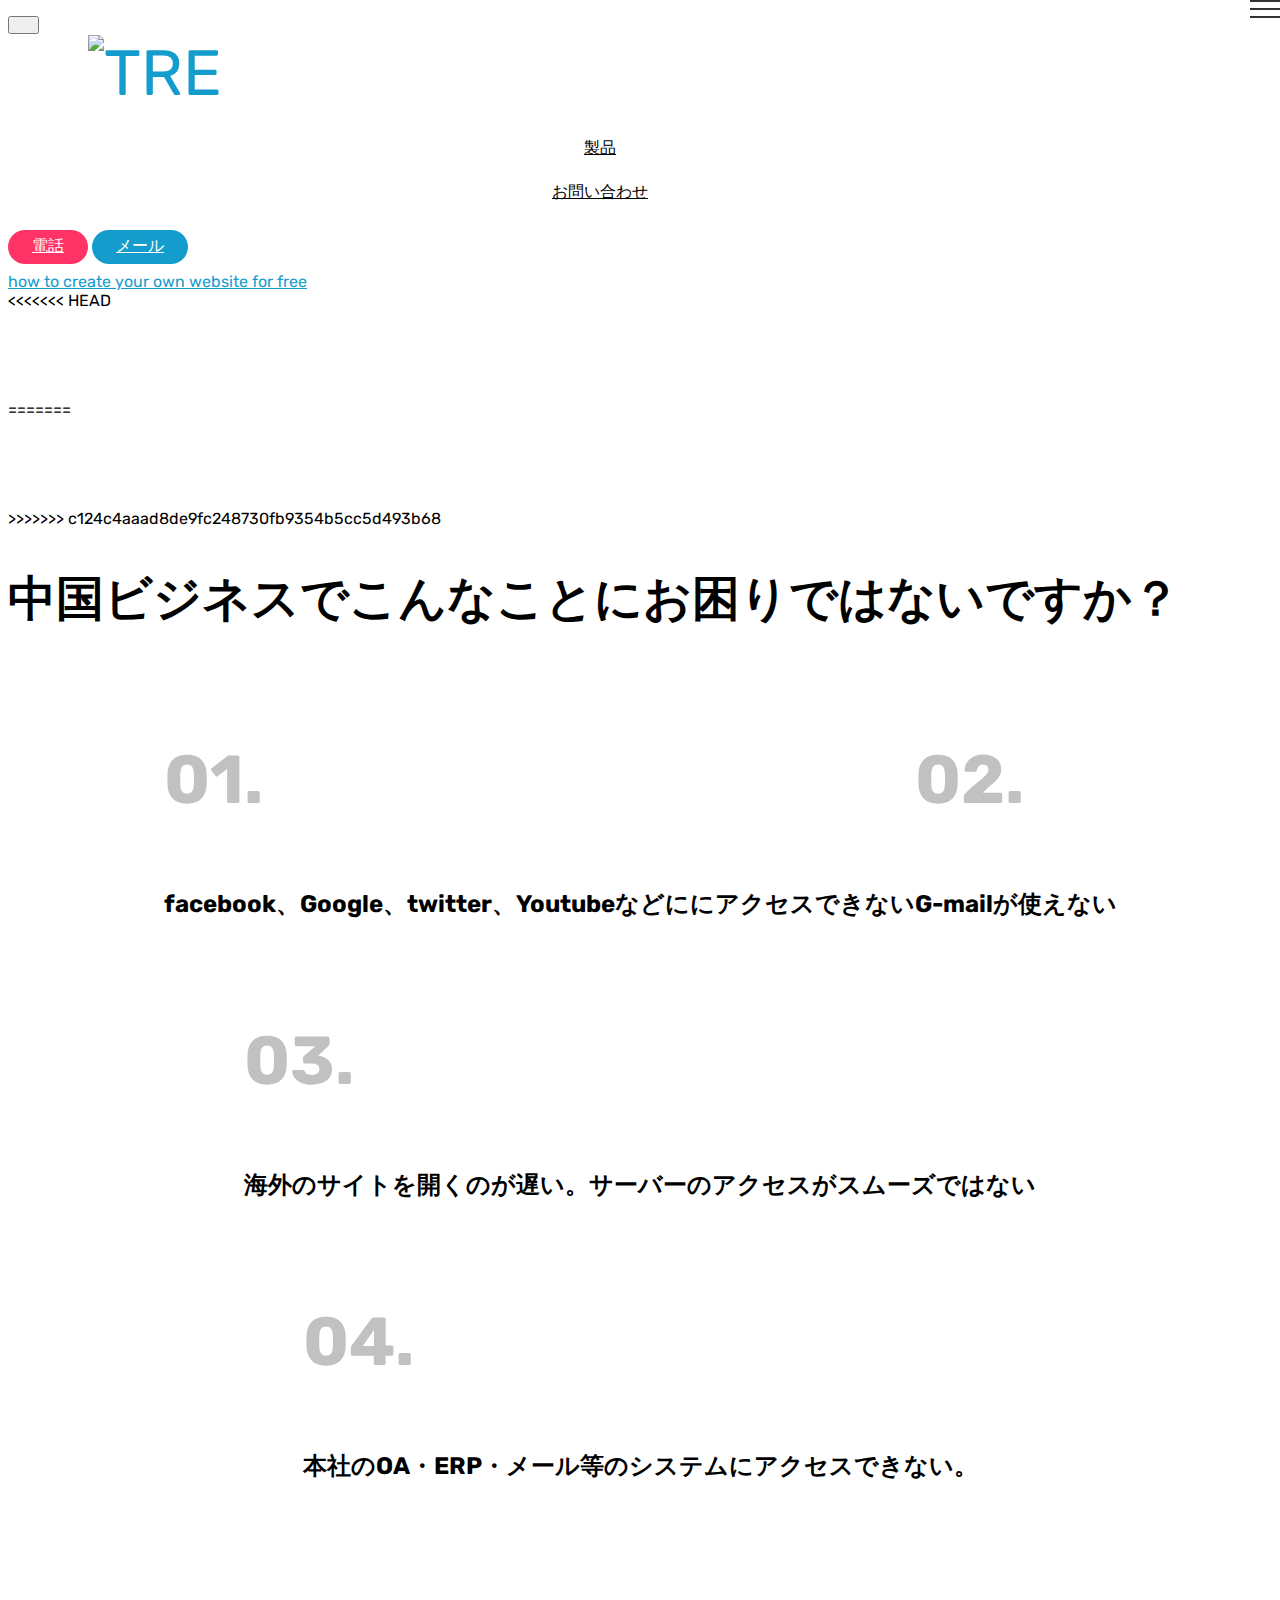
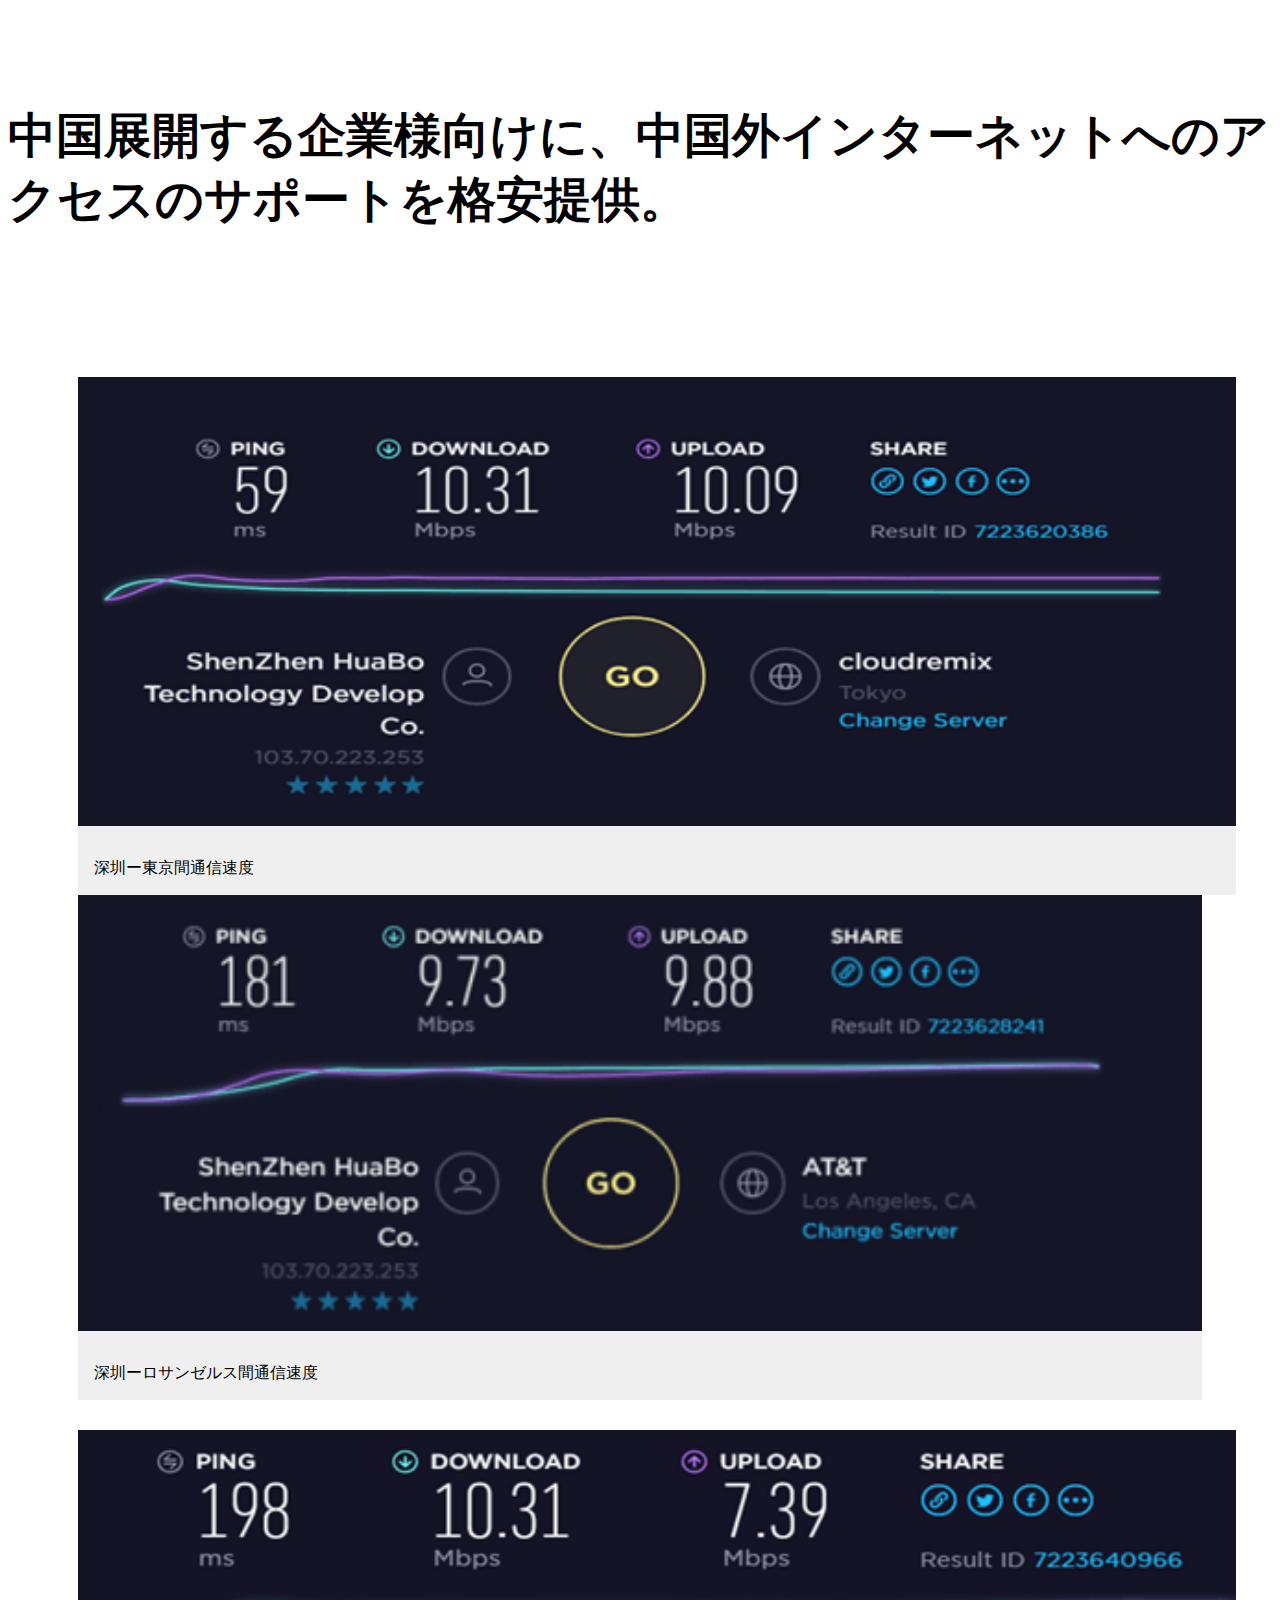
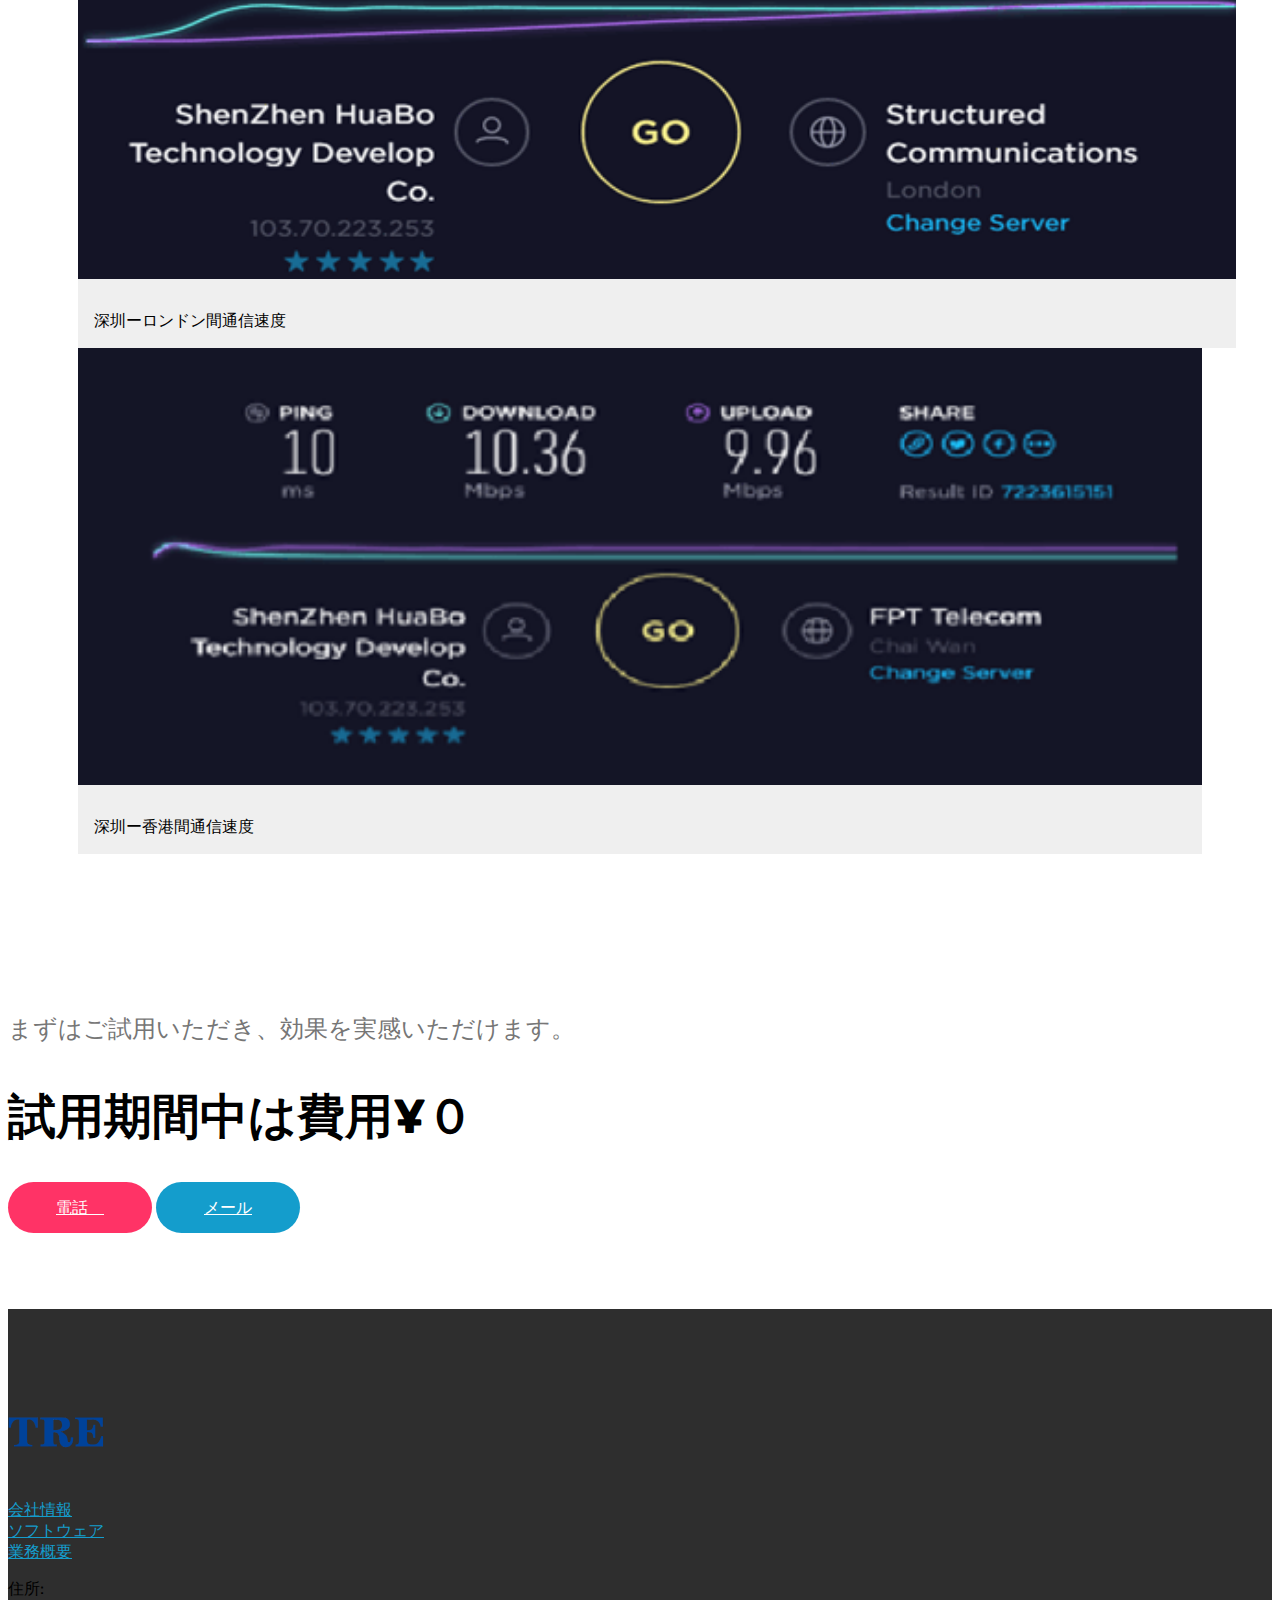
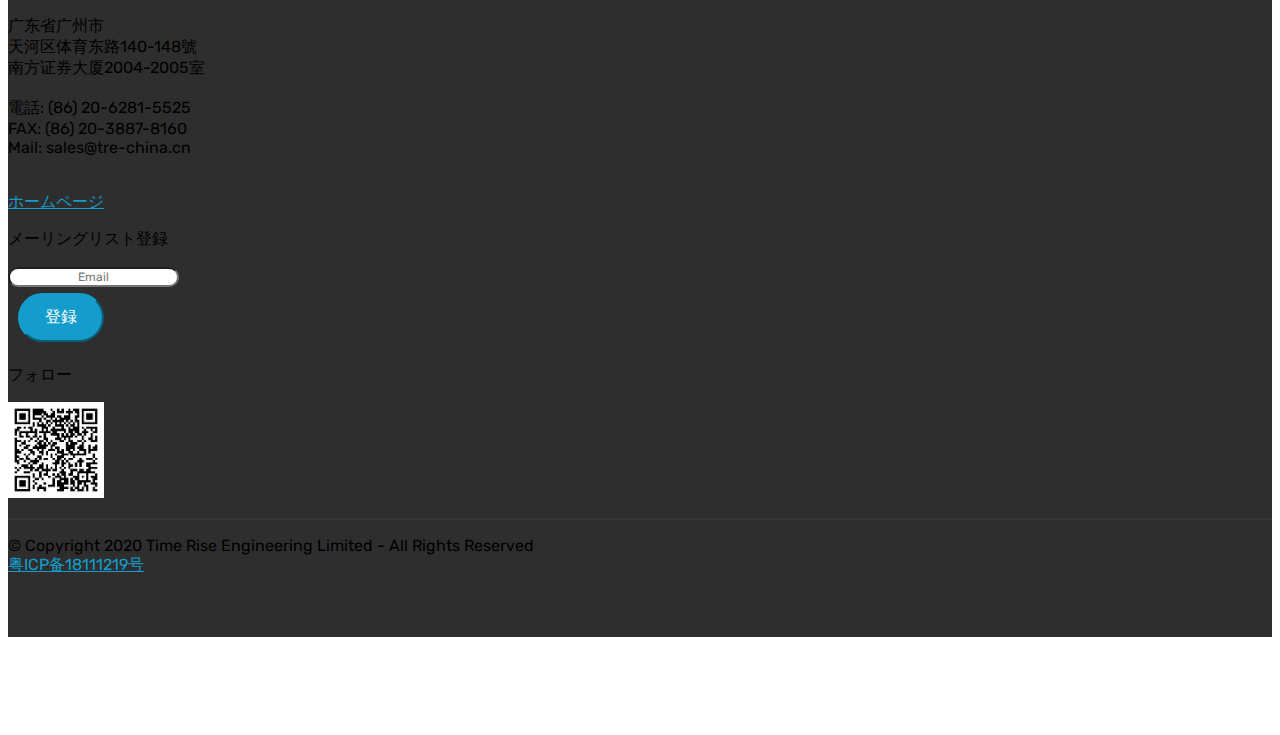
==== internet_solution.html @ 8ae71110 "Merge branch 'master' of https://github.com/nakahirolee/TREWechatWebPage.cn" ====
<!DOCTYPE html>
<html  >
<head>
  <meta charset="UTF-8">
  <meta http-equiv="X-UA-Compatible" content="IE=edge">
  <meta name="generator" content="Mobirise v4.12.3, mobirise.com">
  <meta name="viewport" content="width=device-width, initial-scale=1, minimum-scale=1">
  <link rel="shortcut icon" href="assets/images/tre-logo-org.png" type="image/x-icon">
  <meta name="description" content="中国展開する企業様向けの、中国外インターネットへのアクセスのサポート">
  
  
  <title>通信ソリューション</title>
  <link rel="stylesheet" href="assets/web/assets/mobirise-icons/mobirise-icons.css">
  <link rel="stylesheet" href="assets/bootstrap/css/bootstrap.min.css">
  <link rel="stylesheet" href="assets/bootstrap/css/bootstrap-grid.min.css">
  <link rel="stylesheet" href="assets/bootstrap/css/bootstrap-reboot.min.css">
  <link rel="stylesheet" href="assets/socicon/css/styles.css">
  <link rel="stylesheet" href="assets/dropdown/css/style.css">
  <link rel="stylesheet" href="assets/tether/tether.min.css">
  <link rel="stylesheet" href="assets/theme/css/style.css">
  <link rel="preload" as="style" href="assets/mobirise/css/mbr-additional.css"><link rel="stylesheet" href="assets/mobirise/css/mbr-additional.css" type="text/css">
  
  
  
</head>
<body>
  <section class="menu cid-rWGgHLJNzk" once="menu" id="menu2-x">

    

    <nav class="navbar navbar-expand beta-menu navbar-dropdown align-items-center navbar-fixed-top navbar-toggleable-sm">
        <button class="navbar-toggler navbar-toggler-right" type="button" data-toggle="collapse" data-target="#navbarSupportedContent" aria-controls="navbarSupportedContent" aria-expanded="false" aria-label="Toggle navigation">
            <div class="hamburger">
                <span></span>
                <span></span>
                <span></span>
                <span></span>
            </div>
        </button>
        <div class="menu-logo">
            <div class="navbar-brand">
                <span class="navbar-logo">
                    <a href="index.html">
                        <img src="assets/images/tre-logo-org.png" alt="TRE" title="TRELogo" style="height: 3.8rem;">
                    </a>
                </span>
                
            </div>
        </div>
        <div class="collapse navbar-collapse" id="navbarSupportedContent">
            <ul class="navbar-nav nav-dropdown" data-app-modern-menu="true"><li class="nav-item dropdown">
                    <a class="nav-link link text-black dropdown-toggle display-4" href="index.html#content1-f" data-toggle="dropdown-submenu" aria-expanded="false">製品</a><div class="dropdown-menu"><a class="text-black dropdown-item display-4" href="step_pro_erp.html">STEP Pro ERP<br></a><a class="text-black dropdown-item display-4" href="wis.html" aria-expanded="false">iSESOL WIS</a><a class="text-black dropdown-item display-4" href="step_pro_wms.html" aria-expanded="false">RFID在庫管理</a><a class="text-black dropdown-item display-4" href="internet_solution.html" aria-expanded="false">通信ソリューション</a></div>
                </li>
                <li class="nav-item">
                    <a class="nav-link link text-black display-4" href="internet_solution.html#footer4-1v">お問い合わせ</a>
                </li></ul>
            <div class="navbar-buttons mbr-section-btn"><a class="btn btn-sm btn-secondary display-4" href="tel:+86-20-3887-8160">
                    <span class="btn-icon mbri-mobile mbr-iconfont mbr-iconfont-btn">
                    </span>電話</a> <a class="btn btn-sm btn-primary display-4" href="mailto:sales@tre-china.cn"><span class="mbri-letter mbr-iconfont mbr-iconfont-btn"></span>
                    メール</a></div>
        </div>
    </nav>
</section>

<section class="engine"><a href="https://mobirise.info/b">how to create your own website for free</a></section>
<<<<<<< HEAD
<section class="counters6 counters cid-s48sGxI7gY" id="counters6-1u">    

=======
<section class="counters6 counters cid-s48sGxI7gY" id="counters6-1u">
>>>>>>> c124c4aaad8de9fc248730fb9354b5cc5d493b68
    <div class="container pt-4 mt-2">
        <h2 class="mbr-section-title pb-3 align-center mbr-fonts-style display-2"><strong>中国ビジネスでこんなことにお困りではないですか？</strong></h2>
        
        <div>
                <div class="cards-container">
                    <div class="card col-12 col-md-6 col-lg-3 pb-md-4">
                        <div class="panel-item align-center">
                            <div class="card-img pb-3">
                                <h3 class="img-text mbr-fonts-style display-1">01.</h3>
                            </div>
                            <div class="card-text">
                                <h4 class="mbr-content-title mbr-bold mbr-fonts-style display-5">facebook、Google、twitter、Youtubeなどににアクセスできない</h4>
                                
                            </div>
                        </div>
                    </div>
                    <div class="card col-12 col-md-6 col-lg-3 pb-md-4">
                        <div class="panel-item align-center">
                            <div class="card-img pb-3">
                                <h3 class="img-text mbr-fonts-style display-1">02.</h3>
                            </div>
                            <div class="card-text">
                                <h4 class="mbr-content-title mbr-bold mbr-fonts-style display-5">G-mailが使えない</h4>
                                
                            </div>
                        </div>
                    </div>
                    <div class="card col-12 col-md-6 col-lg-3">
                        <div class="panel-item align-center">
                            <div class="card-img pb-3">
                                <h3 class="img-text mbr-fonts-style display-1">03.</h3>
                            </div>
                            <div class="card-text">
                                <h4 class="mbr-content-title mbr-bold mbr-fonts-style display-5">海外のサイトを開くのが遅い。サーバーのアクセスがスムーズではない</h4>
                                
                            </div>
                        </div>
                    </div>
                    <div class="card col-12 col-md-6 col-lg-3 last-child">
                        <div class="panel-item align-center">
                            <div class="card-img pb-3">
                                <h3 class="img-text mbr-fonts-style display-1">04.</h3>
                            </div>
                            <div class="card-texts">
                                <h4 class="mbr-content-title mbr-bold mbr-fonts-style display-5">本社のOA・ERP・メール等のシステムにアクセスできない。</h4>
                                
                            </div>
                        </div>
                    </div>
                </div>
            </div>
    </div>
</section>

<section class="mbr-section content4 cid-s48vdHLj7z" id="content4-1x">

    

    <div class="container">
        <div class="media-container-row">
            <div class="title col-12 col-md-8">
                <h2 class="align-center pb-3 mbr-fonts-style display-2"><strong><span style="color: inherit; font-size: 3rem;">中国展開する企業様向けに、中国外インターネットへのアクセスのサポートを格安提供。</span></strong></h2>
                
                
            </div>
        </div>
    </div>
</section>

<section class="cid-s48w1fUBOM" id="content13-1z">
    
    <div class="container">
            <div class="media-container-row" style="width: 89%;">
                <div class="img-item item1" style="width: 103%;">
                    <img src="assets/images/3-627x243.png" alt="" title="">
                    <div class="img-caption">
                        <p class="mbr-fonts-style align-center mbr-black display-7">深圳ー東京間通信速度</p>
                    </div>
                </div>
                <div class="img-item">
                    <img src="assets/images/4-510x198.png" alt="" title="">
                    <div class="img-caption">
                        <p class="mbr-fonts-style align-center mbr-black display-7">深圳ーロサンゼルス間通信速度</p>
                    </div>
                </div>
            </div>
    </div>
</section>

<section class="cid-s48xYi8sWd" id="content13-20">
    
    <div class="container">
            <div class="media-container-row" style="width: 89%;">
                <div class="img-item item1" style="width: 103%;">
                    <img src="assets/images/5-627x243.png" alt="" title="">
                    <div class="img-caption">
                        <p class="mbr-fonts-style align-center mbr-black display-7">深圳ーロンドン間通信速度</p>
                    </div>
                </div>
                <div class="img-item">
                    <img src="assets/images/6-510x198.png" alt="" title="">
                    <div class="img-caption">
                        <p class="mbr-fonts-style align-center mbr-black display-7">深圳ー香港間通信速度</p>
                    </div>
                </div>
            </div>
    </div>
</section>

<section class="mbr-section info1 cid-s48z3POeQO" id="info1-21">

    

    
    <div class="container">
        <div class="row justify-content-center content-row">
            <div class="media-container-column title col-12 col-lg-7 col-md-6">
                <h3 class="mbr-section-subtitle align-left mbr-light pb-3 mbr-fonts-style display-5">まずはご試用いただき、効果を実感いただけます。</h3>
                <h2 class="align-left mbr-bold mbr-fonts-style display-2">試用期間中は費用¥０</h2>
            </div>
            <div class="media-container-column col-12 col-lg-3 col-md-4">
                <div class="mbr-section-btn align-right py-4"><a class="btn btn-secondary display-4" href="tel:+86-20-3887-8160"><span class="mbri-mobile mbr-iconfont mbr-iconfont-btn"></span>電話　</a> <a class="btn btn-primary display-4" href="mailto:sales@tre-china.cn"><span class="mbri-letter mbr-iconfont mbr-iconfont-btn"></span>メール</a></div>
            </div>
        </div>
    </div>
</section>

<section class="footer4 cid-s48uKIfZKk mbr-reveal" id="footer4-1v">

    

    

    <div class="container">
        <div class="media-container-row content mbr-white">
            <div class="col-md-3 col-sm-4">
                <div class="mb-3 img-logo">
                    <a href="https://tre-china.cn/">
                        <img src="assets/images/logow-192x192.png" alt="tre_logo" title="TRELogo">
                    </a>
                </div>
                <p class="mbr-text mbr-fonts-style mbr-links-column display-7"><a href="https://tre-china.cn/jp/about-us" target="_blank">会社情報</a>&nbsp;<br><a href="https://tre-china.cn/jp/software" target="_blank">ソフトウェア</a> &nbsp;<br><a href="https://tre-china.cn/jp/about-us/services" target="_blank">業務概要</a><br></p>
            </div>
            <div class="col-md-4 col-sm-8">
                <p class="mb-4 foot-title mbr-fonts-style display-7">住所:&nbsp;</p>
                <p class="mbr-text mbr-fonts-style foot-text display-7">广东省广州市
<br>天河区体育东路140-148號
<br>南方证券大厦2004-2005室
<br>
<br>電話: (86) 20-6281-5525
<br>FAX: (86) 20-3887-8160
<br>Mail: sales@tre-china.cn<br><br></p>
            </div>
            <div class="col-md-4 offset-md-1 col-sm-12">
                <p class="mb-4 foot-title mbr-fonts-style display-7"><a href="https://tre-china.cn/" target="_blank">ホームページ</a></p>
                <p class="mbr-text mbr-fonts-style form-text display-7">メーリングリスト登録</p>
                <div class="media-container-column" data-form-type="formoid">
                    <!---Formbuilder Form--->
                    <form action="https://mobirise.com/" method="POST" class="mbr-form form-with-styler" data-form-title="Mobirise Form"><input type="hidden" name="email" data-form-email="true" value="5+yBzYd6VB44qUb0cOO0h/gKhcXBXyha0CfJ+r8h2p091RY+V/Fgv/PdSgcSjwM7yIIAC/SByBesKKf2ChMtfY0AWDuQv/ydIeOUQKwcehH2z4RtZwJQltGIgd/LX8Ng">
                        <div class="row form-inline justify-content-center">
                            <div hidden="hidden" data-form-alert="" class="alert alert-success col-12">ご登録ありがとうございます！</div>
                            <div hidden="hidden" data-form-alert-danger="" class="alert alert-danger col-12">
                                                    </div>
                        </div>
                        <div class="dragArea row form-inline justify-content-center">
                            <div class="col-auto  form-group " data-for="email">
                                <input type="email" name="email" placeholder="Email" data-form-field="Email" required="required" class="form-control input-sm input-inverse my-2 display-7" id="email-footer4-1v">
                            </div>
                            <div class="col-auto  input-group-btn  m-2"><button type="submit" class="btn btn-primary m-0 display-4">登録</button></div>
                        </div>
                    </form><!---Formbuilder Form--->
                </div>
                <p class="mb-4 mbr-fonts-style foot-title display-7">フォロー</p>
                <div class="social-list pl-0 mb-0">
                        <div class="soc-item">
                            <span class="mbr-iconfont mbr-iconfont-social socicon-wechat socicon"></span>
                        </div>
                </div>
                <div class="mb-3 img-logo">
                    <img src="assets/images/wechat-qrcode.jpg" alt="wechat_QR" title="wechat_QR">
                </div>       
                        
                </div>
            </div>
        </div>
        <div class="footer-lower">
            <div class="media-container-row">
                <div class="col-sm-12">
                    <hr>
                </div>
            </div>
            <div class="media-container-row mbr-white">
                <div class="col-sm-12 copyright">
                    <p class="mbr-text mbr-fonts-style display-7">
                        © Copyright 2020 Time Rise Engineering Limited - All Rights Reserved<br>
                        <a href="http://www.miitbeian.gov.cn/publish/query/indexFirst.action">粤ICP备18111219号</a>
                    </p>
                </div>
            </div>
        </div>
    </div>
</section>


  <script src="assets/web/assets/jquery/jquery.min.js"></script>
  <script src="assets/popper/popper.min.js"></script>
  <script src="assets/bootstrap/js/bootstrap.min.js"></script>
  <script src="assets/smoothscroll/smooth-scroll.js"></script>
  <script src="assets/dropdown/js/nav-dropdown.js"></script>
  <script src="assets/dropdown/js/navbar-dropdown.js"></script>
  <script src="assets/touchswipe/jquery.touch-swipe.min.js"></script>
  <script src="assets/viewportchecker/jquery.viewportchecker.js"></script>
  <script src="assets/tether/tether.min.js"></script>
  <script src="assets/theme/js/script.js"></script>
  <script src="assets/formoid/formoid.min.js"></script>
  
  
</body>
</html>
---- assets/mobirise/css/mbr-additional.css ----
@import url(https://fonts.googleapis.com/css?family=Rubik:300,300i,400,400i,500,500i,700,700i,900,900i&display=swap);





body {
  font-family: Rubik;
}
.display-1 {
  font-family: 'Rubik', sans-serif;
  font-size: 4.25rem;
  font-display: swap;
}
.display-1 > .mbr-iconfont {
  font-size: 6.8rem;
}
.display-2 {
  font-family: 'Rubik', sans-serif;
  font-size: 3rem;
  font-display: swap;
}
.display-2 > .mbr-iconfont {
  font-size: 4.8rem;
}
.display-4 {
  font-family: 'Rubik', sans-serif;
  font-size: 1rem;
  font-display: swap;
}
.display-4 > .mbr-iconfont {
  font-size: 1.6rem;
}
.display-5 {
  font-family: 'Rubik', sans-serif;
  font-size: 1.5rem;
  font-display: swap;
}
.display-5 > .mbr-iconfont {
  font-size: 2.4rem;
}
.display-7 {
  font-family: 'Rubik', sans-serif;
  font-size: 1rem;
  font-display: swap;
}
.display-7 > .mbr-iconfont {
  font-size: 1.6rem;
}
/* ---- Fluid typography for mobile devices ---- */
/* 1.4 - font scale ratio ( bootstrap == 1.42857 ) */
/* 100vw - current viewport width */
/* (48 - 20)  48 == 48rem == 768px, 20 == 20rem == 320px(minimal supported viewport) */
/* 0.65 - min scale variable, may vary */
@media (max-width: 768px) {
  .display-1 {
    font-size: 3.4rem;
    font-size: calc( 2.1374999999999997rem + (4.25 - 2.1374999999999997) * ((100vw - 20rem) / (48 - 20)));
    line-height: calc( 1.4 * (2.1374999999999997rem + (4.25 - 2.1374999999999997) * ((100vw - 20rem) / (48 - 20))));
  }
  .display-2 {
    font-size: 2.4rem;
    font-size: calc( 1.7rem + (3 - 1.7) * ((100vw - 20rem) / (48 - 20)));
    line-height: calc( 1.4 * (1.7rem + (3 - 1.7) * ((100vw - 20rem) / (48 - 20))));
  }
  .display-4 {
    font-size: 0.8rem;
    font-size: calc( 1rem + (1 - 1) * ((100vw - 20rem) / (48 - 20)));
    line-height: calc( 1.4 * (1rem + (1 - 1) * ((100vw - 20rem) / (48 - 20))));
  }
  .display-5 {
    font-size: 1.2rem;
    font-size: calc( 1.175rem + (1.5 - 1.175) * ((100vw - 20rem) / (48 - 20)));
    line-height: calc( 1.4 * (1.175rem + (1.5 - 1.175) * ((100vw - 20rem) / (48 - 20))));
  }
}
/* Buttons */
.btn {
  padding: 1rem 3rem;
  border-radius: 3px;
}
.btn-sm {
  padding: 0.6rem 1.5rem;
  border-radius: 3px;
}
.btn-md {
  padding: 1rem 3rem;
  border-radius: 3px;
}
.btn-lg {
  padding: 1.2rem 3.2rem;
  border-radius: 3px;
}
.bg-primary {
  background-color: #149dcc !important;
}
.bg-success {
  background-color: #f7ed4a !important;
}
.bg-info {
  background-color: #82786e !important;
}
.bg-warning {
  background-color: #ffffff !important;
}
.bg-danger {
  background-color: #b1a374 !important;
}
.btn-primary,
.btn-primary:active {
  background-color: #149dcc !important;
  border-color: #149dcc !important;
  color: #ffffff !important;
}
.btn-primary:hover,
.btn-primary:focus,
.btn-primary.focus,
.btn-primary.active {
  color: #ffffff !important;
  background-color: #0d6786 !important;
  border-color: #0d6786 !important;
}
.btn-primary.disabled,
.btn-primary:disabled {
  color: #ffffff !important;
  background-color: #0d6786 !important;
  border-color: #0d6786 !important;
}
.btn-secondary,
.btn-secondary:active {
  background-color: #ff3366 !important;
  border-color: #ff3366 !important;
  color: #ffffff !important;
}
.btn-secondary:hover,
.btn-secondary:focus,
.btn-secondary.focus,
.btn-secondary.active {
  color: #ffffff !important;
  background-color: #e50039 !important;
  border-color: #e50039 !important;
}
.btn-secondary.disabled,
.btn-secondary:disabled {
  color: #ffffff !important;
  background-color: #e50039 !important;
  border-color: #e50039 !important;
}
.btn-info,
.btn-info:active {
  background-color: #82786e !important;
  border-color: #82786e !important;
  color: #ffffff !important;
}
.btn-info:hover,
.btn-info:focus,
.btn-info.focus,
.btn-info.active {
  color: #ffffff !important;
  background-color: #59524b !important;
  border-color: #59524b !important;
}
.btn-info.disabled,
.btn-info:disabled {
  color: #ffffff !important;
  background-color: #59524b !important;
  border-color: #59524b !important;
}
.btn-success,
.btn-success:active {
  background-color: #f7ed4a !important;
  border-color: #f7ed4a !important;
  color: #3f3c03 !important;
}
.btn-success:hover,
.btn-success:focus,
.btn-success.focus,
.btn-success.active {
  color: #3f3c03 !important;
  background-color: #eadd0a !important;
  border-color: #eadd0a !important;
}
.btn-success.disabled,
.btn-success:disabled {
  color: #3f3c03 !important;
  background-color: #eadd0a !important;
  border-color: #eadd0a !important;
}
.btn-warning,
.btn-warning:active {
  background-color: #ffffff !important;
  border-color: #ffffff !important;
  color: #808080 !important;
}
.btn-warning:hover,
.btn-warning:focus,
.btn-warning.focus,
.btn-warning.active {
  color: #808080 !important;
  background-color: #d9d9d9 !important;
  border-color: #d9d9d9 !important;
}
.btn-warning.disabled,
.btn-warning:disabled {
  color: #808080 !important;
  background-color: #d9d9d9 !important;
  border-color: #d9d9d9 !important;
}
.btn-danger,
.btn-danger:active {
  background-color: #b1a374 !important;
  border-color: #b1a374 !important;
  color: #ffffff !important;
}
.btn-danger:hover,
.btn-danger:focus,
.btn-danger.focus,
.btn-danger.active {
  color: #ffffff !important;
  background-color: #8b7d4e !important;
  border-color: #8b7d4e !important;
}
.btn-danger.disabled,
.btn-danger:disabled {
  color: #ffffff !important;
  background-color: #8b7d4e !important;
  border-color: #8b7d4e !important;
}
.btn-white {
  color: #333333 !important;
}
.btn-white,
.btn-white:active {
  background-color: #ffffff !important;
  border-color: #ffffff !important;
  color: #808080 !important;
}
.btn-white:hover,
.btn-white:focus,
.btn-white.focus,
.btn-white.active {
  color: #808080 !important;
  background-color: #d9d9d9 !important;
  border-color: #d9d9d9 !important;
}
.btn-white.disabled,
.btn-white:disabled {
  color: #808080 !important;
  background-color: #d9d9d9 !important;
  border-color: #d9d9d9 !important;
}
.btn-black,
.btn-black:active {
  background-color: #333333 !important;
  border-color: #333333 !important;
  color: #ffffff !important;
}
.btn-black:hover,
.btn-black:focus,
.btn-black.focus,
.btn-black.active {
  color: #ffffff !important;
  background-color: #0d0d0d !important;
  border-color: #0d0d0d !important;
}
.btn-black.disabled,
.btn-black:disabled {
  color: #ffffff !important;
  background-color: #0d0d0d !important;
  border-color: #0d0d0d !important;
}
.btn-primary-outline,
.btn-primary-outline:active {
  background: none;
  border-color: #0b566f;
  color: #0b566f;
}
.btn-primary-outline:hover,
.btn-primary-outline:focus,
.btn-primary-outline.focus,
.btn-primary-outline.active {
  color: #ffffff;
  background-color: #149dcc;
  border-color: #149dcc;
}
.btn-primary-outline.disabled,
.btn-primary-outline:disabled {
  color: #ffffff !important;
  background-color: #149dcc !important;
  border-color: #149dcc !important;
}
.btn-secondary-outline,
.btn-secondary-outline:active {
  background: none;
  border-color: #cc0033;
  color: #cc0033;
}
.btn-secondary-outline:hover,
.btn-secondary-outline:focus,
.btn-secondary-outline.focus,
.btn-secondary-outline.active {
  color: #ffffff;
  background-color: #ff3366;
  border-color: #ff3366;
}
.btn-secondary-outline.disabled,
.btn-secondary-outline:disabled {
  color: #ffffff !important;
  background-color: #ff3366 !important;
  border-color: #ff3366 !important;
}
.btn-info-outline,
.btn-info-outline:active {
  background: none;
  border-color: #4b453f;
  color: #4b453f;
}
.btn-info-outline:hover,
.btn-info-outline:focus,
.btn-info-outline.focus,
.btn-info-outline.active {
  color: #ffffff;
  background-color: #82786e;
  border-color: #82786e;
}
.btn-info-outline.disabled,
.btn-info-outline:disabled {
  color: #ffffff !important;
  background-color: #82786e !important;
  border-color: #82786e !important;
}
.btn-success-outline,
.btn-success-outline:active {
  background: none;
  border-color: #d2c609;
  color: #d2c609;
}
.btn-success-outline:hover,
.btn-success-outline:focus,
.btn-success-outline.focus,
.btn-success-outline.active {
  color: #3f3c03;
  background-color: #f7ed4a;
  border-color: #f7ed4a;
}
.btn-success-outline.disabled,
.btn-success-outline:disabled {
  color: #3f3c03 !important;
  background-color: #f7ed4a !important;
  border-color: #f7ed4a !important;
}
.btn-warning-outline,
.btn-warning-outline:active {
  background: none;
  border-color: #cccccc;
  color: #cccccc;
}
.btn-warning-outline:hover,
.btn-warning-outline:focus,
.btn-warning-outline.focus,
.btn-warning-outline.active {
  color: #808080;
  background-color: #ffffff;
  border-color: #ffffff;
}
.btn-warning-outline.disabled,
.btn-warning-outline:disabled {
  color: #808080 !important;
  background-color: #ffffff !important;
  border-color: #ffffff !important;
}
.btn-danger-outline,
.btn-danger-outline:active {
  background: none;
  border-color: #7a6e45;
  color: #7a6e45;
}
.btn-danger-outline:hover,
.btn-danger-outline:focus,
.btn-danger-outline.focus,
.btn-danger-outline.active {
  color: #ffffff;
  background-color: #b1a374;
  border-color: #b1a374;
}
.btn-danger-outline.disabled,
.btn-danger-outline:disabled {
  color: #ffffff !important;
  background-color: #b1a374 !important;
  border-color: #b1a374 !important;
}
.btn-black-outline,
.btn-black-outline:active {
  background: none;
  border-color: #000000;
  color: #000000;
}
.btn-black-outline:hover,
.btn-black-outline:focus,
.btn-black-outline.focus,
.btn-black-outline.active {
  color: #ffffff;
  background-color: #333333;
  border-color: #333333;
}
.btn-black-outline.disabled,
.btn-black-outline:disabled {
  color: #ffffff !important;
  background-color: #333333 !important;
  border-color: #333333 !important;
}
.btn-white-outline,
.btn-white-outline:active,
.btn-white-outline.active {
  background: none;
  border-color: #ffffff;
  color: #ffffff;
}
.btn-white-outline:hover,
.btn-white-outline:focus,
.btn-white-outline.focus {
  color: #333333;
  background-color: #ffffff;
  border-color: #ffffff;
}
.text-primary {
  color: #149dcc !important;
}
.text-secondary {
  color: #ff3366 !important;
}
.text-success {
  color: #f7ed4a !important;
}
.text-info {
  color: #82786e !important;
}
.text-warning {
  color: #ffffff !important;
}
.text-danger {
  color: #b1a374 !important;
}
.text-white {
  color: #ffffff !important;
}
.text-black {
  color: #000000 !important;
}
a.text-primary:hover,
a.text-primary:focus {
  color: #0b566f !important;
}
a.text-secondary:hover,
a.text-secondary:focus {
  color: #cc0033 !important;
}
a.text-success:hover,
a.text-success:focus {
  color: #d2c609 !important;
}
a.text-info:hover,
a.text-info:focus {
  color: #4b453f !important;
}
a.text-warning:hover,
a.text-warning:focus {
  color: #cccccc !important;
}
a.text-danger:hover,
a.text-danger:focus {
  color: #7a6e45 !important;
}
a.text-white:hover,
a.text-white:focus {
  color: #b3b3b3 !important;
}
a.text-black:hover,
a.text-black:focus {
  color: #4d4d4d !important;
}
.alert-success {
  background-color: #70c770;
}
.alert-info {
  background-color: #82786e;
}
.alert-warning {
  background-color: #ffffff;
}
.alert-danger {
  background-color: #b1a374;
}
.mbr-section-btn a.btn:not(.btn-form) {
  border-radius: 100px;
}
.mbr-section-btn a.btn:not(.btn-form):hover,
.mbr-section-btn a.btn:not(.btn-form):focus {
  box-shadow: none !important;
}
.mbr-section-btn a.btn:not(.btn-form):hover,
.mbr-section-btn a.btn:not(.btn-form):focus {
  box-shadow: 0 10px 40px 0 rgba(0, 0, 0, 0.2) !important;
  -webkit-box-shadow: 0 10px 40px 0 rgba(0, 0, 0, 0.2) !important;
}
.mbr-gallery-filter li a {
  border-radius: 100px !important;
}
.mbr-gallery-filter li.active .btn {
  background-color: #149dcc;
  border-color: #149dcc;
  color: #ffffff;
}
.mbr-gallery-filter li.active .btn:focus {
  box-shadow: none;
}
.nav-tabs .nav-link {
  border-radius: 100px !important;
}
a,
a:hover {
  color: #149dcc;
}
.mbr-plan-header.bg-primary .mbr-plan-subtitle,
.mbr-plan-header.bg-primary .mbr-plan-price-desc {
  color: #b4e6f8;
}
.mbr-plan-header.bg-success .mbr-plan-subtitle,
.mbr-plan-header.bg-success .mbr-plan-price-desc {
  color: #ffffff;
}
.mbr-plan-header.bg-info .mbr-plan-subtitle,
.mbr-plan-header.bg-info .mbr-plan-price-desc {
  color: #beb8b2;
}
.mbr-plan-header.bg-warning .mbr-plan-subtitle,
.mbr-plan-header.bg-warning .mbr-plan-price-desc {
  color: #ffffff;
}
.mbr-plan-header.bg-danger .mbr-plan-subtitle,
.mbr-plan-header.bg-danger .mbr-plan-price-desc {
  color: #dfd9c6;
}
/* Scroll to top button*/
.scrollToTop_wraper {
  display: none;
}
.form-control {
  font-family: 'Rubik', sans-serif;
  font-size: 1rem;
  font-display: swap;
}
.form-control > .mbr-iconfont {
  font-size: 1.6rem;
}
blockquote {
  border-color: #149dcc;
}
/* Forms */
.mbr-form .btn {
  margin: .4rem 0;
}
.mbr-form .input-group-btn a.btn {
  border-radius: 100px !important;
}
.mbr-form .input-group-btn a.btn:hover {
  box-shadow: 0 10px 40px 0 rgba(0, 0, 0, 0.2);
}
.mbr-form .input-group-btn button[type="submit"] {
  border-radius: 100px !important;
  padding: 1rem 3rem;
}
.mbr-form .input-group-btn button[type="submit"]:hover {
  box-shadow: 0 10px 40px 0 rgba(0, 0, 0, 0.2);
}
.form2 .form-control {
  border-top-left-radius: 100px;
  border-bottom-left-radius: 100px;
}
.form2 .input-group-btn a.btn {
  border-top-left-radius: 0 !important;
  border-bottom-left-radius: 0 !important;
}
.form2 .input-group-btn button[type="submit"] {
  border-top-left-radius: 0 !important;
  border-bottom-left-radius: 0 !important;
}
.form3 input[type="email"] {
  border-radius: 100px !important;
}
@media (max-width: 349px) {
  .form2 input[type="email"] {
    border-radius: 100px !important;
  }
  .form2 .input-group-btn a.btn {
    border-radius: 100px !important;
  }
  .form2 .input-group-btn button[type="submit"] {
    border-radius: 100px !important;
  }
}
@media (max-width: 767px) {
  .btn {
    font-size: .75rem !important;
  }
  .btn .mbr-iconfont {
    font-size: 1rem !important;
  }
}
/* Footer */
.mbr-footer-content li::before,
.mbr-footer .mbr-contacts li::before {
  background: #149dcc;
}
.mbr-footer-content li a:hover,
.mbr-footer .mbr-contacts li a:hover {
  color: #149dcc;
}
.footer3 input[type="email"],
.footer4 input[type="email"] {
  border-radius: 100px !important;
}
.footer3 .input-group-btn a.btn,
.footer4 .input-group-btn a.btn {
  border-radius: 100px !important;
}
.footer3 .input-group-btn button[type="submit"],
.footer4 .input-group-btn button[type="submit"] {
  border-radius: 100px !important;
}
/* Headers*/
.header13 .form-inline input[type="email"],
.header14 .form-inline input[type="email"] {
  border-radius: 100px;
}
.header13 .form-inline input[type="text"],
.header14 .form-inline input[type="text"] {
  border-radius: 100px;
}
.header13 .form-inline input[type="tel"],
.header14 .form-inline input[type="tel"] {
  border-radius: 100px;
}
.header13 .form-inline a.btn,
.header14 .form-inline a.btn {
  border-radius: 100px;
}
.header13 .form-inline button,
.header14 .form-inline button {
  border-radius: 100px !important;
}
@media screen and (-ms-high-contrast: active), (-ms-high-contrast: none) {
  .card-wrapper {
    flex: auto !important;
  }
}
.jq-selectbox li:hover,
.jq-selectbox li.selected {
  background-color: #149dcc;
  color: #ffffff;
}
.jq-selectbox .jq-selectbox__trigger-arrow,
.jq-number__spin.minus:after,
.jq-number__spin.plus:after {
  transition: 0.4s;
  border-top-color: currentColor;
  border-bottom-color: currentColor;
}
.jq-selectbox:hover .jq-selectbox__trigger-arrow,
.jq-number__spin.minus:hover:after,
.jq-number__spin.plus:hover:after {
  border-top-color: #149dcc;
  border-bottom-color: #149dcc;
}
.xdsoft_datetimepicker .xdsoft_calendar td.xdsoft_default,
.xdsoft_datetimepicker .xdsoft_calendar td.xdsoft_current,
.xdsoft_datetimepicker .xdsoft_timepicker .xdsoft_time_box > div > div.xdsoft_current {
  color: #ffffff !important;
  background-color: #149dcc !important;
  box-shadow: none !important;
}
.xdsoft_datetimepicker .xdsoft_calendar td:hover,
.xdsoft_datetimepicker .xdsoft_timepicker .xdsoft_time_box > div > div:hover {
  color: #ffffff !important;
  background: #ff3366 !important;
  box-shadow: none !important;
}
.lazy-bg {
  background-image: none !important;
}
.lazy-placeholder:not(section),
.lazy-none {
  display: block;
  position: relative;
  padding-bottom: 56.25%;
}
iframe.lazy-placeholder,
.lazy-placeholder:after {
  content: '';
  position: absolute;
  width: 100px;
  height: 100px;
  background: transparent no-repeat center;
  background-size: contain;
  top: 50%;
  left: 50%;
  transform: translateX(-50%) translateY(-50%);
  background-image: url("data:image/svg+xml;charset=UTF-8,%3csvg width='32' height='32' viewBox='0 0 64 64' xmlns='http://www.w3.org/2000/svg' stroke='%23149dcc' %3e%3cg fill='none' fill-rule='evenodd'%3e%3cg transform='translate(16 16)' stroke-width='2'%3e%3ccircle stroke-opacity='.5' cx='16' cy='16' r='16'/%3e%3cpath d='M32 16c0-9.94-8.06-16-16-16'%3e%3canimateTransform attributeName='transform' type='rotate' from='0 16 16' to='360 16 16' dur='1s' repeatCount='indefinite'/%3e%3c/path%3e%3c/g%3e%3c/g%3e%3c/svg%3e");
}
section.lazy-placeholder:after {
  opacity: 0.3;
}
.cid-rWGgHLJNzk .navbar {
  background: #ffffff;
  transition: none;
  min-height: 77px;
  padding: .5rem 0;
}
.cid-rWGgHLJNzk .navbar-dropdown.bg-color.transparent.opened {
  background: #ffffff;
}
.cid-rWGgHLJNzk a {
  font-style: normal;
}
.cid-rWGgHLJNzk .nav-item span {
  padding-right: 0.4em;
  line-height: 0.5em;
  vertical-align: text-bottom;
  position: relative;
  text-decoration: none;
}
.cid-rWGgHLJNzk .nav-item a {
  display: -webkit-flex;
  align-items: center;
  justify-content: center;
  padding: 0.7rem 0 !important;
  margin: 0rem .65rem !important;
  -webkit-align-items: center;
  -webkit-justify-content: center;
}
.cid-rWGgHLJNzk .nav-item:focus,
.cid-rWGgHLJNzk .nav-link:focus {
  outline: none;
}
.cid-rWGgHLJNzk .btn {
  padding: 0.4rem 1.5rem;
  display: -webkit-inline-flex;
  align-items: center;
  -webkit-align-items: center;
}
.cid-rWGgHLJNzk .btn .mbr-iconfont {
  font-size: 1.6rem;
}
.cid-rWGgHLJNzk .menu-logo {
  margin-right: auto;
}
.cid-rWGgHLJNzk .menu-logo .navbar-brand {
  display: flex;
  margin-left: 5rem;
  padding: 0;
  transition: padding .2s;
  min-height: 3.8rem;
  -webkit-align-items: center;
  align-items: center;
}
.cid-rWGgHLJNzk .menu-logo .navbar-brand .navbar-caption-wrap {
  display: flex;
  -webkit-align-items: center;
  align-items: center;
  word-break: break-word;
  min-width: 7rem;
  margin: .3rem 0;
}
.cid-rWGgHLJNzk .menu-logo .navbar-brand .navbar-caption-wrap .navbar-caption {
  line-height: 1.2rem !important;
  padding-right: 2rem;
}
.cid-rWGgHLJNzk .menu-logo .navbar-brand .navbar-logo {
  font-size: 4rem;
  transition: font-size 0.25s;
}
.cid-rWGgHLJNzk .menu-logo .navbar-brand .navbar-logo img {
  display: flex;
}
.cid-rWGgHLJNzk .menu-logo .navbar-brand .navbar-logo .mbr-iconfont {
  transition: font-size 0.25s;
}
.cid-rWGgHLJNzk .menu-logo .navbar-brand .navbar-logo a {
  display: inline-flex;
}
.cid-rWGgHLJNzk .navbar-toggleable-sm .navbar-collapse {
  justify-content: flex-end;
  -webkit-justify-content: flex-end;
  padding-right: 5rem;
  width: auto;
}
.cid-rWGgHLJNzk .navbar-toggleable-sm .navbar-collapse .navbar-nav {
  flex-wrap: wrap;
  -webkit-flex-wrap: wrap;
  padding-left: 0;
}
.cid-rWGgHLJNzk .navbar-toggleable-sm .navbar-collapse .navbar-nav .nav-item {
  -webkit-align-self: center;
  align-self: center;
}
.cid-rWGgHLJNzk .navbar-toggleable-sm .navbar-collapse .navbar-buttons {
  padding-left: 0;
  padding-bottom: 0;
}
.cid-rWGgHLJNzk .dropdown .dropdown-menu {
  background: #ffffff;
  visibility: hidden;
  display: block;
  position: absolute;
  min-width: 5rem;
  padding-top: 1.4rem;
  padding-bottom: 1.4rem;
  text-align: left;
}
.cid-rWGgHLJNzk .dropdown .dropdown-menu .dropdown-item {
  width: auto;
  padding: 0.235em 1.5385em 0.235em 1.5385em !important;
}
.cid-rWGgHLJNzk .dropdown .dropdown-menu .dropdown-item::after {
  right: 0.5rem;
}
.cid-rWGgHLJNzk .dropdown .dropdown-menu .dropdown-submenu {
  margin: 0;
}
.cid-rWGgHLJNzk .dropdown.open > .dropdown-menu {
  visibility: visible;
}
.cid-rWGgHLJNzk .navbar-toggleable-sm.opened:after {
  position: absolute;
  width: 100vw;
  height: 100vh;
  content: '';
  background-color: rgba(0, 0, 0, 0.1);
  left: 0;
  bottom: 0;
  transform: translateY(100%);
  -webkit-transform: translateY(100%);
  z-index: 1000;
}
.cid-rWGgHLJNzk .navbar.navbar-short {
  min-height: 60px;
  transition: all .2s;
}
.cid-rWGgHLJNzk .navbar.navbar-short .navbar-toggler-right {
  top: 20px;
}
.cid-rWGgHLJNzk .navbar.navbar-short .navbar-logo a {
  font-size: 2.5rem !important;
  line-height: 2.5rem;
  transition: font-size 0.25s;
}
.cid-rWGgHLJNzk .navbar.navbar-short .navbar-logo a .mbr-iconfont {
  font-size: 2.5rem !important;
}
.cid-rWGgHLJNzk .navbar.navbar-short .navbar-logo a img {
  height: 3rem !important;
}
.cid-rWGgHLJNzk .navbar.navbar-short .navbar-brand {
  min-height: 3rem;
}
.cid-rWGgHLJNzk button.navbar-toggler {
  width: 31px;
  height: 18px;
  cursor: pointer;
  transition: all .2s;
  top: 1.5rem;
  right: 1rem;
}
.cid-rWGgHLJNzk button.navbar-toggler:focus {
  outline: none;
}
.cid-rWGgHLJNzk button.navbar-toggler .hamburger span {
  position: absolute;
  right: 0;
  width: 30px;
  height: 2px;
  border-right: 5px;
  background-color: #333333;
}
.cid-rWGgHLJNzk button.navbar-toggler .hamburger span:nth-child(1) {
  top: 0;
  transition: all .2s;
}
.cid-rWGgHLJNzk button.navbar-toggler .hamburger span:nth-child(2) {
  top: 8px;
  transition: all .15s;
}
.cid-rWGgHLJNzk button.navbar-toggler .hamburger span:nth-child(3) {
  top: 8px;
  transition: all .15s;
}
.cid-rWGgHLJNzk button.navbar-toggler .hamburger span:nth-child(4) {
  top: 16px;
  transition: all .2s;
}
.cid-rWGgHLJNzk nav.opened .hamburger span:nth-child(1) {
  top: 8px;
  width: 0;
  opacity: 0;
  right: 50%;
  transition: all .2s;
}
.cid-rWGgHLJNzk nav.opened .hamburger span:nth-child(2) {
  -webkit-transform: rotate(45deg);
  transform: rotate(45deg);
  transition: all .25s;
}
.cid-rWGgHLJNzk nav.opened .hamburger span:nth-child(3) {
  -webkit-transform: rotate(-45deg);
  transform: rotate(-45deg);
  transition: all .25s;
}
.cid-rWGgHLJNzk nav.opened .hamburger span:nth-child(4) {
  top: 8px;
  width: 0;
  opacity: 0;
  right: 50%;
  transition: all .2s;
}
.cid-rWGgHLJNzk .collapsed.navbar-expand {
  flex-direction: column;
  -webkit-flex-direction: column;
}
.cid-rWGgHLJNzk .collapsed .btn {
  display: -webkit-flex;
}
.cid-rWGgHLJNzk .collapsed .navbar-collapse {
  display: none !important;
  padding-right: 0 !important;
}
.cid-rWGgHLJNzk .collapsed .navbar-collapse.collapsing,
.cid-rWGgHLJNzk .collapsed .navbar-collapse.show {
  display: block !important;
}
.cid-rWGgHLJNzk .collapsed .navbar-collapse.collapsing .navbar-nav,
.cid-rWGgHLJNzk .collapsed .navbar-collapse.show .navbar-nav {
  display: block;
  text-align: center;
}
.cid-rWGgHLJNzk .collapsed .navbar-collapse.collapsing .navbar-nav .nav-item,
.cid-rWGgHLJNzk .collapsed .navbar-collapse.show .navbar-nav .nav-item {
  clear: both;
}
.cid-rWGgHLJNzk .collapsed .navbar-collapse.collapsing .navbar-buttons,
.cid-rWGgHLJNzk .collapsed .navbar-collapse.show .navbar-buttons {
  text-align: center;
}
.cid-rWGgHLJNzk .collapsed .navbar-collapse.collapsing .navbar-buttons:last-child,
.cid-rWGgHLJNzk .collapsed .navbar-collapse.show .navbar-buttons:last-child {
  margin-bottom: 1rem;
}
@media (min-width: 1024px) {
  .cid-rWGgHLJNzk .collapsed:not(.navbar-short) .navbar-collapse {
    max-height: calc(98.5vh - 3.8rem);
  }
}
.cid-rWGgHLJNzk .collapsed button.navbar-toggler {
  display: block;
}
.cid-rWGgHLJNzk .collapsed .navbar-brand {
  margin-left: 1rem !important;
}
.cid-rWGgHLJNzk .collapsed .navbar-toggleable-sm {
  flex-direction: column;
  -webkit-flex-direction: column;
}
.cid-rWGgHLJNzk .collapsed .dropdown .dropdown-menu {
  width: 100%;
  text-align: center;
  position: relative;
  opacity: 0;
  overflow: hidden;
  display: block;
  height: 0;
  visibility: hidden;
  padding: 0;
  transition-duration: .5s;
  transition-property: opacity,padding,height;
}
.cid-rWGgHLJNzk .collapsed .dropdown.open > .dropdown-menu {
  position: relative;
  opacity: 1;
  height: auto;
  padding: 1.4rem 0;
  visibility: visible;
}
.cid-rWGgHLJNzk .collapsed .dropdown .dropdown-submenu {
  left: 0;
  text-align: center;
  width: 100%;
}
.cid-rWGgHLJNzk .collapsed .dropdown .dropdown-toggle[data-toggle="dropdown-submenu"]::after {
  margin-top: 0;
  position: inherit;
  right: 0;
  top: 50%;
  display: inline-block;
  width: 0;
  height: 0;
  margin-left: .3em;
  vertical-align: middle;
  content: "";
  border-top: .30em solid;
  border-right: .30em solid transparent;
  border-left: .30em solid transparent;
}
@media (max-width: 1023px) {
  .cid-rWGgHLJNzk.navbar-expand {
    flex-direction: column;
    -webkit-flex-direction: column;
  }
  .cid-rWGgHLJNzk img {
    height: 3.8rem !important;
  }
  .cid-rWGgHLJNzk .btn {
    display: -webkit-flex;
  }
  .cid-rWGgHLJNzk button.navbar-toggler {
    display: block;
  }
  .cid-rWGgHLJNzk .navbar-brand {
    margin-left: 1rem !important;
  }
  .cid-rWGgHLJNzk .navbar-toggleable-sm {
    flex-direction: column;
    -webkit-flex-direction: column;
  }
  .cid-rWGgHLJNzk .navbar-collapse {
    display: none !important;
    padding-right: 0 !important;
  }
  .cid-rWGgHLJNzk .navbar-collapse.collapsing,
  .cid-rWGgHLJNzk .navbar-collapse.show {
    display: block !important;
  }
  .cid-rWGgHLJNzk .navbar-collapse.collapsing .navbar-nav,
  .cid-rWGgHLJNzk .navbar-collapse.show .navbar-nav {
    display: block;
    text-align: center;
  }
  .cid-rWGgHLJNzk .navbar-collapse.collapsing .navbar-nav .nav-item,
  .cid-rWGgHLJNzk .navbar-collapse.show .navbar-nav .nav-item {
    clear: both;
  }
  .cid-rWGgHLJNzk .navbar-collapse.collapsing .navbar-buttons,
  .cid-rWGgHLJNzk .navbar-collapse.show .navbar-buttons {
    text-align: center;
  }
  .cid-rWGgHLJNzk .navbar-collapse.collapsing .navbar-buttons:last-child,
  .cid-rWGgHLJNzk .navbar-collapse.show .navbar-buttons:last-child {
    margin-bottom: 1rem;
  }
  .cid-rWGgHLJNzk .dropdown .dropdown-menu {
    width: 100%;
    text-align: center;
    position: relative;
    opacity: 0;
    overflow: hidden;
    display: block;
    height: 0;
    visibility: hidden;
    padding: 0;
    transition-duration: .5s;
    transition-property: opacity,padding,height;
  }
  .cid-rWGgHLJNzk .dropdown.open > .dropdown-menu {
    position: relative;
    opacity: 1;
    height: auto;
    padding: 1.4rem 0;
    visibility: visible;
  }
  .cid-rWGgHLJNzk .dropdown .dropdown-submenu {
    left: 0;
    text-align: center;
    width: 100%;
  }
  .cid-rWGgHLJNzk .dropdown .dropdown-toggle[data-toggle="dropdown-submenu"]::after {
    margin-top: 0;
    position: inherit;
    right: 0;
    top: 50%;
    display: inline-block;
    width: 0;
    height: 0;
    margin-left: .3em;
    vertical-align: middle;
    content: "";
    border-top: .30em solid;
    border-right: .30em solid transparent;
    border-left: .30em solid transparent;
  }
}
@media (min-width: 767px) {
  .cid-rWGgHLJNzk .menu-logo {
    flex-shrink: 0;
    -webkit-flex-shrink: 0;
  }
}
.cid-rWGgHLJNzk .navbar-collapse {
  flex-basis: auto;
  -webkit-flex-basis: auto;
}
.cid-rWGgHLJNzk .nav-link:hover,
.cid-rWGgHLJNzk .dropdown-item:hover {
  color: #767676 !important;
}
.cid-rWGiZv4se9 {
  padding-top: 135px;
  padding-bottom: 90px;
  background-image: url("../../../assets/images/guangzhou2.jpg");
}
.cid-rWGiZv4se9 .mbr-text,
.cid-rWGiZv4se9 .mbr-section-btn {
  text-align: center;
}
.cid-rWGnSaKvXC {
  padding-top: 30px;
  padding-bottom: 0px;
  background-color: #232323;
}
.cid-rWGnSaKvXC .mbr-text,
.cid-rWGnSaKvXC blockquote {
  color: #767676;
}
.cid-rWGnSaKvXC .mbr-text {
  text-align: center;
  color: #ffffff;
}
.cid-rWGn7xAXbK {
  padding-top: 15px;
  padding-bottom: 0px;
  background-color: #232323;
}
.cid-rWGn7xAXbK h4 {
  text-align: left;
  font-weight: 500;
}
.cid-rWGn7xAXbK p {
  color: #767676;
  text-align: left;
}
.cid-rWGn7xAXbK .card-img {
  text-align: left;
  padding-right: 30px;
  -webkit-flex-shrink: 0;
  flex-shrink: 0;
  width: auto;
}
.cid-rWGn7xAXbK .card-img span {
  font-size: 72px;
  color: #707070;
}
.cid-rWGn7xAXbK .card-title {
  margin-bottom: 0;
}
.cid-rWGn7xAXbK .mbr-crt-title {
  -webkit-flex-grow: 1;
  flex-grow: 1;
}
.cid-rWGn7xAXbK .media {
  margin: initial;
  align-items: center;
  -webkit-align-items: center;
}
@media (max-width: 300px) {
  .cid-rWGn7xAXbK .card-img span {
    font-size: 40px !important;
  }
}
.cid-rWGn7xAXbK .card-title,
.cid-rWGn7xAXbK .card-img {
  text-align: left;
  color: #ffffff;
}
.cid-rWGn7xAXbK P {
  color: #ffffff;
}
.cid-rWGonraGoN {
  padding-top: 75px;
  padding-bottom: 45px;
  background-color: #2e2e2e;
}
@media (max-width: 767px) {
  .cid-rWGonraGoN .content {
    text-align: center;
  }
  .cid-rWGonraGoN .content > div:not(:last-child) {
    margin-bottom: 2rem;
  }
}
.cid-rWGonraGoN .img-logo img {
  height: 6rem;
}
.cid-rWGonraGoN .form-group,
.cid-rWGonraGoN .input-group-btn {
  padding: 0;
}
.cid-rWGonraGoN .form-control {
  font-size: .75rem;
  text-align: center;
  min-width: 150px;
}
.cid-rWGonraGoN .input-group-btn .btn {
  padding: .75rem 1.5625rem !important;
  margin-left: .625rem;
  text-transform: none;
  color: #fff;
  text-align: center;
}
.cid-rWGonraGoN .social-list {
  padding-left: 0;
  margin-bottom: 0;
  list-style: none;
  display: flex;
  -webkit-flex-wrap: wrap;
  flex-wrap: wrap;
}
.cid-rWGonraGoN .social-list .mbr-iconfont-social {
  font-size: 1.3rem;
  color: #fff;
}
.cid-rWGonraGoN .social-list .soc-item {
  margin: 0 .5rem;
}
.cid-rWGonraGoN .social-list a {
  margin: 0;
  opacity: .5;
  -webkit-transition: .2s linear;
  transition: .2s linear;
}
.cid-rWGonraGoN .social-list a:hover {
  opacity: 1;
}
@media (max-width: 767px) {
  .cid-rWGonraGoN .social-list {
    -webkit-justify-content: center;
    justify-content: center;
  }
}
@media (max-width: 767px) {
  .cid-rWGonraGoN .footer-lower .copyright {
    margin-bottom: 1rem;
    text-align: center;
  }
}
.cid-rWGonraGoN .footer-lower hr {
  margin: 1rem 0;
  border-color: #fff;
  opacity: .05;
}
.cid-rWGonraGoN .form-group {
  margin: 0;
}
@media (max-width: 767px) {
  .cid-rWGonraGoN .foot-logo {
    text-align: center !important;
  }
  .cid-rWGonraGoN .foot-title {
    text-align: center !important;
  }
  .cid-rWGonraGoN .mbr-text {
    text-align: center !important;
  }
  .cid-rWGonraGoN .form-group {
    margin: 0;
  }
}
.cid-rWGgHLJNzk .navbar {
  background: #ffffff;
  transition: none;
  min-height: 77px;
  padding: .5rem 0;
}
.cid-rWGgHLJNzk .navbar-dropdown.bg-color.transparent.opened {
  background: #ffffff;
}
.cid-rWGgHLJNzk a {
  font-style: normal;
}
.cid-rWGgHLJNzk .nav-item span {
  padding-right: 0.4em;
  line-height: 0.5em;
  vertical-align: text-bottom;
  position: relative;
  text-decoration: none;
}
.cid-rWGgHLJNzk .nav-item a {
  display: -webkit-flex;
  align-items: center;
  justify-content: center;
  padding: 0.7rem 0 !important;
  margin: 0rem .65rem !important;
  -webkit-align-items: center;
  -webkit-justify-content: center;
}
.cid-rWGgHLJNzk .nav-item:focus,
.cid-rWGgHLJNzk .nav-link:focus {
  outline: none;
}
.cid-rWGgHLJNzk .btn {
  padding: 0.4rem 1.5rem;
  display: -webkit-inline-flex;
  align-items: center;
  -webkit-align-items: center;
}
.cid-rWGgHLJNzk .btn .mbr-iconfont {
  font-size: 1.6rem;
}
.cid-rWGgHLJNzk .menu-logo {
  margin-right: auto;
}
.cid-rWGgHLJNzk .menu-logo .navbar-brand {
  display: flex;
  margin-left: 5rem;
  padding: 0;
  transition: padding .2s;
  min-height: 3.8rem;
  -webkit-align-items: center;
  align-items: center;
}
.cid-rWGgHLJNzk .menu-logo .navbar-brand .navbar-caption-wrap {
  display: flex;
  -webkit-align-items: center;
  align-items: center;
  word-break: break-word;
  min-width: 7rem;
  margin: .3rem 0;
}
.cid-rWGgHLJNzk .menu-logo .navbar-brand .navbar-caption-wrap .navbar-caption {
  line-height: 1.2rem !important;
  padding-right: 2rem;
}
.cid-rWGgHLJNzk .menu-logo .navbar-brand .navbar-logo {
  font-size: 4rem;
  transition: font-size 0.25s;
}
.cid-rWGgHLJNzk .menu-logo .navbar-brand .navbar-logo img {
  display: flex;
}
.cid-rWGgHLJNzk .menu-logo .navbar-brand .navbar-logo .mbr-iconfont {
  transition: font-size 0.25s;
}
.cid-rWGgHLJNzk .menu-logo .navbar-brand .navbar-logo a {
  display: inline-flex;
}
.cid-rWGgHLJNzk .navbar-toggleable-sm .navbar-collapse {
  justify-content: flex-end;
  -webkit-justify-content: flex-end;
  padding-right: 5rem;
  width: auto;
}
.cid-rWGgHLJNzk .navbar-toggleable-sm .navbar-collapse .navbar-nav {
  flex-wrap: wrap;
  -webkit-flex-wrap: wrap;
  padding-left: 0;
}
.cid-rWGgHLJNzk .navbar-toggleable-sm .navbar-collapse .navbar-nav .nav-item {
  -webkit-align-self: center;
  align-self: center;
}
.cid-rWGgHLJNzk .navbar-toggleable-sm .navbar-collapse .navbar-buttons {
  padding-left: 0;
  padding-bottom: 0;
}
.cid-rWGgHLJNzk .dropdown .dropdown-menu {
  background: #ffffff;
  visibility: hidden;
  display: block;
  position: absolute;
  min-width: 5rem;
  padding-top: 1.4rem;
  padding-bottom: 1.4rem;
  text-align: left;
}
.cid-rWGgHLJNzk .dropdown .dropdown-menu .dropdown-item {
  width: auto;
  padding: 0.235em 1.5385em 0.235em 1.5385em !important;
}
.cid-rWGgHLJNzk .dropdown .dropdown-menu .dropdown-item::after {
  right: 0.5rem;
}
.cid-rWGgHLJNzk .dropdown .dropdown-menu .dropdown-submenu {
  margin: 0;
}
.cid-rWGgHLJNzk .dropdown.open > .dropdown-menu {
  visibility: visible;
}
.cid-rWGgHLJNzk .navbar-toggleable-sm.opened:after {
  position: absolute;
  width: 100vw;
  height: 100vh;
  content: '';
  background-color: rgba(0, 0, 0, 0.1);
  left: 0;
  bottom: 0;
  transform: translateY(100%);
  -webkit-transform: translateY(100%);
  z-index: 1000;
}
.cid-rWGgHLJNzk .navbar.navbar-short {
  min-height: 60px;
  transition: all .2s;
}
.cid-rWGgHLJNzk .navbar.navbar-short .navbar-toggler-right {
  top: 20px;
}
.cid-rWGgHLJNzk .navbar.navbar-short .navbar-logo a {
  font-size: 2.5rem !important;
  line-height: 2.5rem;
  transition: font-size 0.25s;
}
.cid-rWGgHLJNzk .navbar.navbar-short .navbar-logo a .mbr-iconfont {
  font-size: 2.5rem !important;
}
.cid-rWGgHLJNzk .navbar.navbar-short .navbar-logo a img {
  height: 3rem !important;
}
.cid-rWGgHLJNzk .navbar.navbar-short .navbar-brand {
  min-height: 3rem;
}
.cid-rWGgHLJNzk button.navbar-toggler {
  width: 31px;
  height: 18px;
  cursor: pointer;
  transition: all .2s;
  top: 1.5rem;
  right: 1rem;
}
.cid-rWGgHLJNzk button.navbar-toggler:focus {
  outline: none;
}
.cid-rWGgHLJNzk button.navbar-toggler .hamburger span {
  position: absolute;
  right: 0;
  width: 30px;
  height: 2px;
  border-right: 5px;
  background-color: #333333;
}
.cid-rWGgHLJNzk button.navbar-toggler .hamburger span:nth-child(1) {
  top: 0;
  transition: all .2s;
}
.cid-rWGgHLJNzk button.navbar-toggler .hamburger span:nth-child(2) {
  top: 8px;
  transition: all .15s;
}
.cid-rWGgHLJNzk button.navbar-toggler .hamburger span:nth-child(3) {
  top: 8px;
  transition: all .15s;
}
.cid-rWGgHLJNzk button.navbar-toggler .hamburger span:nth-child(4) {
  top: 16px;
  transition: all .2s;
}
.cid-rWGgHLJNzk nav.opened .hamburger span:nth-child(1) {
  top: 8px;
  width: 0;
  opacity: 0;
  right: 50%;
  transition: all .2s;
}
.cid-rWGgHLJNzk nav.opened .hamburger span:nth-child(2) {
  -webkit-transform: rotate(45deg);
  transform: rotate(45deg);
  transition: all .25s;
}
.cid-rWGgHLJNzk nav.opened .hamburger span:nth-child(3) {
  -webkit-transform: rotate(-45deg);
  transform: rotate(-45deg);
  transition: all .25s;
}
.cid-rWGgHLJNzk nav.opened .hamburger span:nth-child(4) {
  top: 8px;
  width: 0;
  opacity: 0;
  right: 50%;
  transition: all .2s;
}
.cid-rWGgHLJNzk .collapsed.navbar-expand {
  flex-direction: column;
  -webkit-flex-direction: column;
}
.cid-rWGgHLJNzk .collapsed .btn {
  display: -webkit-flex;
}
.cid-rWGgHLJNzk .collapsed .navbar-collapse {
  display: none !important;
  padding-right: 0 !important;
}
.cid-rWGgHLJNzk .collapsed .navbar-collapse.collapsing,
.cid-rWGgHLJNzk .collapsed .navbar-collapse.show {
  display: block !important;
}
.cid-rWGgHLJNzk .collapsed .navbar-collapse.collapsing .navbar-nav,
.cid-rWGgHLJNzk .collapsed .navbar-collapse.show .navbar-nav {
  display: block;
  text-align: center;
}
.cid-rWGgHLJNzk .collapsed .navbar-collapse.collapsing .navbar-nav .nav-item,
.cid-rWGgHLJNzk .collapsed .navbar-collapse.show .navbar-nav .nav-item {
  clear: both;
}
.cid-rWGgHLJNzk .collapsed .navbar-collapse.collapsing .navbar-buttons,
.cid-rWGgHLJNzk .collapsed .navbar-collapse.show .navbar-buttons {
  text-align: center;
}
.cid-rWGgHLJNzk .collapsed .navbar-collapse.collapsing .navbar-buttons:last-child,
.cid-rWGgHLJNzk .collapsed .navbar-collapse.show .navbar-buttons:last-child {
  margin-bottom: 1rem;
}
@media (min-width: 1024px) {
  .cid-rWGgHLJNzk .collapsed:not(.navbar-short) .navbar-collapse {
    max-height: calc(98.5vh - 3.8rem);
  }
}
.cid-rWGgHLJNzk .collapsed button.navbar-toggler {
  display: block;
}
.cid-rWGgHLJNzk .collapsed .navbar-brand {
  margin-left: 1rem !important;
}
.cid-rWGgHLJNzk .collapsed .navbar-toggleable-sm {
  flex-direction: column;
  -webkit-flex-direction: column;
}
.cid-rWGgHLJNzk .collapsed .dropdown .dropdown-menu {
  width: 100%;
  text-align: center;
  position: relative;
  opacity: 0;
  overflow: hidden;
  display: block;
  height: 0;
  visibility: hidden;
  padding: 0;
  transition-duration: .5s;
  transition-property: opacity,padding,height;
}
.cid-rWGgHLJNzk .collapsed .dropdown.open > .dropdown-menu {
  position: relative;
  opacity: 1;
  height: auto;
  padding: 1.4rem 0;
  visibility: visible;
}
.cid-rWGgHLJNzk .collapsed .dropdown .dropdown-submenu {
  left: 0;
  text-align: center;
  width: 100%;
}
.cid-rWGgHLJNzk .collapsed .dropdown .dropdown-toggle[data-toggle="dropdown-submenu"]::after {
  margin-top: 0;
  position: inherit;
  right: 0;
  top: 50%;
  display: inline-block;
  width: 0;
  height: 0;
  margin-left: .3em;
  vertical-align: middle;
  content: "";
  border-top: .30em solid;
  border-right: .30em solid transparent;
  border-left: .30em solid transparent;
}
@media (max-width: 1023px) {
  .cid-rWGgHLJNzk.navbar-expand {
    flex-direction: column;
    -webkit-flex-direction: column;
  }
  .cid-rWGgHLJNzk img {
    height: 3.8rem !important;
  }
  .cid-rWGgHLJNzk .btn {
    display: -webkit-flex;
  }
  .cid-rWGgHLJNzk button.navbar-toggler {
    display: block;
  }
  .cid-rWGgHLJNzk .navbar-brand {
    margin-left: 1rem !important;
  }
  .cid-rWGgHLJNzk .navbar-toggleable-sm {
    flex-direction: column;
    -webkit-flex-direction: column;
  }
  .cid-rWGgHLJNzk .navbar-collapse {
    display: none !important;
    padding-right: 0 !important;
  }
  .cid-rWGgHLJNzk .navbar-collapse.collapsing,
  .cid-rWGgHLJNzk .navbar-collapse.show {
    display: block !important;
  }
  .cid-rWGgHLJNzk .navbar-collapse.collapsing .navbar-nav,
  .cid-rWGgHLJNzk .navbar-collapse.show .navbar-nav {
    display: block;
    text-align: center;
  }
  .cid-rWGgHLJNzk .navbar-collapse.collapsing .navbar-nav .nav-item,
  .cid-rWGgHLJNzk .navbar-collapse.show .navbar-nav .nav-item {
    clear: both;
  }
  .cid-rWGgHLJNzk .navbar-collapse.collapsing .navbar-buttons,
  .cid-rWGgHLJNzk .navbar-collapse.show .navbar-buttons {
    text-align: center;
  }
  .cid-rWGgHLJNzk .navbar-collapse.collapsing .navbar-buttons:last-child,
  .cid-rWGgHLJNzk .navbar-collapse.show .navbar-buttons:last-child {
    margin-bottom: 1rem;
  }
  .cid-rWGgHLJNzk .dropdown .dropdown-menu {
    width: 100%;
    text-align: center;
    position: relative;
    opacity: 0;
    overflow: hidden;
    display: block;
    height: 0;
    visibility: hidden;
    padding: 0;
    transition-duration: .5s;
    transition-property: opacity,padding,height;
  }
  .cid-rWGgHLJNzk .dropdown.open > .dropdown-menu {
    position: relative;
    opacity: 1;
    height: auto;
    padding: 1.4rem 0;
    visibility: visible;
  }
  .cid-rWGgHLJNzk .dropdown .dropdown-submenu {
    left: 0;
    text-align: center;
    width: 100%;
  }
  .cid-rWGgHLJNzk .dropdown .dropdown-toggle[data-toggle="dropdown-submenu"]::after {
    margin-top: 0;
    position: inherit;
    right: 0;
    top: 50%;
    display: inline-block;
    width: 0;
    height: 0;
    margin-left: .3em;
    vertical-align: middle;
    content: "";
    border-top: .30em solid;
    border-right: .30em solid transparent;
    border-left: .30em solid transparent;
  }
}
@media (min-width: 767px) {
  .cid-rWGgHLJNzk .menu-logo {
    flex-shrink: 0;
    -webkit-flex-shrink: 0;
  }
}
.cid-rWGgHLJNzk .navbar-collapse {
  flex-basis: auto;
  -webkit-flex-basis: auto;
}
.cid-rWGgHLJNzk .nav-link:hover,
.cid-rWGgHLJNzk .dropdown-item:hover {
  color: #767676 !important;
}
.cid-s46Pn0n7hf {
  background-image: url("../../../assets/images/1-2000x1125.jpg");
}
.cid-s46Pn0n7hf H1 {
  color: #ffb940;
}
.cid-s46Pn0n7hf H3 {
  color: #ffb940;
}
.cid-s478xJifvV {
  padding-top: 30px;
  padding-bottom: 0px;
  background-color: #ffffff;
}
.cid-s478xJifvV .mbr-text,
.cid-s478xJifvV blockquote {
  color: #767676;
}
.cid-s42Y2Nok70 {
  background: #ffffff;
  padding-top: 0px;
  padding-bottom: 45px;
}
.cid-s42Y2Nok70 .image-block {
  margin: auto;
}
.cid-s42Y2Nok70 figcaption {
  position: relative;
}
.cid-s42Y2Nok70 figcaption div {
  position: absolute;
  bottom: 0;
  width: 100%;
}
@media (max-width: 768px) {
  .cid-s42Y2Nok70 .image-block {
    width: 100% !important;
  }
}
.cid-s46TeDHtpx {
  padding-top: 60px;
  padding-bottom: 60px;
  background-color: #ffffff;
}
.cid-s46TeDHtpx h2 {
  text-align: left;
}
.cid-s46TeDHtpx h4 {
  text-align: left;
  font-weight: 500;
}
.cid-s46TeDHtpx p {
  color: #767676;
  text-align: left;
}
.cid-s46TeDHtpx .aside-content {
  flex-basis: 100%;
  -webkit-flex-basis: 100%;
}
.cid-s46TeDHtpx .block-content {
  display: -webkit-flex;
  flex-direction: column;
  -webkit-flex-direction: column;
  word-break: break-word;
}
.cid-s46TeDHtpx .media {
  margin: initial;
  align-items: center;
  -webkit-align-items: center;
}
.cid-s46TeDHtpx .mbr-figure {
  align-self: flex-start;
  -webkit-align-self: flex-start;
  -webkit-flex-shrink: 0;
  flex-shrink: 0;
}
.cid-s46TeDHtpx .card-img {
  padding-right: 2rem;
  width: auto;
}
.cid-s46TeDHtpx .card-img span {
  font-size: 72px;
  color: #707070;
}
@media (min-width: 992px) {
  .cid-s46TeDHtpx .mbr-figure {
    padding-right: 4rem;
    padding-right: 0;
    padding-left: 4rem;
  }
  .cid-s46TeDHtpx .media-container-row {
    -webkit-flex-direction: row-reverse;
  }
}
@media (max-width: 991px) {
  .cid-s46TeDHtpx .mbr-figure {
    padding-right: 0;
    padding-bottom: 1rem;
    margin-bottom: 2rem;
    padding-bottom: 0;
    margin-bottom: 0;
    padding-top: 1rem;
    margin-top: 2rem;
  }
  .cid-s46TeDHtpx .media-container-row {
    -webkit-flex-direction: column-reverse;
  }
}
@media (max-width: 300px) {
  .cid-s46TeDHtpx .card-img span {
    font-size: 40px !important;
  }
}
.cid-s46WXYPqzu {
  padding-top: 60px;
  padding-bottom: 60px;
  background-color: #ffffff;
}
.cid-s46WXYPqzu h2 {
  text-align: left;
}
.cid-s46WXYPqzu h4 {
  text-align: left;
  font-weight: 500;
}
.cid-s46WXYPqzu p {
  color: #767676;
  text-align: left;
}
.cid-s46WXYPqzu .aside-content {
  flex-basis: 100%;
  -webkit-flex-basis: 100%;
}
.cid-s46WXYPqzu .block-content {
  display: -webkit-flex;
  flex-direction: column;
  -webkit-flex-direction: column;
  word-break: break-word;
}
.cid-s46WXYPqzu .media {
  margin: initial;
  align-items: center;
  -webkit-align-items: center;
}
.cid-s46WXYPqzu .mbr-figure {
  align-self: flex-start;
  -webkit-align-self: flex-start;
  -webkit-flex-shrink: 0;
  flex-shrink: 0;
}
.cid-s46WXYPqzu .card-img {
  padding-right: 2rem;
  width: auto;
}
.cid-s46WXYPqzu .card-img span {
  font-size: 72px;
  color: #707070;
}
@media (min-width: 992px) {
  .cid-s46WXYPqzu .mbr-figure {
    padding-right: 4rem;
    padding-right: 0;
    padding-left: 4rem;
  }
  .cid-s46WXYPqzu .media-container-row {
    -webkit-flex-direction: row-reverse;
  }
}
@media (max-width: 991px) {
  .cid-s46WXYPqzu .mbr-figure {
    padding-right: 0;
    padding-bottom: 1rem;
    margin-bottom: 2rem;
    padding-bottom: 0;
    margin-bottom: 0;
    padding-top: 1rem;
    margin-top: 2rem;
  }
  .cid-s46WXYPqzu .media-container-row {
    -webkit-flex-direction: column-reverse;
  }
}
@media (max-width: 300px) {
  .cid-s46WXYPqzu .card-img span {
    font-size: 40px !important;
  }
}
.cid-s473jGX5Dk {
  padding-top: 60px;
  padding-bottom: 60px;
  background-color: #ffffff;
}
.cid-s473jGX5Dk h2 {
  text-align: left;
}
.cid-s473jGX5Dk h4 {
  text-align: left;
  font-weight: 500;
}
.cid-s473jGX5Dk p {
  color: #767676;
  text-align: left;
}
.cid-s473jGX5Dk .aside-content {
  flex-basis: 100%;
  -webkit-flex-basis: 100%;
}
.cid-s473jGX5Dk .block-content {
  display: -webkit-flex;
  flex-direction: column;
  -webkit-flex-direction: column;
  word-break: break-word;
}
.cid-s473jGX5Dk .media {
  margin: initial;
  align-items: center;
  -webkit-align-items: center;
}
.cid-s473jGX5Dk .mbr-figure {
  align-self: flex-start;
  -webkit-align-self: flex-start;
  -webkit-flex-shrink: 0;
  flex-shrink: 0;
}
.cid-s473jGX5Dk .card-img {
  padding-right: 2rem;
  width: auto;
}
.cid-s473jGX5Dk .card-img span {
  font-size: 72px;
  color: #707070;
}
@media (min-width: 992px) {
  .cid-s473jGX5Dk .mbr-figure {
    padding-right: 4rem;
    padding-right: 0;
    padding-left: 4rem;
  }
  .cid-s473jGX5Dk .media-container-row {
    -webkit-flex-direction: row-reverse;
  }
}
@media (max-width: 991px) {
  .cid-s473jGX5Dk .mbr-figure {
    padding-right: 0;
    padding-bottom: 1rem;
    margin-bottom: 2rem;
    padding-bottom: 0;
    margin-bottom: 0;
    padding-top: 1rem;
    margin-top: 2rem;
  }
  .cid-s473jGX5Dk .media-container-row {
    -webkit-flex-direction: column-reverse;
  }
}
@media (max-width: 300px) {
  .cid-s473jGX5Dk .card-img span {
    font-size: 40px !important;
  }
}
.cid-s475fQ0vM3 {
  padding-top: 60px;
  padding-bottom: 60px;
  background-color: #ffffff;
}
.cid-s475fQ0vM3 h2 {
  text-align: left;
}
.cid-s475fQ0vM3 h4 {
  text-align: left;
  font-weight: 500;
}
.cid-s475fQ0vM3 p {
  color: #767676;
  text-align: left;
}
.cid-s475fQ0vM3 .aside-content {
  flex-basis: 100%;
  -webkit-flex-basis: 100%;
}
.cid-s475fQ0vM3 .block-content {
  display: -webkit-flex;
  flex-direction: column;
  -webkit-flex-direction: column;
  word-break: break-word;
}
.cid-s475fQ0vM3 .media {
  margin: initial;
  align-items: center;
  -webkit-align-items: center;
}
.cid-s475fQ0vM3 .mbr-figure {
  align-self: flex-start;
  -webkit-align-self: flex-start;
  -webkit-flex-shrink: 0;
  flex-shrink: 0;
}
.cid-s475fQ0vM3 .card-img {
  padding-right: 2rem;
  width: auto;
}
.cid-s475fQ0vM3 .card-img span {
  font-size: 72px;
  color: #707070;
}
@media (min-width: 992px) {
  .cid-s475fQ0vM3 .mbr-figure {
    padding-right: 4rem;
    padding-right: 0;
    padding-left: 4rem;
  }
  .cid-s475fQ0vM3 .media-container-row {
    -webkit-flex-direction: row-reverse;
  }
}
@media (max-width: 991px) {
  .cid-s475fQ0vM3 .mbr-figure {
    padding-right: 0;
    padding-bottom: 1rem;
    margin-bottom: 2rem;
    padding-bottom: 0;
    margin-bottom: 0;
    padding-top: 1rem;
    margin-top: 2rem;
  }
  .cid-s475fQ0vM3 .media-container-row {
    -webkit-flex-direction: column-reverse;
  }
}
@media (max-width: 300px) {
  .cid-s475fQ0vM3 .card-img span {
    font-size: 40px !important;
  }
}
.cid-s47bMLOCHi {
  padding-top: 60px;
  padding-bottom: 60px;
  background: linear-gradient(45deg, #dbd4b8, #25aab2);
}
.cid-s47bMLOCHi .btn {
  margin: 0 0 .5rem 0;
}
.cid-s47bMLOCHi H2 {
  text-align: left;
}
.cid-s47UfhGkat {
  padding-top: 75px;
  padding-bottom: 45px;
  background-color: #2e2e2e;
}
@media (max-width: 767px) {
  .cid-s47UfhGkat .content {
    text-align: center;
  }
  .cid-s47UfhGkat .content > div:not(:last-child) {
    margin-bottom: 2rem;
  }
}
.cid-s47UfhGkat .img-logo img {
  height: 6rem;
}
.cid-s47UfhGkat .form-group,
.cid-s47UfhGkat .input-group-btn {
  padding: 0;
}
.cid-s47UfhGkat .form-control {
  font-size: .75rem;
  text-align: center;
  min-width: 150px;
}
.cid-s47UfhGkat .input-group-btn .btn {
  padding: .75rem 1.5625rem !important;
  margin-left: .625rem;
  text-transform: none;
  color: #fff;
  text-align: center;
}
.cid-s47UfhGkat .social-list {
  padding-left: 0;
  margin-bottom: 0;
  list-style: none;
  display: flex;
  -webkit-flex-wrap: wrap;
  flex-wrap: wrap;
}
.cid-s47UfhGkat .social-list .mbr-iconfont-social {
  font-size: 1.3rem;
  color: #fff;
}
.cid-s47UfhGkat .social-list .soc-item {
  margin: 0 .5rem;
}
.cid-s47UfhGkat .social-list a {
  margin: 0;
  opacity: .5;
  -webkit-transition: .2s linear;
  transition: .2s linear;
}
.cid-s47UfhGkat .social-list a:hover {
  opacity: 1;
}
@media (max-width: 767px) {
  .cid-s47UfhGkat .social-list {
    -webkit-justify-content: center;
    justify-content: center;
  }
}
@media (max-width: 767px) {
  .cid-s47UfhGkat .footer-lower .copyright {
    margin-bottom: 1rem;
    text-align: center;
  }
}
.cid-s47UfhGkat .footer-lower hr {
  margin: 1rem 0;
  border-color: #fff;
  opacity: .05;
}
.cid-s47UfhGkat .form-group {
  margin: 0;
}
@media (max-width: 767px) {
  .cid-s47UfhGkat .foot-logo {
    text-align: center !important;
  }
  .cid-s47UfhGkat .foot-title {
    text-align: center !important;
  }
  .cid-s47UfhGkat .mbr-text {
    text-align: center !important;
  }
  .cid-s47UfhGkat .form-group {
    margin: 0;
  }
}
.cid-rWGgHLJNzk .navbar {
  background: #ffffff;
  transition: none;
  min-height: 77px;
  padding: .5rem 0;
}
.cid-rWGgHLJNzk .navbar-dropdown.bg-color.transparent.opened {
  background: #ffffff;
}
.cid-rWGgHLJNzk a {
  font-style: normal;
}
.cid-rWGgHLJNzk .nav-item span {
  padding-right: 0.4em;
  line-height: 0.5em;
  vertical-align: text-bottom;
  position: relative;
  text-decoration: none;
}
.cid-rWGgHLJNzk .nav-item a {
  display: -webkit-flex;
  align-items: center;
  justify-content: center;
  padding: 0.7rem 0 !important;
  margin: 0rem .65rem !important;
  -webkit-align-items: center;
  -webkit-justify-content: center;
}
.cid-rWGgHLJNzk .nav-item:focus,
.cid-rWGgHLJNzk .nav-link:focus {
  outline: none;
}
.cid-rWGgHLJNzk .btn {
  padding: 0.4rem 1.5rem;
  display: -webkit-inline-flex;
  align-items: center;
  -webkit-align-items: center;
}
.cid-rWGgHLJNzk .btn .mbr-iconfont {
  font-size: 1.6rem;
}
.cid-rWGgHLJNzk .menu-logo {
  margin-right: auto;
}
.cid-rWGgHLJNzk .menu-logo .navbar-brand {
  display: flex;
  margin-left: 5rem;
  padding: 0;
  transition: padding .2s;
  min-height: 3.8rem;
  -webkit-align-items: center;
  align-items: center;
}
.cid-rWGgHLJNzk .menu-logo .navbar-brand .navbar-caption-wrap {
  display: flex;
  -webkit-align-items: center;
  align-items: center;
  word-break: break-word;
  min-width: 7rem;
  margin: .3rem 0;
}
.cid-rWGgHLJNzk .menu-logo .navbar-brand .navbar-caption-wrap .navbar-caption {
  line-height: 1.2rem !important;
  padding-right: 2rem;
}
.cid-rWGgHLJNzk .menu-logo .navbar-brand .navbar-logo {
  font-size: 4rem;
  transition: font-size 0.25s;
}
.cid-rWGgHLJNzk .menu-logo .navbar-brand .navbar-logo img {
  display: flex;
}
.cid-rWGgHLJNzk .menu-logo .navbar-brand .navbar-logo .mbr-iconfont {
  transition: font-size 0.25s;
}
.cid-rWGgHLJNzk .menu-logo .navbar-brand .navbar-logo a {
  display: inline-flex;
}
.cid-rWGgHLJNzk .navbar-toggleable-sm .navbar-collapse {
  justify-content: flex-end;
  -webkit-justify-content: flex-end;
  padding-right: 5rem;
  width: auto;
}
.cid-rWGgHLJNzk .navbar-toggleable-sm .navbar-collapse .navbar-nav {
  flex-wrap: wrap;
  -webkit-flex-wrap: wrap;
  padding-left: 0;
}
.cid-rWGgHLJNzk .navbar-toggleable-sm .navbar-collapse .navbar-nav .nav-item {
  -webkit-align-self: center;
  align-self: center;
}
.cid-rWGgHLJNzk .navbar-toggleable-sm .navbar-collapse .navbar-buttons {
  padding-left: 0;
  padding-bottom: 0;
}
.cid-rWGgHLJNzk .dropdown .dropdown-menu {
  background: #ffffff;
  visibility: hidden;
  display: block;
  position: absolute;
  min-width: 5rem;
  padding-top: 1.4rem;
  padding-bottom: 1.4rem;
  text-align: left;
}
.cid-rWGgHLJNzk .dropdown .dropdown-menu .dropdown-item {
  width: auto;
  padding: 0.235em 1.5385em 0.235em 1.5385em !important;
}
.cid-rWGgHLJNzk .dropdown .dropdown-menu .dropdown-item::after {
  right: 0.5rem;
}
.cid-rWGgHLJNzk .dropdown .dropdown-menu .dropdown-submenu {
  margin: 0;
}
.cid-rWGgHLJNzk .dropdown.open > .dropdown-menu {
  visibility: visible;
}
.cid-rWGgHLJNzk .navbar-toggleable-sm.opened:after {
  position: absolute;
  width: 100vw;
  height: 100vh;
  content: '';
  background-color: rgba(0, 0, 0, 0.1);
  left: 0;
  bottom: 0;
  transform: translateY(100%);
  -webkit-transform: translateY(100%);
  z-index: 1000;
}
.cid-rWGgHLJNzk .navbar.navbar-short {
  min-height: 60px;
  transition: all .2s;
}
.cid-rWGgHLJNzk .navbar.navbar-short .navbar-toggler-right {
  top: 20px;
}
.cid-rWGgHLJNzk .navbar.navbar-short .navbar-logo a {
  font-size: 2.5rem !important;
  line-height: 2.5rem;
  transition: font-size 0.25s;
}
.cid-rWGgHLJNzk .navbar.navbar-short .navbar-logo a .mbr-iconfont {
  font-size: 2.5rem !important;
}
.cid-rWGgHLJNzk .navbar.navbar-short .navbar-logo a img {
  height: 3rem !important;
}
.cid-rWGgHLJNzk .navbar.navbar-short .navbar-brand {
  min-height: 3rem;
}
.cid-rWGgHLJNzk button.navbar-toggler {
  width: 31px;
  height: 18px;
  cursor: pointer;
  transition: all .2s;
  top: 1.5rem;
  right: 1rem;
}
.cid-rWGgHLJNzk button.navbar-toggler:focus {
  outline: none;
}
.cid-rWGgHLJNzk button.navbar-toggler .hamburger span {
  position: absolute;
  right: 0;
  width: 30px;
  height: 2px;
  border-right: 5px;
  background-color: #333333;
}
.cid-rWGgHLJNzk button.navbar-toggler .hamburger span:nth-child(1) {
  top: 0;
  transition: all .2s;
}
.cid-rWGgHLJNzk button.navbar-toggler .hamburger span:nth-child(2) {
  top: 8px;
  transition: all .15s;
}
.cid-rWGgHLJNzk button.navbar-toggler .hamburger span:nth-child(3) {
  top: 8px;
  transition: all .15s;
}
.cid-rWGgHLJNzk button.navbar-toggler .hamburger span:nth-child(4) {
  top: 16px;
  transition: all .2s;
}
.cid-rWGgHLJNzk nav.opened .hamburger span:nth-child(1) {
  top: 8px;
  width: 0;
  opacity: 0;
  right: 50%;
  transition: all .2s;
}
.cid-rWGgHLJNzk nav.opened .hamburger span:nth-child(2) {
  -webkit-transform: rotate(45deg);
  transform: rotate(45deg);
  transition: all .25s;
}
.cid-rWGgHLJNzk nav.opened .hamburger span:nth-child(3) {
  -webkit-transform: rotate(-45deg);
  transform: rotate(-45deg);
  transition: all .25s;
}
.cid-rWGgHLJNzk nav.opened .hamburger span:nth-child(4) {
  top: 8px;
  width: 0;
  opacity: 0;
  right: 50%;
  transition: all .2s;
}
.cid-rWGgHLJNzk .collapsed.navbar-expand {
  flex-direction: column;
  -webkit-flex-direction: column;
}
.cid-rWGgHLJNzk .collapsed .btn {
  display: -webkit-flex;
}
.cid-rWGgHLJNzk .collapsed .navbar-collapse {
  display: none !important;
  padding-right: 0 !important;
}
.cid-rWGgHLJNzk .collapsed .navbar-collapse.collapsing,
.cid-rWGgHLJNzk .collapsed .navbar-collapse.show {
  display: block !important;
}
.cid-rWGgHLJNzk .collapsed .navbar-collapse.collapsing .navbar-nav,
.cid-rWGgHLJNzk .collapsed .navbar-collapse.show .navbar-nav {
  display: block;
  text-align: center;
}
.cid-rWGgHLJNzk .collapsed .navbar-collapse.collapsing .navbar-nav .nav-item,
.cid-rWGgHLJNzk .collapsed .navbar-collapse.show .navbar-nav .nav-item {
  clear: both;
}
.cid-rWGgHLJNzk .collapsed .navbar-collapse.collapsing .navbar-buttons,
.cid-rWGgHLJNzk .collapsed .navbar-collapse.show .navbar-buttons {
  text-align: center;
}
.cid-rWGgHLJNzk .collapsed .navbar-collapse.collapsing .navbar-buttons:last-child,
.cid-rWGgHLJNzk .collapsed .navbar-collapse.show .navbar-buttons:last-child {
  margin-bottom: 1rem;
}
@media (min-width: 1024px) {
  .cid-rWGgHLJNzk .collapsed:not(.navbar-short) .navbar-collapse {
    max-height: calc(98.5vh - 3.8rem);
  }
}
.cid-rWGgHLJNzk .collapsed button.navbar-toggler {
  display: block;
}
.cid-rWGgHLJNzk .collapsed .navbar-brand {
  margin-left: 1rem !important;
}
.cid-rWGgHLJNzk .collapsed .navbar-toggleable-sm {
  flex-direction: column;
  -webkit-flex-direction: column;
}
.cid-rWGgHLJNzk .collapsed .dropdown .dropdown-menu {
  width: 100%;
  text-align: center;
  position: relative;
  opacity: 0;
  overflow: hidden;
  display: block;
  height: 0;
  visibility: hidden;
  padding: 0;
  transition-duration: .5s;
  transition-property: opacity,padding,height;
}
.cid-rWGgHLJNzk .collapsed .dropdown.open > .dropdown-menu {
  position: relative;
  opacity: 1;
  height: auto;
  padding: 1.4rem 0;
  visibility: visible;
}
.cid-rWGgHLJNzk .collapsed .dropdown .dropdown-submenu {
  left: 0;
  text-align: center;
  width: 100%;
}
.cid-rWGgHLJNzk .collapsed .dropdown .dropdown-toggle[data-toggle="dropdown-submenu"]::after {
  margin-top: 0;
  position: inherit;
  right: 0;
  top: 50%;
  display: inline-block;
  width: 0;
  height: 0;
  margin-left: .3em;
  vertical-align: middle;
  content: "";
  border-top: .30em solid;
  border-right: .30em solid transparent;
  border-left: .30em solid transparent;
}
@media (max-width: 1023px) {
  .cid-rWGgHLJNzk.navbar-expand {
    flex-direction: column;
    -webkit-flex-direction: column;
  }
  .cid-rWGgHLJNzk img {
    height: 3.8rem !important;
  }
  .cid-rWGgHLJNzk .btn {
    display: -webkit-flex;
  }
  .cid-rWGgHLJNzk button.navbar-toggler {
    display: block;
  }
  .cid-rWGgHLJNzk .navbar-brand {
    margin-left: 1rem !important;
  }
  .cid-rWGgHLJNzk .navbar-toggleable-sm {
    flex-direction: column;
    -webkit-flex-direction: column;
  }
  .cid-rWGgHLJNzk .navbar-collapse {
    display: none !important;
    padding-right: 0 !important;
  }
  .cid-rWGgHLJNzk .navbar-collapse.collapsing,
  .cid-rWGgHLJNzk .navbar-collapse.show {
    display: block !important;
  }
  .cid-rWGgHLJNzk .navbar-collapse.collapsing .navbar-nav,
  .cid-rWGgHLJNzk .navbar-collapse.show .navbar-nav {
    display: block;
    text-align: center;
  }
  .cid-rWGgHLJNzk .navbar-collapse.collapsing .navbar-nav .nav-item,
  .cid-rWGgHLJNzk .navbar-collapse.show .navbar-nav .nav-item {
    clear: both;
  }
  .cid-rWGgHLJNzk .navbar-collapse.collapsing .navbar-buttons,
  .cid-rWGgHLJNzk .navbar-collapse.show .navbar-buttons {
    text-align: center;
  }
  .cid-rWGgHLJNzk .navbar-collapse.collapsing .navbar-buttons:last-child,
  .cid-rWGgHLJNzk .navbar-collapse.show .navbar-buttons:last-child {
    margin-bottom: 1rem;
  }
  .cid-rWGgHLJNzk .dropdown .dropdown-menu {
    width: 100%;
    text-align: center;
    position: relative;
    opacity: 0;
    overflow: hidden;
    display: block;
    height: 0;
    visibility: hidden;
    padding: 0;
    transition-duration: .5s;
    transition-property: opacity,padding,height;
  }
  .cid-rWGgHLJNzk .dropdown.open > .dropdown-menu {
    position: relative;
    opacity: 1;
    height: auto;
    padding: 1.4rem 0;
    visibility: visible;
  }
  .cid-rWGgHLJNzk .dropdown .dropdown-submenu {
    left: 0;
    text-align: center;
    width: 100%;
  }
  .cid-rWGgHLJNzk .dropdown .dropdown-toggle[data-toggle="dropdown-submenu"]::after {
    margin-top: 0;
    position: inherit;
    right: 0;
    top: 50%;
    display: inline-block;
    width: 0;
    height: 0;
    margin-left: .3em;
    vertical-align: middle;
    content: "";
    border-top: .30em solid;
    border-right: .30em solid transparent;
    border-left: .30em solid transparent;
  }
}
@media (min-width: 767px) {
  .cid-rWGgHLJNzk .menu-logo {
    flex-shrink: 0;
    -webkit-flex-shrink: 0;
  }
}
.cid-rWGgHLJNzk .navbar-collapse {
  flex-basis: auto;
  -webkit-flex-basis: auto;
}
.cid-rWGgHLJNzk .nav-link:hover,
.cid-rWGgHLJNzk .dropdown-item:hover {
  color: #767676 !important;
}
.cid-s42IrutIfI {
  padding-top: 135px;
  padding-bottom: 135px;
  background-image: url("../../../assets/images/658-1-1980x1069.png");
}
.cid-s42IrutIfI H1 {
  text-align: left;
  color: #ffffff;
}
.cid-s42IrutIfI .mbr-text,
.cid-s42IrutIfI .mbr-section-btn {
  text-align: left;
  color: #ffffff;
}
.cid-s42L69tbx6 {
  padding-top: 30px;
  padding-bottom: 30px;
  background-color: #ffffff;
}
.cid-s42L69tbx6 .mbr-section-subtitle {
  color: #767676;
  font-weight: 300;
}
.cid-s42L69tbx6 .mbr-content-text {
  color: #767676;
  text-align: left;
}
.cid-s42L69tbx6 .card {
  word-wrap: break-word;
  flex-shrink: 0;
  -webkit-flex-shrink: 0;
}
.cid-s42L69tbx6 .mbr-iconfont {
  font-size: 80px;
  color: #149dcc;
}
.cid-s42L69tbx6 .cards-container {
  display: flex;
  -webkit-flex-direction: row;
  flex-direction: row;
  -webkit-flex-wrap: wrap;
  flex-wrap: wrap;
  -webkit-justify-content: center;
  justify-content: center;
  word-break: break-word;
}
.cid-s42L69tbx6 .media-block {
  flex-shrink: 0;
  -webkit-flex-shrink: 0;
}
@media (min-width: 992px) {
  .cid-s42L69tbx6 .media-block {
    padding-right: 2rem;
  }
}
.cid-s42L69tbx6 .cards-block {
  flex-basis: 100%;
  -webkit-flex-basis: 100%;
}
.cid-s42L69tbx6 .card-img {
  display: flex;
  -webkit-align-items: center;
  align-items: center;
  -webkit-flex-wrap: wrap;
  flex-wrap: wrap;
}
@media (max-width: 991px) {
  .cid-s42L69tbx6 .media-block {
    flex-basis: 100%;
    -webkit-flex-basis: 100%;
    padding-left: 0;
    padding-bottom: 2rem;
  }
}
.cid-s42L69tbx6 .count {
  text-align: left;
}
.cid-s42Q2u9OPB {
  padding-top: 15px;
  padding-bottom: 15px;
  background-color: #2e2e2e;
}
.cid-s42Q2u9OPB .line {
  background-color: #ffffff;
  color: #ffffff;
  align: center;
  height: 2px;
  margin: 0 auto;
}
.cid-s42Q2u9OPB .section-text {
  padding: 2rem 0;
}
.cid-s42Q2u9OPB .inner-container {
  margin: 0 auto;
}
@media (max-width: 768px) {
  .cid-s42Q2u9OPB .inner-container {
    width: 100% !important;
  }
}
.cid-s42SCUTmkZ {
  background: #ffffff;
  padding-top: 60px;
  padding-bottom: 60px;
}
.cid-s42SCUTmkZ .image-block {
  margin: auto;
}
.cid-s42SCUTmkZ .mbr-figure {
  margin: 0 auto;
}
.cid-s42SCUTmkZ figcaption {
  position: relative;
}
.cid-s42SCUTmkZ figcaption div {
  position: absolute;
  bottom: 0;
  width: 100%;
}
@media (max-width: 768px) {
  .cid-s42SCUTmkZ .image-block {
    width: 100% !important;
  }
}
.cid-s42V5MyveW {
  padding-top: 60px;
  padding-bottom: 60px;
  background-color: #ffffff;
}
.cid-s42V5MyveW .mbr-section-subtitle {
  color: #767676;
}
.cid-s42V5MyveW H2 {
  color: #149dcc;
}
.cid-s42SjjXn19 {
  padding-top: 75px;
  padding-bottom: 45px;
  background-color: #2e2e2e;
}
@media (max-width: 767px) {
  .cid-s42SjjXn19 .content {
    text-align: center;
  }
  .cid-s42SjjXn19 .content > div:not(:last-child) {
    margin-bottom: 2rem;
  }
}
.cid-s42SjjXn19 .img-logo img {
  height: 6rem;
}
.cid-s42SjjXn19 .form-group,
.cid-s42SjjXn19 .input-group-btn {
  padding: 0;
}
.cid-s42SjjXn19 .form-control {
  font-size: .75rem;
  text-align: center;
  min-width: 150px;
}
.cid-s42SjjXn19 .input-group-btn .btn {
  padding: .75rem 1.5625rem !important;
  margin-left: .625rem;
  text-transform: none;
  color: #fff;
  text-align: center;
}
.cid-s42SjjXn19 .social-list {
  padding-left: 0;
  margin-bottom: 0;
  list-style: none;
  display: flex;
  -webkit-flex-wrap: wrap;
  flex-wrap: wrap;
}
.cid-s42SjjXn19 .social-list .mbr-iconfont-social {
  font-size: 1.3rem;
  color: #fff;
}
.cid-s42SjjXn19 .social-list .soc-item {
  margin: 0 .5rem;
}
.cid-s42SjjXn19 .social-list a {
  margin: 0;
  opacity: .5;
  -webkit-transition: .2s linear;
  transition: .2s linear;
}
.cid-s42SjjXn19 .social-list a:hover {
  opacity: 1;
}
@media (max-width: 767px) {
  .cid-s42SjjXn19 .social-list {
    -webkit-justify-content: center;
    justify-content: center;
  }
}
@media (max-width: 767px) {
  .cid-s42SjjXn19 .footer-lower .copyright {
    margin-bottom: 1rem;
    text-align: center;
  }
}
.cid-s42SjjXn19 .footer-lower hr {
  margin: 1rem 0;
  border-color: #fff;
  opacity: .05;
}
.cid-s42SjjXn19 .form-group {
  margin: 0;
}
@media (max-width: 767px) {
  .cid-s42SjjXn19 .foot-logo {
    text-align: center !important;
  }
  .cid-s42SjjXn19 .foot-title {
    text-align: center !important;
  }
  .cid-s42SjjXn19 .mbr-text {
    text-align: center !important;
  }
  .cid-s42SjjXn19 .form-group {
    margin: 0;
  }
}
.cid-rWGgHLJNzk .navbar {
  background: #ffffff;
  transition: none;
  min-height: 77px;
  padding: .5rem 0;
}
.cid-rWGgHLJNzk .navbar-dropdown.bg-color.transparent.opened {
  background: #ffffff;
}
.cid-rWGgHLJNzk a {
  font-style: normal;
}
.cid-rWGgHLJNzk .nav-item span {
  padding-right: 0.4em;
  line-height: 0.5em;
  vertical-align: text-bottom;
  position: relative;
  text-decoration: none;
}
.cid-rWGgHLJNzk .nav-item a {
  display: -webkit-flex;
  align-items: center;
  justify-content: center;
  padding: 0.7rem 0 !important;
  margin: 0rem .65rem !important;
  -webkit-align-items: center;
  -webkit-justify-content: center;
}
.cid-rWGgHLJNzk .nav-item:focus,
.cid-rWGgHLJNzk .nav-link:focus {
  outline: none;
}
.cid-rWGgHLJNzk .btn {
  padding: 0.4rem 1.5rem;
  display: -webkit-inline-flex;
  align-items: center;
  -webkit-align-items: center;
}
.cid-rWGgHLJNzk .btn .mbr-iconfont {
  font-size: 1.6rem;
}
.cid-rWGgHLJNzk .menu-logo {
  margin-right: auto;
}
.cid-rWGgHLJNzk .menu-logo .navbar-brand {
  display: flex;
  margin-left: 5rem;
  padding: 0;
  transition: padding .2s;
  min-height: 3.8rem;
  -webkit-align-items: center;
  align-items: center;
}
.cid-rWGgHLJNzk .menu-logo .navbar-brand .navbar-caption-wrap {
  display: flex;
  -webkit-align-items: center;
  align-items: center;
  word-break: break-word;
  min-width: 7rem;
  margin: .3rem 0;
}
.cid-rWGgHLJNzk .menu-logo .navbar-brand .navbar-caption-wrap .navbar-caption {
  line-height: 1.2rem !important;
  padding-right: 2rem;
}
.cid-rWGgHLJNzk .menu-logo .navbar-brand .navbar-logo {
  font-size: 4rem;
  transition: font-size 0.25s;
}
.cid-rWGgHLJNzk .menu-logo .navbar-brand .navbar-logo img {
  display: flex;
}
.cid-rWGgHLJNzk .menu-logo .navbar-brand .navbar-logo .mbr-iconfont {
  transition: font-size 0.25s;
}
.cid-rWGgHLJNzk .menu-logo .navbar-brand .navbar-logo a {
  display: inline-flex;
}
.cid-rWGgHLJNzk .navbar-toggleable-sm .navbar-collapse {
  justify-content: flex-end;
  -webkit-justify-content: flex-end;
  padding-right: 5rem;
  width: auto;
}
.cid-rWGgHLJNzk .navbar-toggleable-sm .navbar-collapse .navbar-nav {
  flex-wrap: wrap;
  -webkit-flex-wrap: wrap;
  padding-left: 0;
}
.cid-rWGgHLJNzk .navbar-toggleable-sm .navbar-collapse .navbar-nav .nav-item {
  -webkit-align-self: center;
  align-self: center;
}
.cid-rWGgHLJNzk .navbar-toggleable-sm .navbar-collapse .navbar-buttons {
  padding-left: 0;
  padding-bottom: 0;
}
.cid-rWGgHLJNzk .dropdown .dropdown-menu {
  background: #ffffff;
  visibility: hidden;
  display: block;
  position: absolute;
  min-width: 5rem;
  padding-top: 1.4rem;
  padding-bottom: 1.4rem;
  text-align: left;
}
.cid-rWGgHLJNzk .dropdown .dropdown-menu .dropdown-item {
  width: auto;
  padding: 0.235em 1.5385em 0.235em 1.5385em !important;
}
.cid-rWGgHLJNzk .dropdown .dropdown-menu .dropdown-item::after {
  right: 0.5rem;
}
.cid-rWGgHLJNzk .dropdown .dropdown-menu .dropdown-submenu {
  margin: 0;
}
.cid-rWGgHLJNzk .dropdown.open > .dropdown-menu {
  visibility: visible;
}
.cid-rWGgHLJNzk .navbar-toggleable-sm.opened:after {
  position: absolute;
  width: 100vw;
  height: 100vh;
  content: '';
  background-color: rgba(0, 0, 0, 0.1);
  left: 0;
  bottom: 0;
  transform: translateY(100%);
  -webkit-transform: translateY(100%);
  z-index: 1000;
}
.cid-rWGgHLJNzk .navbar.navbar-short {
  min-height: 60px;
  transition: all .2s;
}
.cid-rWGgHLJNzk .navbar.navbar-short .navbar-toggler-right {
  top: 20px;
}
.cid-rWGgHLJNzk .navbar.navbar-short .navbar-logo a {
  font-size: 2.5rem !important;
  line-height: 2.5rem;
  transition: font-size 0.25s;
}
.cid-rWGgHLJNzk .navbar.navbar-short .navbar-logo a .mbr-iconfont {
  font-size: 2.5rem !important;
}
.cid-rWGgHLJNzk .navbar.navbar-short .navbar-logo a img {
  height: 3rem !important;
}
.cid-rWGgHLJNzk .navbar.navbar-short .navbar-brand {
  min-height: 3rem;
}
.cid-rWGgHLJNzk button.navbar-toggler {
  width: 31px;
  height: 18px;
  cursor: pointer;
  transition: all .2s;
  top: 1.5rem;
  right: 1rem;
}
.cid-rWGgHLJNzk button.navbar-toggler:focus {
  outline: none;
}
.cid-rWGgHLJNzk button.navbar-toggler .hamburger span {
  position: absolute;
  right: 0;
  width: 30px;
  height: 2px;
  border-right: 5px;
  background-color: #333333;
}
.cid-rWGgHLJNzk button.navbar-toggler .hamburger span:nth-child(1) {
  top: 0;
  transition: all .2s;
}
.cid-rWGgHLJNzk button.navbar-toggler .hamburger span:nth-child(2) {
  top: 8px;
  transition: all .15s;
}
.cid-rWGgHLJNzk button.navbar-toggler .hamburger span:nth-child(3) {
  top: 8px;
  transition: all .15s;
}
.cid-rWGgHLJNzk button.navbar-toggler .hamburger span:nth-child(4) {
  top: 16px;
  transition: all .2s;
}
.cid-rWGgHLJNzk nav.opened .hamburger span:nth-child(1) {
  top: 8px;
  width: 0;
  opacity: 0;
  right: 50%;
  transition: all .2s;
}
.cid-rWGgHLJNzk nav.opened .hamburger span:nth-child(2) {
  -webkit-transform: rotate(45deg);
  transform: rotate(45deg);
  transition: all .25s;
}
.cid-rWGgHLJNzk nav.opened .hamburger span:nth-child(3) {
  -webkit-transform: rotate(-45deg);
  transform: rotate(-45deg);
  transition: all .25s;
}
.cid-rWGgHLJNzk nav.opened .hamburger span:nth-child(4) {
  top: 8px;
  width: 0;
  opacity: 0;
  right: 50%;
  transition: all .2s;
}
.cid-rWGgHLJNzk .collapsed.navbar-expand {
  flex-direction: column;
  -webkit-flex-direction: column;
}
.cid-rWGgHLJNzk .collapsed .btn {
  display: -webkit-flex;
}
.cid-rWGgHLJNzk .collapsed .navbar-collapse {
  display: none !important;
  padding-right: 0 !important;
}
.cid-rWGgHLJNzk .collapsed .navbar-collapse.collapsing,
.cid-rWGgHLJNzk .collapsed .navbar-collapse.show {
  display: block !important;
}
.cid-rWGgHLJNzk .collapsed .navbar-collapse.collapsing .navbar-nav,
.cid-rWGgHLJNzk .collapsed .navbar-collapse.show .navbar-nav {
  display: block;
  text-align: center;
}
.cid-rWGgHLJNzk .collapsed .navbar-collapse.collapsing .navbar-nav .nav-item,
.cid-rWGgHLJNzk .collapsed .navbar-collapse.show .navbar-nav .nav-item {
  clear: both;
}
.cid-rWGgHLJNzk .collapsed .navbar-collapse.collapsing .navbar-buttons,
.cid-rWGgHLJNzk .collapsed .navbar-collapse.show .navbar-buttons {
  text-align: center;
}
.cid-rWGgHLJNzk .collapsed .navbar-collapse.collapsing .navbar-buttons:last-child,
.cid-rWGgHLJNzk .collapsed .navbar-collapse.show .navbar-buttons:last-child {
  margin-bottom: 1rem;
}
@media (min-width: 1024px) {
  .cid-rWGgHLJNzk .collapsed:not(.navbar-short) .navbar-collapse {
    max-height: calc(98.5vh - 3.8rem);
  }
}
.cid-rWGgHLJNzk .collapsed button.navbar-toggler {
  display: block;
}
.cid-rWGgHLJNzk .collapsed .navbar-brand {
  margin-left: 1rem !important;
}
.cid-rWGgHLJNzk .collapsed .navbar-toggleable-sm {
  flex-direction: column;
  -webkit-flex-direction: column;
}
.cid-rWGgHLJNzk .collapsed .dropdown .dropdown-menu {
  width: 100%;
  text-align: center;
  position: relative;
  opacity: 0;
  overflow: hidden;
  display: block;
  height: 0;
  visibility: hidden;
  padding: 0;
  transition-duration: .5s;
  transition-property: opacity,padding,height;
}
.cid-rWGgHLJNzk .collapsed .dropdown.open > .dropdown-menu {
  position: relative;
  opacity: 1;
  height: auto;
  padding: 1.4rem 0;
  visibility: visible;
}
.cid-rWGgHLJNzk .collapsed .dropdown .dropdown-submenu {
  left: 0;
  text-align: center;
  width: 100%;
}
.cid-rWGgHLJNzk .collapsed .dropdown .dropdown-toggle[data-toggle="dropdown-submenu"]::after {
  margin-top: 0;
  position: inherit;
  right: 0;
  top: 50%;
  display: inline-block;
  width: 0;
  height: 0;
  margin-left: .3em;
  vertical-align: middle;
  content: "";
  border-top: .30em solid;
  border-right: .30em solid transparent;
  border-left: .30em solid transparent;
}
@media (max-width: 1023px) {
  .cid-rWGgHLJNzk.navbar-expand {
    flex-direction: column;
    -webkit-flex-direction: column;
  }
  .cid-rWGgHLJNzk img {
    height: 3.8rem !important;
  }
  .cid-rWGgHLJNzk .btn {
    display: -webkit-flex;
  }
  .cid-rWGgHLJNzk button.navbar-toggler {
    display: block;
  }
  .cid-rWGgHLJNzk .navbar-brand {
    margin-left: 1rem !important;
  }
  .cid-rWGgHLJNzk .navbar-toggleable-sm {
    flex-direction: column;
    -webkit-flex-direction: column;
  }
  .cid-rWGgHLJNzk .navbar-collapse {
    display: none !important;
    padding-right: 0 !important;
  }
  .cid-rWGgHLJNzk .navbar-collapse.collapsing,
  .cid-rWGgHLJNzk .navbar-collapse.show {
    display: block !important;
  }
  .cid-rWGgHLJNzk .navbar-collapse.collapsing .navbar-nav,
  .cid-rWGgHLJNzk .navbar-collapse.show .navbar-nav {
    display: block;
    text-align: center;
  }
  .cid-rWGgHLJNzk .navbar-collapse.collapsing .navbar-nav .nav-item,
  .cid-rWGgHLJNzk .navbar-collapse.show .navbar-nav .nav-item {
    clear: both;
  }
  .cid-rWGgHLJNzk .navbar-collapse.collapsing .navbar-buttons,
  .cid-rWGgHLJNzk .navbar-collapse.show .navbar-buttons {
    text-align: center;
  }
  .cid-rWGgHLJNzk .navbar-collapse.collapsing .navbar-buttons:last-child,
  .cid-rWGgHLJNzk .navbar-collapse.show .navbar-buttons:last-child {
    margin-bottom: 1rem;
  }
  .cid-rWGgHLJNzk .dropdown .dropdown-menu {
    width: 100%;
    text-align: center;
    position: relative;
    opacity: 0;
    overflow: hidden;
    display: block;
    height: 0;
    visibility: hidden;
    padding: 0;
    transition-duration: .5s;
    transition-property: opacity,padding,height;
  }
  .cid-rWGgHLJNzk .dropdown.open > .dropdown-menu {
    position: relative;
    opacity: 1;
    height: auto;
    padding: 1.4rem 0;
    visibility: visible;
  }
  .cid-rWGgHLJNzk .dropdown .dropdown-submenu {
    left: 0;
    text-align: center;
    width: 100%;
  }
  .cid-rWGgHLJNzk .dropdown .dropdown-toggle[data-toggle="dropdown-submenu"]::after {
    margin-top: 0;
    position: inherit;
    right: 0;
    top: 50%;
    display: inline-block;
    width: 0;
    height: 0;
    margin-left: .3em;
    vertical-align: middle;
    content: "";
    border-top: .30em solid;
    border-right: .30em solid transparent;
    border-left: .30em solid transparent;
  }
}
@media (min-width: 767px) {
  .cid-rWGgHLJNzk .menu-logo {
    flex-shrink: 0;
    -webkit-flex-shrink: 0;
  }
}
.cid-rWGgHLJNzk .navbar-collapse {
  flex-basis: auto;
  -webkit-flex-basis: auto;
}
.cid-rWGgHLJNzk .nav-link:hover,
.cid-rWGgHLJNzk .dropdown-item:hover {
  color: #767676 !important;
}
.cid-s47qu3DsbV {
  background-image: url("../../../assets/images/pandian-1062x962.png");
}
.cid-s47rCcg2cl {
  padding-top: 90px;
  padding-bottom: 30px;
  background-color: #ffffff;
}
.cid-s47rCcg2cl h3 {
  font-weight: 300;
}
.cid-s47rCcg2cl .card-img {
  width: initial;
}
.cid-s47rCcg2cl .card-img .mbr-iconfont {
  font-size: 48px;
  padding-right: 1rem;
}
.cid-s47rCcg2cl .media-container-row {
  word-wrap: break-word;
  padding-bottom: 2rem;
  min-height: 100%;
}
.cid-s47rCcg2cl .media {
  margin: initial;
  align-items: center;
  -webkit-align-items: center;
}
.cid-s47rCcg2cl .mbr-section-subtitle {
  color: #767676;
}
.cid-s47rCcg2cl .mbr-text {
  color: #767676;
}
.cid-s47rCcg2cl .media-container-column {
  display: -webkit-flex;
  flex-direction: column;
  -webkit-flex-direction: column;
}
.cid-s47rCcg2cl .mbr-al-i-c {
  align-items: center;
}
.cid-s47t2iucYx {
  padding-top: 60px;
  padding-bottom: 0px;
  background-color: #f9f9f9;
}
.cid-s47t2iucYx h3 {
  font-weight: 300;
}
.cid-s47t2iucYx .card-img {
  width: initial;
}
.cid-s47t2iucYx .card-img .mbr-iconfont {
  font-size: 48px;
  padding-right: 1rem;
}
.cid-s47t2iucYx .media-container-row {
  word-wrap: break-word;
  padding-bottom: 2rem;
  min-height: 100%;
}
.cid-s47t2iucYx .media {
  margin: initial;
  align-items: center;
  -webkit-align-items: center;
}
.cid-s47t2iucYx .mbr-section-subtitle {
  color: #232323;
  text-align: center;
}
.cid-s47t2iucYx .mbr-text {
  color: #767676;
  text-align: left;
}
.cid-s47t2iucYx .media-container-column {
  display: -webkit-flex;
  flex-direction: column;
  -webkit-flex-direction: column;
}
.cid-s47t2iucYx .mbr-al-i-c {
  align-items: center;
}
.cid-s47t2iucYx .mbr-section-title {
  text-align: center;
}
.cid-s47sC1zezH {
  padding-top: 0px;
  padding-bottom: 90px;
  background-color: #f9f9f9;
}
.cid-s47sC1zezH .mbr-section-subtitle {
  color: #767676;
}
.cid-s47sC1zezH .container-table {
  margin: 0 auto;
}
.cid-s47sC1zezH .scroll {
  overflow-x: auto;
  padding: 0;
}
.cid-s47sC1zezH .dataTables_wrapper {
  display: block;
}
.cid-s47sC1zezH .dataTables_wrapper .search {
  margin-bottom: .5rem;
}
.cid-s47sC1zezH .dataTables_wrapper .table {
  overflow-x: auto;
}
.cid-s47sC1zezH table {
  width: 100% !important;
  margin-top: 6px;
  border: 1px solid #cccccc;
  margin-bottom: 0;
}
.cid-s47sC1zezH table th {
  border-top: none;
  transition: all .2s;
  border-bottom: none;
}
.cid-s47sC1zezH table th:hover {
  background: #cccccc;
  color: #000000;
}
.cid-s47sC1zezH table td {
  border-top: 1px solid #cccccc;
}
.cid-s47sC1zezH table.table {
  background: #ffffff;
}
.cid-s47sC1zezH .dataTables_filter {
  text-align: right;
  margin-bottom: .5rem;
}
.cid-s47sC1zezH .dataTables_filter label {
  display: inline;
  white-space: normal !important;
}
.cid-s47sC1zezH .dataTables_filter input {
  display: inline;
  width: auto;
  margin-left: .5rem;
  border-radius: 100px;
  padding-left: 1rem;
}
.cid-s47sC1zezH .dataTables_info {
  padding-bottom: 1rem;
  padding-top: 1rem;
  white-space: normal !important;
}
@media (max-width: 992px) {
  .cid-s47sC1zezH .dataTables_filter {
    text-align: center;
  }
}
@media (max-width: 350px) {
  .cid-s47sC1zezH .dataTables_filter {
    text-align: center;
  }
  .cid-s47sC1zezH .dataTables_filter input {
    width: 100% !important;
    margin-left: 0 !important;
  }
}
.cid-s48qn6tWI0 {
  padding-top: 30px;
  padding-bottom: 30px;
  background-color: #2e2e2e;
}
.cid-s48qn6tWI0 .line {
  background-color: #ffffff;
  color: #ffffff;
  align: center;
  height: 2px;
  margin: 0 auto;
}
.cid-s48qn6tWI0 .section-text {
  padding: 2rem 0;
}
.cid-s48qn6tWI0 .inner-container {
  margin: 0 auto;
}
@media (max-width: 768px) {
  .cid-s48qn6tWI0 .inner-container {
    width: 100% !important;
  }
}
.cid-s47r67tqGL {
  padding-top: 0px;
  padding-bottom: 90px;
  background-color: #efefef;
}
.cid-s47r67tqGL .card-img {
  background-color: #fff;
}
.cid-s47r67tqGL .card-box {
  padding: 2rem;
  background-color: #ffffff;
}
.cid-s47r67tqGL h4 {
  font-weight: 500;
  margin-bottom: 0;
  text-align: left;
}
.cid-s47r67tqGL p {
  text-align: left;
}
.cid-s47r67tqGL .mbr-text {
  color: #767676;
}
.cid-s47r67tqGL .card-wrapper {
  height: 100%;
  box-shadow: 0px 0px 0px 0px rgba(0, 0, 0, 0);
  transition: box-shadow 0.3s;
}
.cid-s47r67tqGL .card-wrapper:hover {
  box-shadow: 0px 0px 30px 0px rgba(0, 0, 0, 0.05);
  transition: box-shadow 0.3s;
}
@media (min-width: 992px) {
  .cid-s47r67tqGL .my-col {
    flex: 0 0 20%;
    max-width: 20%;
    padding: 15px;
    -webkit-flex: 0 0 20%;
  }
}
.cid-s47Umu6hCd {
  padding-top: 75px;
  padding-bottom: 45px;
  background-color: #2e2e2e;
}
@media (max-width: 767px) {
  .cid-s47Umu6hCd .content {
    text-align: center;
  }
  .cid-s47Umu6hCd .content > div:not(:last-child) {
    margin-bottom: 2rem;
  }
}
.cid-s47Umu6hCd .img-logo img {
  height: 6rem;
}
.cid-s47Umu6hCd .form-group,
.cid-s47Umu6hCd .input-group-btn {
  padding: 0;
}
.cid-s47Umu6hCd .form-control {
  font-size: .75rem;
  text-align: center;
  min-width: 150px;
}
.cid-s47Umu6hCd .input-group-btn .btn {
  padding: .75rem 1.5625rem !important;
  margin-left: .625rem;
  text-transform: none;
  color: #fff;
  text-align: center;
}
.cid-s47Umu6hCd .social-list {
  padding-left: 0;
  margin-bottom: 0;
  list-style: none;
  display: flex;
  -webkit-flex-wrap: wrap;
  flex-wrap: wrap;
}
.cid-s47Umu6hCd .social-list .mbr-iconfont-social {
  font-size: 1.3rem;
  color: #fff;
}
.cid-s47Umu6hCd .social-list .soc-item {
  margin: 0 .5rem;
}
.cid-s47Umu6hCd .social-list a {
  margin: 0;
  opacity: .5;
  -webkit-transition: .2s linear;
  transition: .2s linear;
}
.cid-s47Umu6hCd .social-list a:hover {
  opacity: 1;
}
@media (max-width: 767px) {
  .cid-s47Umu6hCd .social-list {
    -webkit-justify-content: center;
    justify-content: center;
  }
}
@media (max-width: 767px) {
  .cid-s47Umu6hCd .footer-lower .copyright {
    margin-bottom: 1rem;
    text-align: center;
  }
}
.cid-s47Umu6hCd .footer-lower hr {
  margin: 1rem 0;
  border-color: #fff;
  opacity: .05;
}
.cid-s47Umu6hCd .form-group {
  margin: 0;
}
@media (max-width: 767px) {
  .cid-s47Umu6hCd .foot-logo {
    text-align: center !important;
  }
  .cid-s47Umu6hCd .foot-title {
    text-align: center !important;
  }
  .cid-s47Umu6hCd .mbr-text {
    text-align: center !important;
  }
  .cid-s47Umu6hCd .form-group {
    margin: 0;
  }
}
.cid-rWGgHLJNzk .navbar {
  background: #ffffff;
  transition: none;
  min-height: 77px;
  padding: .5rem 0;
}
.cid-rWGgHLJNzk .navbar-dropdown.bg-color.transparent.opened {
  background: #ffffff;
}
.cid-rWGgHLJNzk a {
  font-style: normal;
}
.cid-rWGgHLJNzk .nav-item span {
  padding-right: 0.4em;
  line-height: 0.5em;
  vertical-align: text-bottom;
  position: relative;
  text-decoration: none;
}
.cid-rWGgHLJNzk .nav-item a {
  display: -webkit-flex;
  align-items: center;
  justify-content: center;
  padding: 0.7rem 0 !important;
  margin: 0rem .65rem !important;
  -webkit-align-items: center;
  -webkit-justify-content: center;
}
.cid-rWGgHLJNzk .nav-item:focus,
.cid-rWGgHLJNzk .nav-link:focus {
  outline: none;
}
.cid-rWGgHLJNzk .btn {
  padding: 0.4rem 1.5rem;
  display: -webkit-inline-flex;
  align-items: center;
  -webkit-align-items: center;
}
.cid-rWGgHLJNzk .btn .mbr-iconfont {
  font-size: 1.6rem;
}
.cid-rWGgHLJNzk .menu-logo {
  margin-right: auto;
}
.cid-rWGgHLJNzk .menu-logo .navbar-brand {
  display: flex;
  margin-left: 5rem;
  padding: 0;
  transition: padding .2s;
  min-height: 3.8rem;
  -webkit-align-items: center;
  align-items: center;
}
.cid-rWGgHLJNzk .menu-logo .navbar-brand .navbar-caption-wrap {
  display: flex;
  -webkit-align-items: center;
  align-items: center;
  word-break: break-word;
  min-width: 7rem;
  margin: .3rem 0;
}
.cid-rWGgHLJNzk .menu-logo .navbar-brand .navbar-caption-wrap .navbar-caption {
  line-height: 1.2rem !important;
  padding-right: 2rem;
}
.cid-rWGgHLJNzk .menu-logo .navbar-brand .navbar-logo {
  font-size: 4rem;
  transition: font-size 0.25s;
}
.cid-rWGgHLJNzk .menu-logo .navbar-brand .navbar-logo img {
  display: flex;
}
.cid-rWGgHLJNzk .menu-logo .navbar-brand .navbar-logo .mbr-iconfont {
  transition: font-size 0.25s;
}
.cid-rWGgHLJNzk .menu-logo .navbar-brand .navbar-logo a {
  display: inline-flex;
}
.cid-rWGgHLJNzk .navbar-toggleable-sm .navbar-collapse {
  justify-content: flex-end;
  -webkit-justify-content: flex-end;
  padding-right: 5rem;
  width: auto;
}
.cid-rWGgHLJNzk .navbar-toggleable-sm .navbar-collapse .navbar-nav {
  flex-wrap: wrap;
  -webkit-flex-wrap: wrap;
  padding-left: 0;
}
.cid-rWGgHLJNzk .navbar-toggleable-sm .navbar-collapse .navbar-nav .nav-item {
  -webkit-align-self: center;
  align-self: center;
}
.cid-rWGgHLJNzk .navbar-toggleable-sm .navbar-collapse .navbar-buttons {
  padding-left: 0;
  padding-bottom: 0;
}
.cid-rWGgHLJNzk .dropdown .dropdown-menu {
  background: #ffffff;
  visibility: hidden;
  display: block;
  position: absolute;
  min-width: 5rem;
  padding-top: 1.4rem;
  padding-bottom: 1.4rem;
  text-align: left;
}
.cid-rWGgHLJNzk .dropdown .dropdown-menu .dropdown-item {
  width: auto;
  padding: 0.235em 1.5385em 0.235em 1.5385em !important;
}
.cid-rWGgHLJNzk .dropdown .dropdown-menu .dropdown-item::after {
  right: 0.5rem;
}
.cid-rWGgHLJNzk .dropdown .dropdown-menu .dropdown-submenu {
  margin: 0;
}
.cid-rWGgHLJNzk .dropdown.open > .dropdown-menu {
  visibility: visible;
}
.cid-rWGgHLJNzk .navbar-toggleable-sm.opened:after {
  position: absolute;
  width: 100vw;
  height: 100vh;
  content: '';
  background-color: rgba(0, 0, 0, 0.1);
  left: 0;
  bottom: 0;
  transform: translateY(100%);
  -webkit-transform: translateY(100%);
  z-index: 1000;
}
.cid-rWGgHLJNzk .navbar.navbar-short {
  min-height: 60px;
  transition: all .2s;
}
.cid-rWGgHLJNzk .navbar.navbar-short .navbar-toggler-right {
  top: 20px;
}
.cid-rWGgHLJNzk .navbar.navbar-short .navbar-logo a {
  font-size: 2.5rem !important;
  line-height: 2.5rem;
  transition: font-size 0.25s;
}
.cid-rWGgHLJNzk .navbar.navbar-short .navbar-logo a .mbr-iconfont {
  font-size: 2.5rem !important;
}
.cid-rWGgHLJNzk .navbar.navbar-short .navbar-logo a img {
  height: 3rem !important;
}
.cid-rWGgHLJNzk .navbar.navbar-short .navbar-brand {
  min-height: 3rem;
}
.cid-rWGgHLJNzk button.navbar-toggler {
  width: 31px;
  height: 18px;
  cursor: pointer;
  transition: all .2s;
  top: 1.5rem;
  right: 1rem;
}
.cid-rWGgHLJNzk button.navbar-toggler:focus {
  outline: none;
}
.cid-rWGgHLJNzk button.navbar-toggler .hamburger span {
  position: absolute;
  right: 0;
  width: 30px;
  height: 2px;
  border-right: 5px;
  background-color: #333333;
}
.cid-rWGgHLJNzk button.navbar-toggler .hamburger span:nth-child(1) {
  top: 0;
  transition: all .2s;
}
.cid-rWGgHLJNzk button.navbar-toggler .hamburger span:nth-child(2) {
  top: 8px;
  transition: all .15s;
}
.cid-rWGgHLJNzk button.navbar-toggler .hamburger span:nth-child(3) {
  top: 8px;
  transition: all .15s;
}
.cid-rWGgHLJNzk button.navbar-toggler .hamburger span:nth-child(4) {
  top: 16px;
  transition: all .2s;
}
.cid-rWGgHLJNzk nav.opened .hamburger span:nth-child(1) {
  top: 8px;
  width: 0;
  opacity: 0;
  right: 50%;
  transition: all .2s;
}
.cid-rWGgHLJNzk nav.opened .hamburger span:nth-child(2) {
  -webkit-transform: rotate(45deg);
  transform: rotate(45deg);
  transition: all .25s;
}
.cid-rWGgHLJNzk nav.opened .hamburger span:nth-child(3) {
  -webkit-transform: rotate(-45deg);
  transform: rotate(-45deg);
  transition: all .25s;
}
.cid-rWGgHLJNzk nav.opened .hamburger span:nth-child(4) {
  top: 8px;
  width: 0;
  opacity: 0;
  right: 50%;
  transition: all .2s;
}
.cid-rWGgHLJNzk .collapsed.navbar-expand {
  flex-direction: column;
  -webkit-flex-direction: column;
}
.cid-rWGgHLJNzk .collapsed .btn {
  display: -webkit-flex;
}
.cid-rWGgHLJNzk .collapsed .navbar-collapse {
  display: none !important;
  padding-right: 0 !important;
}
.cid-rWGgHLJNzk .collapsed .navbar-collapse.collapsing,
.cid-rWGgHLJNzk .collapsed .navbar-collapse.show {
  display: block !important;
}
.cid-rWGgHLJNzk .collapsed .navbar-collapse.collapsing .navbar-nav,
.cid-rWGgHLJNzk .collapsed .navbar-collapse.show .navbar-nav {
  display: block;
  text-align: center;
}
.cid-rWGgHLJNzk .collapsed .navbar-collapse.collapsing .navbar-nav .nav-item,
.cid-rWGgHLJNzk .collapsed .navbar-collapse.show .navbar-nav .nav-item {
  clear: both;
}
.cid-rWGgHLJNzk .collapsed .navbar-collapse.collapsing .navbar-buttons,
.cid-rWGgHLJNzk .collapsed .navbar-collapse.show .navbar-buttons {
  text-align: center;
}
.cid-rWGgHLJNzk .collapsed .navbar-collapse.collapsing .navbar-buttons:last-child,
.cid-rWGgHLJNzk .collapsed .navbar-collapse.show .navbar-buttons:last-child {
  margin-bottom: 1rem;
}
@media (min-width: 1024px) {
  .cid-rWGgHLJNzk .collapsed:not(.navbar-short) .navbar-collapse {
    max-height: calc(98.5vh - 3.8rem);
  }
}
.cid-rWGgHLJNzk .collapsed button.navbar-toggler {
  display: block;
}
.cid-rWGgHLJNzk .collapsed .navbar-brand {
  margin-left: 1rem !important;
}
.cid-rWGgHLJNzk .collapsed .navbar-toggleable-sm {
  flex-direction: column;
  -webkit-flex-direction: column;
}
.cid-rWGgHLJNzk .collapsed .dropdown .dropdown-menu {
  width: 100%;
  text-align: center;
  position: relative;
  opacity: 0;
  overflow: hidden;
  display: block;
  height: 0;
  visibility: hidden;
  padding: 0;
  transition-duration: .5s;
  transition-property: opacity,padding,height;
}
.cid-rWGgHLJNzk .collapsed .dropdown.open > .dropdown-menu {
  position: relative;
  opacity: 1;
  height: auto;
  padding: 1.4rem 0;
  visibility: visible;
}
.cid-rWGgHLJNzk .collapsed .dropdown .dropdown-submenu {
  left: 0;
  text-align: center;
  width: 100%;
}
.cid-rWGgHLJNzk .collapsed .dropdown .dropdown-toggle[data-toggle="dropdown-submenu"]::after {
  margin-top: 0;
  position: inherit;
  right: 0;
  top: 50%;
  display: inline-block;
  width: 0;
  height: 0;
  margin-left: .3em;
  vertical-align: middle;
  content: "";
  border-top: .30em solid;
  border-right: .30em solid transparent;
  border-left: .30em solid transparent;
}
@media (max-width: 1023px) {
  .cid-rWGgHLJNzk.navbar-expand {
    flex-direction: column;
    -webkit-flex-direction: column;
  }
  .cid-rWGgHLJNzk img {
    height: 3.8rem !important;
  }
  .cid-rWGgHLJNzk .btn {
    display: -webkit-flex;
  }
  .cid-rWGgHLJNzk button.navbar-toggler {
    display: block;
  }
  .cid-rWGgHLJNzk .navbar-brand {
    margin-left: 1rem !important;
  }
  .cid-rWGgHLJNzk .navbar-toggleable-sm {
    flex-direction: column;
    -webkit-flex-direction: column;
  }
  .cid-rWGgHLJNzk .navbar-collapse {
    display: none !important;
    padding-right: 0 !important;
  }
  .cid-rWGgHLJNzk .navbar-collapse.collapsing,
  .cid-rWGgHLJNzk .navbar-collapse.show {
    display: block !important;
  }
  .cid-rWGgHLJNzk .navbar-collapse.collapsing .navbar-nav,
  .cid-rWGgHLJNzk .navbar-collapse.show .navbar-nav {
    display: block;
    text-align: center;
  }
  .cid-rWGgHLJNzk .navbar-collapse.collapsing .navbar-nav .nav-item,
  .cid-rWGgHLJNzk .navbar-collapse.show .navbar-nav .nav-item {
    clear: both;
  }
  .cid-rWGgHLJNzk .navbar-collapse.collapsing .navbar-buttons,
  .cid-rWGgHLJNzk .navbar-collapse.show .navbar-buttons {
    text-align: center;
  }
  .cid-rWGgHLJNzk .navbar-collapse.collapsing .navbar-buttons:last-child,
  .cid-rWGgHLJNzk .navbar-collapse.show .navbar-buttons:last-child {
    margin-bottom: 1rem;
  }
  .cid-rWGgHLJNzk .dropdown .dropdown-menu {
    width: 100%;
    text-align: center;
    position: relative;
    opacity: 0;
    overflow: hidden;
    display: block;
    height: 0;
    visibility: hidden;
    padding: 0;
    transition-duration: .5s;
    transition-property: opacity,padding,height;
  }
  .cid-rWGgHLJNzk .dropdown.open > .dropdown-menu {
    position: relative;
    opacity: 1;
    height: auto;
    padding: 1.4rem 0;
    visibility: visible;
  }
  .cid-rWGgHLJNzk .dropdown .dropdown-submenu {
    left: 0;
    text-align: center;
    width: 100%;
  }
  .cid-rWGgHLJNzk .dropdown .dropdown-toggle[data-toggle="dropdown-submenu"]::after {
    margin-top: 0;
    position: inherit;
    right: 0;
    top: 50%;
    display: inline-block;
    width: 0;
    height: 0;
    margin-left: .3em;
    vertical-align: middle;
    content: "";
    border-top: .30em solid;
    border-right: .30em solid transparent;
    border-left: .30em solid transparent;
  }
}
@media (min-width: 767px) {
  .cid-rWGgHLJNzk .menu-logo {
    flex-shrink: 0;
    -webkit-flex-shrink: 0;
  }
}
.cid-rWGgHLJNzk .navbar-collapse {
  flex-basis: auto;
  -webkit-flex-basis: auto;
}
.cid-rWGgHLJNzk .nav-link:hover,
.cid-rWGgHLJNzk .dropdown-item:hover {
  color: #767676 !important;
}
.cid-s48sGxI7gY {
  padding-top: 90px;
  padding-bottom: 90px;
  background-color: #ffffff;
}
.cid-s48sGxI7gY .mbr-section-subtitle {
  color: #767676;
  font-weight: 300;
}
.cid-s48sGxI7gY .mbr-content-text {
  color: #767676;
}
.cid-s48sGxI7gY .card {
  word-wrap: break-word;
  flex-shrink: 0;
  -webkit-flex-shrink: 0;
}
.cid-s48sGxI7gY .cards-container {
  display: flex;
  -webkit-flex-direction: row;
  flex-direction: row;
  -webkit-flex-wrap: wrap;
  flex-wrap: wrap;
  -webkit-justify-content: center;
  justify-content: center;
  word-break: break-word;
}
@media (max-width: 767px) {
  .cid-s48sGxI7gY .card:not(.last-child) {
    padding-bottom: 1.5rem;
  }
}
.cid-s48sGxI7gY .img-text {
  color: #c1c1c1;
  text-align: left;
}
.cid-s48sGxI7gY H4 {
  text-align: left;
}
.cid-s48vdHLj7z {
  padding-top: 60px;
  padding-bottom: 60px;
  background-color: #ffffff;
}
.cid-s48vdHLj7z .mbr-section-subtitle {
  color: #767676;
}
.cid-s48w1fUBOM {
  padding-top: 45px;
  padding-bottom: 30px;
  background: #ffffff;
}
.cid-s48w1fUBOM .media-container-row {
  margin: 0 auto;
  align-items: stretch;
  -webkit-align-items: stretch;
}
.cid-s48w1fUBOM .media-container-row .img-item {
  display: -webkit-flex;
  flex-direction: column;
  justify-content: center;
  position: relative;
  width: 100%;
  z-index: 1;
  -webkit-flex-direction: column;
  -webkit-justify-content: center;
}
.cid-s48w1fUBOM .media-container-row .img-item img {
  width: 100%;
  min-height: 1px;
}
.cid-s48w1fUBOM .media-container-row .img-item .img-caption {
  background: #efefef;
  z-index: 2;
  padding: 1rem 1rem;
  word-break: break-word;
}
.cid-s48w1fUBOM .media-container-row .img-item .img-caption p {
  margin-bottom: 0;
}
.cid-s48w1fUBOM .media-container-row .img-item.item1 {
  padding: 0 2rem 0 0;
}
@media (max-width: 992px) {
  .cid-s48w1fUBOM .img-item {
    width: 100% !important;
  }
  .cid-s48w1fUBOM .img-item.item1 {
    width: 100%;
    flex-basis: initial !important;
    padding: 0 0 2rem 0 !important;
    -webkit-flex-basis: initial !important;
  }
}
.cid-s48xYi8sWd {
  padding-top: 0px;
  padding-bottom: 45px;
  background: #ffffff;
}
.cid-s48xYi8sWd .media-container-row {
  margin: 0 auto;
  align-items: stretch;
  -webkit-align-items: stretch;
}
.cid-s48xYi8sWd .media-container-row .img-item {
  display: -webkit-flex;
  flex-direction: column;
  justify-content: center;
  position: relative;
  width: 100%;
  z-index: 1;
  -webkit-flex-direction: column;
  -webkit-justify-content: center;
}
.cid-s48xYi8sWd .media-container-row .img-item img {
  width: 100%;
  min-height: 1px;
}
.cid-s48xYi8sWd .media-container-row .img-item .img-caption {
  background: #efefef;
  z-index: 2;
  padding: 1rem 1rem;
  word-break: break-word;
}
.cid-s48xYi8sWd .media-container-row .img-item .img-caption p {
  margin-bottom: 0;
}
.cid-s48xYi8sWd .media-container-row .img-item.item1 {
  padding: 0 2rem 0 0;
}
@media (max-width: 992px) {
  .cid-s48xYi8sWd .img-item {
    width: 100% !important;
  }
  .cid-s48xYi8sWd .img-item.item1 {
    width: 100%;
    flex-basis: initial !important;
    padding: 0 0 2rem 0 !important;
    -webkit-flex-basis: initial !important;
  }
}
.cid-s48z3POeQO {
  padding-top: 90px;
  padding-bottom: 90px;
  background-color: #ffffff;
}
.cid-s48z3POeQO .mbr-section-subtitle {
  color: #767676;
}
.cid-s48z3POeQO .btn {
  margin: 0 0 .5rem 0;
}
.cid-s48uKIfZKk {
  padding-top: 75px;
  padding-bottom: 45px;
  background-color: #2e2e2e;
}
@media (max-width: 767px) {
  .cid-s48uKIfZKk .content {
    text-align: center;
  }
  .cid-s48uKIfZKk .content > div:not(:last-child) {
    margin-bottom: 2rem;
  }
}
.cid-s48uKIfZKk .img-logo img {
  height: 6rem;
}
.cid-s48uKIfZKk .form-group,
.cid-s48uKIfZKk .input-group-btn {
  padding: 0;
}
.cid-s48uKIfZKk .form-control {
  font-size: .75rem;
  text-align: center;
  min-width: 150px;
}
.cid-s48uKIfZKk .input-group-btn .btn {
  padding: .75rem 1.5625rem !important;
  margin-left: .625rem;
  text-transform: none;
  color: #fff;
  text-align: center;
}
.cid-s48uKIfZKk .social-list {
  padding-left: 0;
  margin-bottom: 0;
  list-style: none;
  display: flex;
  -webkit-flex-wrap: wrap;
  flex-wrap: wrap;
}
.cid-s48uKIfZKk .social-list .mbr-iconfont-social {
  font-size: 1.3rem;
  color: #fff;
}
.cid-s48uKIfZKk .social-list .soc-item {
  margin: 0 .5rem;
}
.cid-s48uKIfZKk .social-list a {
  margin: 0;
  opacity: .5;
  -webkit-transition: .2s linear;
  transition: .2s linear;
}
.cid-s48uKIfZKk .social-list a:hover {
  opacity: 1;
}
@media (max-width: 767px) {
  .cid-s48uKIfZKk .social-list {
    -webkit-justify-content: center;
    justify-content: center;
  }
}
@media (max-width: 767px) {
  .cid-s48uKIfZKk .footer-lower .copyright {
    margin-bottom: 1rem;
    text-align: center;
  }
}
.cid-s48uKIfZKk .footer-lower hr {
  margin: 1rem 0;
  border-color: #fff;
  opacity: .05;
}
.cid-s48uKIfZKk .form-group {
  margin: 0;
}
@media (max-width: 767px) {
  .cid-s48uKIfZKk .foot-logo {
    text-align: center !important;
  }
  .cid-s48uKIfZKk .foot-title {
    text-align: center !important;
  }
  .cid-s48uKIfZKk .mbr-text {
    text-align: center !important;
  }
  .cid-s48uKIfZKk .form-group {
    margin: 0;
  }
}
---- assets/mobirise/css/mbr-additional.css ----
@import url(https://fonts.googleapis.com/css?family=Rubik:300,300i,400,400i,500,500i,700,700i,900,900i&display=swap);





body {
  font-family: Rubik;
}
.display-1 {
  font-family: 'Rubik', sans-serif;
  font-size: 4.25rem;
  font-display: swap;
}
.display-1 > .mbr-iconfont {
  font-size: 6.8rem;
}
.display-2 {
  font-family: 'Rubik', sans-serif;
  font-size: 3rem;
  font-display: swap;
}
.display-2 > .mbr-iconfont {
  font-size: 4.8rem;
}
.display-4 {
  font-family: 'Rubik', sans-serif;
  font-size: 1rem;
  font-display: swap;
}
.display-4 > .mbr-iconfont {
  font-size: 1.6rem;
}
.display-5 {
  font-family: 'Rubik', sans-serif;
  font-size: 1.5rem;
  font-display: swap;
}
.display-5 > .mbr-iconfont {
  font-size: 2.4rem;
}
.display-7 {
  font-family: 'Rubik', sans-serif;
  font-size: 1rem;
  font-display: swap;
}
.display-7 > .mbr-iconfont {
  font-size: 1.6rem;
}
/* ---- Fluid typography for mobile devices ---- */
/* 1.4 - font scale ratio ( bootstrap == 1.42857 ) */
/* 100vw - current viewport width */
/* (48 - 20)  48 == 48rem == 768px, 20 == 20rem == 320px(minimal supported viewport) */
/* 0.65 - min scale variable, may vary */
@media (max-width: 768px) {
  .display-1 {
    font-size: 3.4rem;
    font-size: calc( 2.1374999999999997rem + (4.25 - 2.1374999999999997) * ((100vw - 20rem) / (48 - 20)));
    line-height: calc( 1.4 * (2.1374999999999997rem + (4.25 - 2.1374999999999997) * ((100vw - 20rem) / (48 - 20))));
  }
  .display-2 {
    font-size: 2.4rem;
    font-size: calc( 1.7rem + (3 - 1.7) * ((100vw - 20rem) / (48 - 20)));
    line-height: calc( 1.4 * (1.7rem + (3 - 1.7) * ((100vw - 20rem) / (48 - 20))));
  }
  .display-4 {
    font-size: 0.8rem;
    font-size: calc( 1rem + (1 - 1) * ((100vw - 20rem) / (48 - 20)));
    line-height: calc( 1.4 * (1rem + (1 - 1) * ((100vw - 20rem) / (48 - 20))));
  }
  .display-5 {
    font-size: 1.2rem;
    font-size: calc( 1.175rem + (1.5 - 1.175) * ((100vw - 20rem) / (48 - 20)));
    line-height: calc( 1.4 * (1.175rem + (1.5 - 1.175) * ((100vw - 20rem) / (48 - 20))));
  }
}
/* Buttons */
.btn {
  padding: 1rem 3rem;
  border-radius: 3px;
}
.btn-sm {
  padding: 0.6rem 1.5rem;
  border-radius: 3px;
}
.btn-md {
  padding: 1rem 3rem;
  border-radius: 3px;
}
.btn-lg {
  padding: 1.2rem 3.2rem;
  border-radius: 3px;
}
.bg-primary {
  background-color: #149dcc !important;
}
.bg-success {
  background-color: #f7ed4a !important;
}
.bg-info {
  background-color: #82786e !important;
}
.bg-warning {
  background-color: #ffffff !important;
}
.bg-danger {
  background-color: #b1a374 !important;
}
.btn-primary,
.btn-primary:active {
  background-color: #149dcc !important;
  border-color: #149dcc !important;
  color: #ffffff !important;
}
.btn-primary:hover,
.btn-primary:focus,
.btn-primary.focus,
.btn-primary.active {
  color: #ffffff !important;
  background-color: #0d6786 !important;
  border-color: #0d6786 !important;
}
.btn-primary.disabled,
.btn-primary:disabled {
  color: #ffffff !important;
  background-color: #0d6786 !important;
  border-color: #0d6786 !important;
}
.btn-secondary,
.btn-secondary:active {
  background-color: #ff3366 !important;
  border-color: #ff3366 !important;
  color: #ffffff !important;
}
.btn-secondary:hover,
.btn-secondary:focus,
.btn-secondary.focus,
.btn-secondary.active {
  color: #ffffff !important;
  background-color: #e50039 !important;
  border-color: #e50039 !important;
}
.btn-secondary.disabled,
.btn-secondary:disabled {
  color: #ffffff !important;
  background-color: #e50039 !important;
  border-color: #e50039 !important;
}
.btn-info,
.btn-info:active {
  background-color: #82786e !important;
  border-color: #82786e !important;
  color: #ffffff !important;
}
.btn-info:hover,
.btn-info:focus,
.btn-info.focus,
.btn-info.active {
  color: #ffffff !important;
  background-color: #59524b !important;
  border-color: #59524b !important;
}
.btn-info.disabled,
.btn-info:disabled {
  color: #ffffff !important;
  background-color: #59524b !important;
  border-color: #59524b !important;
}
.btn-success,
.btn-success:active {
  background-color: #f7ed4a !important;
  border-color: #f7ed4a !important;
  color: #3f3c03 !important;
}
.btn-success:hover,
.btn-success:focus,
.btn-success.focus,
.btn-success.active {
  color: #3f3c03 !important;
  background-color: #eadd0a !important;
  border-color: #eadd0a !important;
}
.btn-success.disabled,
.btn-success:disabled {
  color: #3f3c03 !important;
  background-color: #eadd0a !important;
  border-color: #eadd0a !important;
}
.btn-warning,
.btn-warning:active {
  background-color: #ffffff !important;
  border-color: #ffffff !important;
  color: #808080 !important;
}
.btn-warning:hover,
.btn-warning:focus,
.btn-warning.focus,
.btn-warning.active {
  color: #808080 !important;
  background-color: #d9d9d9 !important;
  border-color: #d9d9d9 !important;
}
.btn-warning.disabled,
.btn-warning:disabled {
  color: #808080 !important;
  background-color: #d9d9d9 !important;
  border-color: #d9d9d9 !important;
}
.btn-danger,
.btn-danger:active {
  background-color: #b1a374 !important;
  border-color: #b1a374 !important;
  color: #ffffff !important;
}
.btn-danger:hover,
.btn-danger:focus,
.btn-danger.focus,
.btn-danger.active {
  color: #ffffff !important;
  background-color: #8b7d4e !important;
  border-color: #8b7d4e !important;
}
.btn-danger.disabled,
.btn-danger:disabled {
  color: #ffffff !important;
  background-color: #8b7d4e !important;
  border-color: #8b7d4e !important;
}
.btn-white {
  color: #333333 !important;
}
.btn-white,
.btn-white:active {
  background-color: #ffffff !important;
  border-color: #ffffff !important;
  color: #808080 !important;
}
.btn-white:hover,
.btn-white:focus,
.btn-white.focus,
.btn-white.active {
  color: #808080 !important;
  background-color: #d9d9d9 !important;
  border-color: #d9d9d9 !important;
}
.btn-white.disabled,
.btn-white:disabled {
  color: #808080 !important;
  background-color: #d9d9d9 !important;
  border-color: #d9d9d9 !important;
}
.btn-black,
.btn-black:active {
  background-color: #333333 !important;
  border-color: #333333 !important;
  color: #ffffff !important;
}
.btn-black:hover,
.btn-black:focus,
.btn-black.focus,
.btn-black.active {
  color: #ffffff !important;
  background-color: #0d0d0d !important;
  border-color: #0d0d0d !important;
}
.btn-black.disabled,
.btn-black:disabled {
  color: #ffffff !important;
  background-color: #0d0d0d !important;
  border-color: #0d0d0d !important;
}
.btn-primary-outline,
.btn-primary-outline:active {
  background: none;
  border-color: #0b566f;
  color: #0b566f;
}
.btn-primary-outline:hover,
.btn-primary-outline:focus,
.btn-primary-outline.focus,
.btn-primary-outline.active {
  color: #ffffff;
  background-color: #149dcc;
  border-color: #149dcc;
}
.btn-primary-outline.disabled,
.btn-primary-outline:disabled {
  color: #ffffff !important;
  background-color: #149dcc !important;
  border-color: #149dcc !important;
}
.btn-secondary-outline,
.btn-secondary-outline:active {
  background: none;
  border-color: #cc0033;
  color: #cc0033;
}
.btn-secondary-outline:hover,
.btn-secondary-outline:focus,
.btn-secondary-outline.focus,
.btn-secondary-outline.active {
  color: #ffffff;
  background-color: #ff3366;
  border-color: #ff3366;
}
.btn-secondary-outline.disabled,
.btn-secondary-outline:disabled {
  color: #ffffff !important;
  background-color: #ff3366 !important;
  border-color: #ff3366 !important;
}
.btn-info-outline,
.btn-info-outline:active {
  background: none;
  border-color: #4b453f;
  color: #4b453f;
}
.btn-info-outline:hover,
.btn-info-outline:focus,
.btn-info-outline.focus,
.btn-info-outline.active {
  color: #ffffff;
  background-color: #82786e;
  border-color: #82786e;
}
.btn-info-outline.disabled,
.btn-info-outline:disabled {
  color: #ffffff !important;
  background-color: #82786e !important;
  border-color: #82786e !important;
}
.btn-success-outline,
.btn-success-outline:active {
  background: none;
  border-color: #d2c609;
  color: #d2c609;
}
.btn-success-outline:hover,
.btn-success-outline:focus,
.btn-success-outline.focus,
.btn-success-outline.active {
  color: #3f3c03;
  background-color: #f7ed4a;
  border-color: #f7ed4a;
}
.btn-success-outline.disabled,
.btn-success-outline:disabled {
  color: #3f3c03 !important;
  background-color: #f7ed4a !important;
  border-color: #f7ed4a !important;
}
.btn-warning-outline,
.btn-warning-outline:active {
  background: none;
  border-color: #cccccc;
  color: #cccccc;
}
.btn-warning-outline:hover,
.btn-warning-outline:focus,
.btn-warning-outline.focus,
.btn-warning-outline.active {
  color: #808080;
  background-color: #ffffff;
  border-color: #ffffff;
}
.btn-warning-outline.disabled,
.btn-warning-outline:disabled {
  color: #808080 !important;
  background-color: #ffffff !important;
  border-color: #ffffff !important;
}
.btn-danger-outline,
.btn-danger-outline:active {
  background: none;
  border-color: #7a6e45;
  color: #7a6e45;
}
.btn-danger-outline:hover,
.btn-danger-outline:focus,
.btn-danger-outline.focus,
.btn-danger-outline.active {
  color: #ffffff;
  background-color: #b1a374;
  border-color: #b1a374;
}
.btn-danger-outline.disabled,
.btn-danger-outline:disabled {
  color: #ffffff !important;
  background-color: #b1a374 !important;
  border-color: #b1a374 !important;
}
.btn-black-outline,
.btn-black-outline:active {
  background: none;
  border-color: #000000;
  color: #000000;
}
.btn-black-outline:hover,
.btn-black-outline:focus,
.btn-black-outline.focus,
.btn-black-outline.active {
  color: #ffffff;
  background-color: #333333;
  border-color: #333333;
}
.btn-black-outline.disabled,
.btn-black-outline:disabled {
  color: #ffffff !important;
  background-color: #333333 !important;
  border-color: #333333 !important;
}
.btn-white-outline,
.btn-white-outline:active,
.btn-white-outline.active {
  background: none;
  border-color: #ffffff;
  color: #ffffff;
}
.btn-white-outline:hover,
.btn-white-outline:focus,
.btn-white-outline.focus {
  color: #333333;
  background-color: #ffffff;
  border-color: #ffffff;
}
.text-primary {
  color: #149dcc !important;
}
.text-secondary {
  color: #ff3366 !important;
}
.text-success {
  color: #f7ed4a !important;
}
.text-info {
  color: #82786e !important;
}
.text-warning {
  color: #ffffff !important;
}
.text-danger {
  color: #b1a374 !important;
}
.text-white {
  color: #ffffff !important;
}
.text-black {
  color: #000000 !important;
}
a.text-primary:hover,
a.text-primary:focus {
  color: #0b566f !important;
}
a.text-secondary:hover,
a.text-secondary:focus {
  color: #cc0033 !important;
}
a.text-success:hover,
a.text-success:focus {
  color: #d2c609 !important;
}
a.text-info:hover,
a.text-info:focus {
  color: #4b453f !important;
}
a.text-warning:hover,
a.text-warning:focus {
  color: #cccccc !important;
}
a.text-danger:hover,
a.text-danger:focus {
  color: #7a6e45 !important;
}
a.text-white:hover,
a.text-white:focus {
  color: #b3b3b3 !important;
}
a.text-black:hover,
a.text-black:focus {
  color: #4d4d4d !important;
}
.alert-success {
  background-color: #70c770;
}
.alert-info {
  background-color: #82786e;
}
.alert-warning {
  background-color: #ffffff;
}
.alert-danger {
  background-color: #b1a374;
}
.mbr-section-btn a.btn:not(.btn-form) {
  border-radius: 100px;
}
.mbr-section-btn a.btn:not(.btn-form):hover,
.mbr-section-btn a.btn:not(.btn-form):focus {
  box-shadow: none !important;
}
.mbr-section-btn a.btn:not(.btn-form):hover,
.mbr-section-btn a.btn:not(.btn-form):focus {
  box-shadow: 0 10px 40px 0 rgba(0, 0, 0, 0.2) !important;
  -webkit-box-shadow: 0 10px 40px 0 rgba(0, 0, 0, 0.2) !important;
}
.mbr-gallery-filter li a {
  border-radius: 100px !important;
}
.mbr-gallery-filter li.active .btn {
  background-color: #149dcc;
  border-color: #149dcc;
  color: #ffffff;
}
.mbr-gallery-filter li.active .btn:focus {
  box-shadow: none;
}
.nav-tabs .nav-link {
  border-radius: 100px !important;
}
a,
a:hover {
  color: #149dcc;
}
.mbr-plan-header.bg-primary .mbr-plan-subtitle,
.mbr-plan-header.bg-primary .mbr-plan-price-desc {
  color: #b4e6f8;
}
.mbr-plan-header.bg-success .mbr-plan-subtitle,
.mbr-plan-header.bg-success .mbr-plan-price-desc {
  color: #ffffff;
}
.mbr-plan-header.bg-info .mbr-plan-subtitle,
.mbr-plan-header.bg-info .mbr-plan-price-desc {
  color: #beb8b2;
}
.mbr-plan-header.bg-warning .mbr-plan-subtitle,
.mbr-plan-header.bg-warning .mbr-plan-price-desc {
  color: #ffffff;
}
.mbr-plan-header.bg-danger .mbr-plan-subtitle,
.mbr-plan-header.bg-danger .mbr-plan-price-desc {
  color: #dfd9c6;
}
/* Scroll to top button*/
.scrollToTop_wraper {
  display: none;
}
.form-control {
  font-family: 'Rubik', sans-serif;
  font-size: 1rem;
  font-display: swap;
}
.form-control > .mbr-iconfont {
  font-size: 1.6rem;
}
blockquote {
  border-color: #149dcc;
}
/* Forms */
.mbr-form .btn {
  margin: .4rem 0;
}
.mbr-form .input-group-btn a.btn {
  border-radius: 100px !important;
}
.mbr-form .input-group-btn a.btn:hover {
  box-shadow: 0 10px 40px 0 rgba(0, 0, 0, 0.2);
}
.mbr-form .input-group-btn button[type="submit"] {
  border-radius: 100px !important;
  padding: 1rem 3rem;
}
.mbr-form .input-group-btn button[type="submit"]:hover {
  box-shadow: 0 10px 40px 0 rgba(0, 0, 0, 0.2);
}
.form2 .form-control {
  border-top-left-radius: 100px;
  border-bottom-left-radius: 100px;
}
.form2 .input-group-btn a.btn {
  border-top-left-radius: 0 !important;
  border-bottom-left-radius: 0 !important;
}
.form2 .input-group-btn button[type="submit"] {
  border-top-left-radius: 0 !important;
  border-bottom-left-radius: 0 !important;
}
.form3 input[type="email"] {
  border-radius: 100px !important;
}
@media (max-width: 349px) {
  .form2 input[type="email"] {
    border-radius: 100px !important;
  }
  .form2 .input-group-btn a.btn {
    border-radius: 100px !important;
  }
  .form2 .input-group-btn button[type="submit"] {
    border-radius: 100px !important;
  }
}
@media (max-width: 767px) {
  .btn {
    font-size: .75rem !important;
  }
  .btn .mbr-iconfont {
    font-size: 1rem !important;
  }
}
/* Footer */
.mbr-footer-content li::before,
.mbr-footer .mbr-contacts li::before {
  background: #149dcc;
}
.mbr-footer-content li a:hover,
.mbr-footer .mbr-contacts li a:hover {
  color: #149dcc;
}
.footer3 input[type="email"],
.footer4 input[type="email"] {
  border-radius: 100px !important;
}
.footer3 .input-group-btn a.btn,
.footer4 .input-group-btn a.btn {
  border-radius: 100px !important;
}
.footer3 .input-group-btn button[type="submit"],
.footer4 .input-group-btn button[type="submit"] {
  border-radius: 100px !important;
}
/* Headers*/
.header13 .form-inline input[type="email"],
.header14 .form-inline input[type="email"] {
  border-radius: 100px;
}
.header13 .form-inline input[type="text"],
.header14 .form-inline input[type="text"] {
  border-radius: 100px;
}
.header13 .form-inline input[type="tel"],
.header14 .form-inline input[type="tel"] {
  border-radius: 100px;
}
.header13 .form-inline a.btn,
.header14 .form-inline a.btn {
  border-radius: 100px;
}
.header13 .form-inline button,
.header14 .form-inline button {
  border-radius: 100px !important;
}
@media screen and (-ms-high-contrast: active), (-ms-high-contrast: none) {
  .card-wrapper {
    flex: auto !important;
  }
}
.jq-selectbox li:hover,
.jq-selectbox li.selected {
  background-color: #149dcc;
  color: #ffffff;
}
.jq-selectbox .jq-selectbox__trigger-arrow,
.jq-number__spin.minus:after,
.jq-number__spin.plus:after {
  transition: 0.4s;
  border-top-color: currentColor;
  border-bottom-color: currentColor;
}
.jq-selectbox:hover .jq-selectbox__trigger-arrow,
.jq-number__spin.minus:hover:after,
.jq-number__spin.plus:hover:after {
  border-top-color: #149dcc;
  border-bottom-color: #149dcc;
}
.xdsoft_datetimepicker .xdsoft_calendar td.xdsoft_default,
.xdsoft_datetimepicker .xdsoft_calendar td.xdsoft_current,
.xdsoft_datetimepicker .xdsoft_timepicker .xdsoft_time_box > div > div.xdsoft_current {
  color: #ffffff !important;
  background-color: #149dcc !important;
  box-shadow: none !important;
}
.xdsoft_datetimepicker .xdsoft_calendar td:hover,
.xdsoft_datetimepicker .xdsoft_timepicker .xdsoft_time_box > div > div:hover {
  color: #ffffff !important;
  background: #ff3366 !important;
  box-shadow: none !important;
}
.lazy-bg {
  background-image: none !important;
}
.lazy-placeholder:not(section),
.lazy-none {
  display: block;
  position: relative;
  padding-bottom: 56.25%;
}
iframe.lazy-placeholder,
.lazy-placeholder:after {
  content: '';
  position: absolute;
  width: 100px;
  height: 100px;
  background: transparent no-repeat center;
  background-size: contain;
  top: 50%;
  left: 50%;
  transform: translateX(-50%) translateY(-50%);
  background-image: url("data:image/svg+xml;charset=UTF-8,%3csvg width='32' height='32' viewBox='0 0 64 64' xmlns='http://www.w3.org/2000/svg' stroke='%23149dcc' %3e%3cg fill='none' fill-rule='evenodd'%3e%3cg transform='translate(16 16)' stroke-width='2'%3e%3ccircle stroke-opacity='.5' cx='16' cy='16' r='16'/%3e%3cpath d='M32 16c0-9.94-8.06-16-16-16'%3e%3canimateTransform attributeName='transform' type='rotate' from='0 16 16' to='360 16 16' dur='1s' repeatCount='indefinite'/%3e%3c/path%3e%3c/g%3e%3c/g%3e%3c/svg%3e");
}
section.lazy-placeholder:after {
  opacity: 0.3;
}
.cid-rWGgHLJNzk .navbar {
  background: #ffffff;
  transition: none;
  min-height: 77px;
  padding: .5rem 0;
}
.cid-rWGgHLJNzk .navbar-dropdown.bg-color.transparent.opened {
  background: #ffffff;
}
.cid-rWGgHLJNzk a {
  font-style: normal;
}
.cid-rWGgHLJNzk .nav-item span {
  padding-right: 0.4em;
  line-height: 0.5em;
  vertical-align: text-bottom;
  position: relative;
  text-decoration: none;
}
.cid-rWGgHLJNzk .nav-item a {
  display: -webkit-flex;
  align-items: center;
  justify-content: center;
  padding: 0.7rem 0 !important;
  margin: 0rem .65rem !important;
  -webkit-align-items: center;
  -webkit-justify-content: center;
}
.cid-rWGgHLJNzk .nav-item:focus,
.cid-rWGgHLJNzk .nav-link:focus {
  outline: none;
}
.cid-rWGgHLJNzk .btn {
  padding: 0.4rem 1.5rem;
  display: -webkit-inline-flex;
  align-items: center;
  -webkit-align-items: center;
}
.cid-rWGgHLJNzk .btn .mbr-iconfont {
  font-size: 1.6rem;
}
.cid-rWGgHLJNzk .menu-logo {
  margin-right: auto;
}
.cid-rWGgHLJNzk .menu-logo .navbar-brand {
  display: flex;
  margin-left: 5rem;
  padding: 0;
  transition: padding .2s;
  min-height: 3.8rem;
  -webkit-align-items: center;
  align-items: center;
}
.cid-rWGgHLJNzk .menu-logo .navbar-brand .navbar-caption-wrap {
  display: flex;
  -webkit-align-items: center;
  align-items: center;
  word-break: break-word;
  min-width: 7rem;
  margin: .3rem 0;
}
.cid-rWGgHLJNzk .menu-logo .navbar-brand .navbar-caption-wrap .navbar-caption {
  line-height: 1.2rem !important;
  padding-right: 2rem;
}
.cid-rWGgHLJNzk .menu-logo .navbar-brand .navbar-logo {
  font-size: 4rem;
  transition: font-size 0.25s;
}
.cid-rWGgHLJNzk .menu-logo .navbar-brand .navbar-logo img {
  display: flex;
}
.cid-rWGgHLJNzk .menu-logo .navbar-brand .navbar-logo .mbr-iconfont {
  transition: font-size 0.25s;
}
.cid-rWGgHLJNzk .menu-logo .navbar-brand .navbar-logo a {
  display: inline-flex;
}
.cid-rWGgHLJNzk .navbar-toggleable-sm .navbar-collapse {
  justify-content: flex-end;
  -webkit-justify-content: flex-end;
  padding-right: 5rem;
  width: auto;
}
.cid-rWGgHLJNzk .navbar-toggleable-sm .navbar-collapse .navbar-nav {
  flex-wrap: wrap;
  -webkit-flex-wrap: wrap;
  padding-left: 0;
}
.cid-rWGgHLJNzk .navbar-toggleable-sm .navbar-collapse .navbar-nav .nav-item {
  -webkit-align-self: center;
  align-self: center;
}
.cid-rWGgHLJNzk .navbar-toggleable-sm .navbar-collapse .navbar-buttons {
  padding-left: 0;
  padding-bottom: 0;
}
.cid-rWGgHLJNzk .dropdown .dropdown-menu {
  background: #ffffff;
  visibility: hidden;
  display: block;
  position: absolute;
  min-width: 5rem;
  padding-top: 1.4rem;
  padding-bottom: 1.4rem;
  text-align: left;
}
.cid-rWGgHLJNzk .dropdown .dropdown-menu .dropdown-item {
  width: auto;
  padding: 0.235em 1.5385em 0.235em 1.5385em !important;
}
.cid-rWGgHLJNzk .dropdown .dropdown-menu .dropdown-item::after {
  right: 0.5rem;
}
.cid-rWGgHLJNzk .dropdown .dropdown-menu .dropdown-submenu {
  margin: 0;
}
.cid-rWGgHLJNzk .dropdown.open > .dropdown-menu {
  visibility: visible;
}
.cid-rWGgHLJNzk .navbar-toggleable-sm.opened:after {
  position: absolute;
  width: 100vw;
  height: 100vh;
  content: '';
  background-color: rgba(0, 0, 0, 0.1);
  left: 0;
  bottom: 0;
  transform: translateY(100%);
  -webkit-transform: translateY(100%);
  z-index: 1000;
}
.cid-rWGgHLJNzk .navbar.navbar-short {
  min-height: 60px;
  transition: all .2s;
}
.cid-rWGgHLJNzk .navbar.navbar-short .navbar-toggler-right {
  top: 20px;
}
.cid-rWGgHLJNzk .navbar.navbar-short .navbar-logo a {
  font-size: 2.5rem !important;
  line-height: 2.5rem;
  transition: font-size 0.25s;
}
.cid-rWGgHLJNzk .navbar.navbar-short .navbar-logo a .mbr-iconfont {
  font-size: 2.5rem !important;
}
.cid-rWGgHLJNzk .navbar.navbar-short .navbar-logo a img {
  height: 3rem !important;
}
.cid-rWGgHLJNzk .navbar.navbar-short .navbar-brand {
  min-height: 3rem;
}
.cid-rWGgHLJNzk button.navbar-toggler {
  width: 31px;
  height: 18px;
  cursor: pointer;
  transition: all .2s;
  top: 1.5rem;
  right: 1rem;
}
.cid-rWGgHLJNzk button.navbar-toggler:focus {
  outline: none;
}
.cid-rWGgHLJNzk button.navbar-toggler .hamburger span {
  position: absolute;
  right: 0;
  width: 30px;
  height: 2px;
  border-right: 5px;
  background-color: #333333;
}
.cid-rWGgHLJNzk button.navbar-toggler .hamburger span:nth-child(1) {
  top: 0;
  transition: all .2s;
}
.cid-rWGgHLJNzk button.navbar-toggler .hamburger span:nth-child(2) {
  top: 8px;
  transition: all .15s;
}
.cid-rWGgHLJNzk button.navbar-toggler .hamburger span:nth-child(3) {
  top: 8px;
  transition: all .15s;
}
.cid-rWGgHLJNzk button.navbar-toggler .hamburger span:nth-child(4) {
  top: 16px;
  transition: all .2s;
}
.cid-rWGgHLJNzk nav.opened .hamburger span:nth-child(1) {
  top: 8px;
  width: 0;
  opacity: 0;
  right: 50%;
  transition: all .2s;
}
.cid-rWGgHLJNzk nav.opened .hamburger span:nth-child(2) {
  -webkit-transform: rotate(45deg);
  transform: rotate(45deg);
  transition: all .25s;
}
.cid-rWGgHLJNzk nav.opened .hamburger span:nth-child(3) {
  -webkit-transform: rotate(-45deg);
  transform: rotate(-45deg);
  transition: all .25s;
}
.cid-rWGgHLJNzk nav.opened .hamburger span:nth-child(4) {
  top: 8px;
  width: 0;
  opacity: 0;
  right: 50%;
  transition: all .2s;
}
.cid-rWGgHLJNzk .collapsed.navbar-expand {
  flex-direction: column;
  -webkit-flex-direction: column;
}
.cid-rWGgHLJNzk .collapsed .btn {
  display: -webkit-flex;
}
.cid-rWGgHLJNzk .collapsed .navbar-collapse {
  display: none !important;
  padding-right: 0 !important;
}
.cid-rWGgHLJNzk .collapsed .navbar-collapse.collapsing,
.cid-rWGgHLJNzk .collapsed .navbar-collapse.show {
  display: block !important;
}
.cid-rWGgHLJNzk .collapsed .navbar-collapse.collapsing .navbar-nav,
.cid-rWGgHLJNzk .collapsed .navbar-collapse.show .navbar-nav {
  display: block;
  text-align: center;
}
.cid-rWGgHLJNzk .collapsed .navbar-collapse.collapsing .navbar-nav .nav-item,
.cid-rWGgHLJNzk .collapsed .navbar-collapse.show .navbar-nav .nav-item {
  clear: both;
}
.cid-rWGgHLJNzk .collapsed .navbar-collapse.collapsing .navbar-buttons,
.cid-rWGgHLJNzk .collapsed .navbar-collapse.show .navbar-buttons {
  text-align: center;
}
.cid-rWGgHLJNzk .collapsed .navbar-collapse.collapsing .navbar-buttons:last-child,
.cid-rWGgHLJNzk .collapsed .navbar-collapse.show .navbar-buttons:last-child {
  margin-bottom: 1rem;
}
@media (min-width: 1024px) {
  .cid-rWGgHLJNzk .collapsed:not(.navbar-short) .navbar-collapse {
    max-height: calc(98.5vh - 3.8rem);
  }
}
.cid-rWGgHLJNzk .collapsed button.navbar-toggler {
  display: block;
}
.cid-rWGgHLJNzk .collapsed .navbar-brand {
  margin-left: 1rem !important;
}
.cid-rWGgHLJNzk .collapsed .navbar-toggleable-sm {
  flex-direction: column;
  -webkit-flex-direction: column;
}
.cid-rWGgHLJNzk .collapsed .dropdown .dropdown-menu {
  width: 100%;
  text-align: center;
  position: relative;
  opacity: 0;
  overflow: hidden;
  display: block;
  height: 0;
  visibility: hidden;
  padding: 0;
  transition-duration: .5s;
  transition-property: opacity,padding,height;
}
.cid-rWGgHLJNzk .collapsed .dropdown.open > .dropdown-menu {
  position: relative;
  opacity: 1;
  height: auto;
  padding: 1.4rem 0;
  visibility: visible;
}
.cid-rWGgHLJNzk .collapsed .dropdown .dropdown-submenu {
  left: 0;
  text-align: center;
  width: 100%;
}
.cid-rWGgHLJNzk .collapsed .dropdown .dropdown-toggle[data-toggle="dropdown-submenu"]::after {
  margin-top: 0;
  position: inherit;
  right: 0;
  top: 50%;
  display: inline-block;
  width: 0;
  height: 0;
  margin-left: .3em;
  vertical-align: middle;
  content: "";
  border-top: .30em solid;
  border-right: .30em solid transparent;
  border-left: .30em solid transparent;
}
@media (max-width: 1023px) {
  .cid-rWGgHLJNzk.navbar-expand {
    flex-direction: column;
    -webkit-flex-direction: column;
  }
  .cid-rWGgHLJNzk img {
    height: 3.8rem !important;
  }
  .cid-rWGgHLJNzk .btn {
    display: -webkit-flex;
  }
  .cid-rWGgHLJNzk button.navbar-toggler {
    display: block;
  }
  .cid-rWGgHLJNzk .navbar-brand {
    margin-left: 1rem !important;
  }
  .cid-rWGgHLJNzk .navbar-toggleable-sm {
    flex-direction: column;
    -webkit-flex-direction: column;
  }
  .cid-rWGgHLJNzk .navbar-collapse {
    display: none !important;
    padding-right: 0 !important;
  }
  .cid-rWGgHLJNzk .navbar-collapse.collapsing,
  .cid-rWGgHLJNzk .navbar-collapse.show {
    display: block !important;
  }
  .cid-rWGgHLJNzk .navbar-collapse.collapsing .navbar-nav,
  .cid-rWGgHLJNzk .navbar-collapse.show .navbar-nav {
    display: block;
    text-align: center;
  }
  .cid-rWGgHLJNzk .navbar-collapse.collapsing .navbar-nav .nav-item,
  .cid-rWGgHLJNzk .navbar-collapse.show .navbar-nav .nav-item {
    clear: both;
  }
  .cid-rWGgHLJNzk .navbar-collapse.collapsing .navbar-buttons,
  .cid-rWGgHLJNzk .navbar-collapse.show .navbar-buttons {
    text-align: center;
  }
  .cid-rWGgHLJNzk .navbar-collapse.collapsing .navbar-buttons:last-child,
  .cid-rWGgHLJNzk .navbar-collapse.show .navbar-buttons:last-child {
    margin-bottom: 1rem;
  }
  .cid-rWGgHLJNzk .dropdown .dropdown-menu {
    width: 100%;
    text-align: center;
    position: relative;
    opacity: 0;
    overflow: hidden;
    display: block;
    height: 0;
    visibility: hidden;
    padding: 0;
    transition-duration: .5s;
    transition-property: opacity,padding,height;
  }
  .cid-rWGgHLJNzk .dropdown.open > .dropdown-menu {
    position: relative;
    opacity: 1;
    height: auto;
    padding: 1.4rem 0;
    visibility: visible;
  }
  .cid-rWGgHLJNzk .dropdown .dropdown-submenu {
    left: 0;
    text-align: center;
    width: 100%;
  }
  .cid-rWGgHLJNzk .dropdown .dropdown-toggle[data-toggle="dropdown-submenu"]::after {
    margin-top: 0;
    position: inherit;
    right: 0;
    top: 50%;
    display: inline-block;
    width: 0;
    height: 0;
    margin-left: .3em;
    vertical-align: middle;
    content: "";
    border-top: .30em solid;
    border-right: .30em solid transparent;
    border-left: .30em solid transparent;
  }
}
@media (min-width: 767px) {
  .cid-rWGgHLJNzk .menu-logo {
    flex-shrink: 0;
    -webkit-flex-shrink: 0;
  }
}
.cid-rWGgHLJNzk .navbar-collapse {
  flex-basis: auto;
  -webkit-flex-basis: auto;
}
.cid-rWGgHLJNzk .nav-link:hover,
.cid-rWGgHLJNzk .dropdown-item:hover {
  color: #767676 !important;
}
.cid-rWGiZv4se9 {
  padding-top: 135px;
  padding-bottom: 90px;
  background-image: url("../../../assets/images/guangzhou2.jpg");
}
.cid-rWGiZv4se9 .mbr-text,
.cid-rWGiZv4se9 .mbr-section-btn {
  text-align: center;
}
.cid-rWGnSaKvXC {
  padding-top: 30px;
  padding-bottom: 0px;
  background-color: #232323;
}
.cid-rWGnSaKvXC .mbr-text,
.cid-rWGnSaKvXC blockquote {
  color: #767676;
}
.cid-rWGnSaKvXC .mbr-text {
  text-align: center;
  color: #ffffff;
}
.cid-rWGn7xAXbK {
  padding-top: 15px;
  padding-bottom: 0px;
  background-color: #232323;
}
.cid-rWGn7xAXbK h4 {
  text-align: left;
  font-weight: 500;
}
.cid-rWGn7xAXbK p {
  color: #767676;
  text-align: left;
}
.cid-rWGn7xAXbK .card-img {
  text-align: left;
  padding-right: 30px;
  -webkit-flex-shrink: 0;
  flex-shrink: 0;
  width: auto;
}
.cid-rWGn7xAXbK .card-img span {
  font-size: 72px;
  color: #707070;
}
.cid-rWGn7xAXbK .card-title {
  margin-bottom: 0;
}
.cid-rWGn7xAXbK .mbr-crt-title {
  -webkit-flex-grow: 1;
  flex-grow: 1;
}
.cid-rWGn7xAXbK .media {
  margin: initial;
  align-items: center;
  -webkit-align-items: center;
}
@media (max-width: 300px) {
  .cid-rWGn7xAXbK .card-img span {
    font-size: 40px !important;
  }
}
.cid-rWGn7xAXbK .card-title,
.cid-rWGn7xAXbK .card-img {
  text-align: left;
  color: #ffffff;
}
.cid-rWGn7xAXbK P {
  color: #ffffff;
}
.cid-rWGonraGoN {
  padding-top: 75px;
  padding-bottom: 45px;
  background-color: #2e2e2e;
}
@media (max-width: 767px) {
  .cid-rWGonraGoN .content {
    text-align: center;
  }
  .cid-rWGonraGoN .content > div:not(:last-child) {
    margin-bottom: 2rem;
  }
}
.cid-rWGonraGoN .img-logo img {
  height: 6rem;
}
.cid-rWGonraGoN .form-group,
.cid-rWGonraGoN .input-group-btn {
  padding: 0;
}
.cid-rWGonraGoN .form-control {
  font-size: .75rem;
  text-align: center;
  min-width: 150px;
}
.cid-rWGonraGoN .input-group-btn .btn {
  padding: .75rem 1.5625rem !important;
  margin-left: .625rem;
  text-transform: none;
  color: #fff;
  text-align: center;
}
.cid-rWGonraGoN .social-list {
  padding-left: 0;
  margin-bottom: 0;
  list-style: none;
  display: flex;
  -webkit-flex-wrap: wrap;
  flex-wrap: wrap;
}
.cid-rWGonraGoN .social-list .mbr-iconfont-social {
  font-size: 1.3rem;
  color: #fff;
}
.cid-rWGonraGoN .social-list .soc-item {
  margin: 0 .5rem;
}
.cid-rWGonraGoN .social-list a {
  margin: 0;
  opacity: .5;
  -webkit-transition: .2s linear;
  transition: .2s linear;
}
.cid-rWGonraGoN .social-list a:hover {
  opacity: 1;
}
@media (max-width: 767px) {
  .cid-rWGonraGoN .social-list {
    -webkit-justify-content: center;
    justify-content: center;
  }
}
@media (max-width: 767px) {
  .cid-rWGonraGoN .footer-lower .copyright {
    margin-bottom: 1rem;
    text-align: center;
  }
}
.cid-rWGonraGoN .footer-lower hr {
  margin: 1rem 0;
  border-color: #fff;
  opacity: .05;
}
.cid-rWGonraGoN .form-group {
  margin: 0;
}
@media (max-width: 767px) {
  .cid-rWGonraGoN .foot-logo {
    text-align: center !important;
  }
  .cid-rWGonraGoN .foot-title {
    text-align: center !important;
  }
  .cid-rWGonraGoN .mbr-text {
    text-align: center !important;
  }
  .cid-rWGonraGoN .form-group {
    margin: 0;
  }
}
.cid-rWGgHLJNzk .navbar {
  background: #ffffff;
  transition: none;
  min-height: 77px;
  padding: .5rem 0;
}
.cid-rWGgHLJNzk .navbar-dropdown.bg-color.transparent.opened {
  background: #ffffff;
}
.cid-rWGgHLJNzk a {
  font-style: normal;
}
.cid-rWGgHLJNzk .nav-item span {
  padding-right: 0.4em;
  line-height: 0.5em;
  vertical-align: text-bottom;
  position: relative;
  text-decoration: none;
}
.cid-rWGgHLJNzk .nav-item a {
  display: -webkit-flex;
  align-items: center;
  justify-content: center;
  padding: 0.7rem 0 !important;
  margin: 0rem .65rem !important;
  -webkit-align-items: center;
  -webkit-justify-content: center;
}
.cid-rWGgHLJNzk .nav-item:focus,
.cid-rWGgHLJNzk .nav-link:focus {
  outline: none;
}
.cid-rWGgHLJNzk .btn {
  padding: 0.4rem 1.5rem;
  display: -webkit-inline-flex;
  align-items: center;
  -webkit-align-items: center;
}
.cid-rWGgHLJNzk .btn .mbr-iconfont {
  font-size: 1.6rem;
}
.cid-rWGgHLJNzk .menu-logo {
  margin-right: auto;
}
.cid-rWGgHLJNzk .menu-logo .navbar-brand {
  display: flex;
  margin-left: 5rem;
  padding: 0;
  transition: padding .2s;
  min-height: 3.8rem;
  -webkit-align-items: center;
  align-items: center;
}
.cid-rWGgHLJNzk .menu-logo .navbar-brand .navbar-caption-wrap {
  display: flex;
  -webkit-align-items: center;
  align-items: center;
  word-break: break-word;
  min-width: 7rem;
  margin: .3rem 0;
}
.cid-rWGgHLJNzk .menu-logo .navbar-brand .navbar-caption-wrap .navbar-caption {
  line-height: 1.2rem !important;
  padding-right: 2rem;
}
.cid-rWGgHLJNzk .menu-logo .navbar-brand .navbar-logo {
  font-size: 4rem;
  transition: font-size 0.25s;
}
.cid-rWGgHLJNzk .menu-logo .navbar-brand .navbar-logo img {
  display: flex;
}
.cid-rWGgHLJNzk .menu-logo .navbar-brand .navbar-logo .mbr-iconfont {
  transition: font-size 0.25s;
}
.cid-rWGgHLJNzk .menu-logo .navbar-brand .navbar-logo a {
  display: inline-flex;
}
.cid-rWGgHLJNzk .navbar-toggleable-sm .navbar-collapse {
  justify-content: flex-end;
  -webkit-justify-content: flex-end;
  padding-right: 5rem;
  width: auto;
}
.cid-rWGgHLJNzk .navbar-toggleable-sm .navbar-collapse .navbar-nav {
  flex-wrap: wrap;
  -webkit-flex-wrap: wrap;
  padding-left: 0;
}
.cid-rWGgHLJNzk .navbar-toggleable-sm .navbar-collapse .navbar-nav .nav-item {
  -webkit-align-self: center;
  align-self: center;
}
.cid-rWGgHLJNzk .navbar-toggleable-sm .navbar-collapse .navbar-buttons {
  padding-left: 0;
  padding-bottom: 0;
}
.cid-rWGgHLJNzk .dropdown .dropdown-menu {
  background: #ffffff;
  visibility: hidden;
  display: block;
  position: absolute;
  min-width: 5rem;
  padding-top: 1.4rem;
  padding-bottom: 1.4rem;
  text-align: left;
}
.cid-rWGgHLJNzk .dropdown .dropdown-menu .dropdown-item {
  width: auto;
  padding: 0.235em 1.5385em 0.235em 1.5385em !important;
}
.cid-rWGgHLJNzk .dropdown .dropdown-menu .dropdown-item::after {
  right: 0.5rem;
}
.cid-rWGgHLJNzk .dropdown .dropdown-menu .dropdown-submenu {
  margin: 0;
}
.cid-rWGgHLJNzk .dropdown.open > .dropdown-menu {
  visibility: visible;
}
.cid-rWGgHLJNzk .navbar-toggleable-sm.opened:after {
  position: absolute;
  width: 100vw;
  height: 100vh;
  content: '';
  background-color: rgba(0, 0, 0, 0.1);
  left: 0;
  bottom: 0;
  transform: translateY(100%);
  -webkit-transform: translateY(100%);
  z-index: 1000;
}
.cid-rWGgHLJNzk .navbar.navbar-short {
  min-height: 60px;
  transition: all .2s;
}
.cid-rWGgHLJNzk .navbar.navbar-short .navbar-toggler-right {
  top: 20px;
}
.cid-rWGgHLJNzk .navbar.navbar-short .navbar-logo a {
  font-size: 2.5rem !important;
  line-height: 2.5rem;
  transition: font-size 0.25s;
}
.cid-rWGgHLJNzk .navbar.navbar-short .navbar-logo a .mbr-iconfont {
  font-size: 2.5rem !important;
}
.cid-rWGgHLJNzk .navbar.navbar-short .navbar-logo a img {
  height: 3rem !important;
}
.cid-rWGgHLJNzk .navbar.navbar-short .navbar-brand {
  min-height: 3rem;
}
.cid-rWGgHLJNzk button.navbar-toggler {
  width: 31px;
  height: 18px;
  cursor: pointer;
  transition: all .2s;
  top: 1.5rem;
  right: 1rem;
}
.cid-rWGgHLJNzk button.navbar-toggler:focus {
  outline: none;
}
.cid-rWGgHLJNzk button.navbar-toggler .hamburger span {
  position: absolute;
  right: 0;
  width: 30px;
  height: 2px;
  border-right: 5px;
  background-color: #333333;
}
.cid-rWGgHLJNzk button.navbar-toggler .hamburger span:nth-child(1) {
  top: 0;
  transition: all .2s;
}
.cid-rWGgHLJNzk button.navbar-toggler .hamburger span:nth-child(2) {
  top: 8px;
  transition: all .15s;
}
.cid-rWGgHLJNzk button.navbar-toggler .hamburger span:nth-child(3) {
  top: 8px;
  transition: all .15s;
}
.cid-rWGgHLJNzk button.navbar-toggler .hamburger span:nth-child(4) {
  top: 16px;
  transition: all .2s;
}
.cid-rWGgHLJNzk nav.opened .hamburger span:nth-child(1) {
  top: 8px;
  width: 0;
  opacity: 0;
  right: 50%;
  transition: all .2s;
}
.cid-rWGgHLJNzk nav.opened .hamburger span:nth-child(2) {
  -webkit-transform: rotate(45deg);
  transform: rotate(45deg);
  transition: all .25s;
}
.cid-rWGgHLJNzk nav.opened .hamburger span:nth-child(3) {
  -webkit-transform: rotate(-45deg);
  transform: rotate(-45deg);
  transition: all .25s;
}
.cid-rWGgHLJNzk nav.opened .hamburger span:nth-child(4) {
  top: 8px;
  width: 0;
  opacity: 0;
  right: 50%;
  transition: all .2s;
}
.cid-rWGgHLJNzk .collapsed.navbar-expand {
  flex-direction: column;
  -webkit-flex-direction: column;
}
.cid-rWGgHLJNzk .collapsed .btn {
  display: -webkit-flex;
}
.cid-rWGgHLJNzk .collapsed .navbar-collapse {
  display: none !important;
  padding-right: 0 !important;
}
.cid-rWGgHLJNzk .collapsed .navbar-collapse.collapsing,
.cid-rWGgHLJNzk .collapsed .navbar-collapse.show {
  display: block !important;
}
.cid-rWGgHLJNzk .collapsed .navbar-collapse.collapsing .navbar-nav,
.cid-rWGgHLJNzk .collapsed .navbar-collapse.show .navbar-nav {
  display: block;
  text-align: center;
}
.cid-rWGgHLJNzk .collapsed .navbar-collapse.collapsing .navbar-nav .nav-item,
.cid-rWGgHLJNzk .collapsed .navbar-collapse.show .navbar-nav .nav-item {
  clear: both;
}
.cid-rWGgHLJNzk .collapsed .navbar-collapse.collapsing .navbar-buttons,
.cid-rWGgHLJNzk .collapsed .navbar-collapse.show .navbar-buttons {
  text-align: center;
}
.cid-rWGgHLJNzk .collapsed .navbar-collapse.collapsing .navbar-buttons:last-child,
.cid-rWGgHLJNzk .collapsed .navbar-collapse.show .navbar-buttons:last-child {
  margin-bottom: 1rem;
}
@media (min-width: 1024px) {
  .cid-rWGgHLJNzk .collapsed:not(.navbar-short) .navbar-collapse {
    max-height: calc(98.5vh - 3.8rem);
  }
}
.cid-rWGgHLJNzk .collapsed button.navbar-toggler {
  display: block;
}
.cid-rWGgHLJNzk .collapsed .navbar-brand {
  margin-left: 1rem !important;
}
.cid-rWGgHLJNzk .collapsed .navbar-toggleable-sm {
  flex-direction: column;
  -webkit-flex-direction: column;
}
.cid-rWGgHLJNzk .collapsed .dropdown .dropdown-menu {
  width: 100%;
  text-align: center;
  position: relative;
  opacity: 0;
  overflow: hidden;
  display: block;
  height: 0;
  visibility: hidden;
  padding: 0;
  transition-duration: .5s;
  transition-property: opacity,padding,height;
}
.cid-rWGgHLJNzk .collapsed .dropdown.open > .dropdown-menu {
  position: relative;
  opacity: 1;
  height: auto;
  padding: 1.4rem 0;
  visibility: visible;
}
.cid-rWGgHLJNzk .collapsed .dropdown .dropdown-submenu {
  left: 0;
  text-align: center;
  width: 100%;
}
.cid-rWGgHLJNzk .collapsed .dropdown .dropdown-toggle[data-toggle="dropdown-submenu"]::after {
  margin-top: 0;
  position: inherit;
  right: 0;
  top: 50%;
  display: inline-block;
  width: 0;
  height: 0;
  margin-left: .3em;
  vertical-align: middle;
  content: "";
  border-top: .30em solid;
  border-right: .30em solid transparent;
  border-left: .30em solid transparent;
}
@media (max-width: 1023px) {
  .cid-rWGgHLJNzk.navbar-expand {
    flex-direction: column;
    -webkit-flex-direction: column;
  }
  .cid-rWGgHLJNzk img {
    height: 3.8rem !important;
  }
  .cid-rWGgHLJNzk .btn {
    display: -webkit-flex;
  }
  .cid-rWGgHLJNzk button.navbar-toggler {
    display: block;
  }
  .cid-rWGgHLJNzk .navbar-brand {
    margin-left: 1rem !important;
  }
  .cid-rWGgHLJNzk .navbar-toggleable-sm {
    flex-direction: column;
    -webkit-flex-direction: column;
  }
  .cid-rWGgHLJNzk .navbar-collapse {
    display: none !important;
    padding-right: 0 !important;
  }
  .cid-rWGgHLJNzk .navbar-collapse.collapsing,
  .cid-rWGgHLJNzk .navbar-collapse.show {
    display: block !important;
  }
  .cid-rWGgHLJNzk .navbar-collapse.collapsing .navbar-nav,
  .cid-rWGgHLJNzk .navbar-collapse.show .navbar-nav {
    display: block;
    text-align: center;
  }
  .cid-rWGgHLJNzk .navbar-collapse.collapsing .navbar-nav .nav-item,
  .cid-rWGgHLJNzk .navbar-collapse.show .navbar-nav .nav-item {
    clear: both;
  }
  .cid-rWGgHLJNzk .navbar-collapse.collapsing .navbar-buttons,
  .cid-rWGgHLJNzk .navbar-collapse.show .navbar-buttons {
    text-align: center;
  }
  .cid-rWGgHLJNzk .navbar-collapse.collapsing .navbar-buttons:last-child,
  .cid-rWGgHLJNzk .navbar-collapse.show .navbar-buttons:last-child {
    margin-bottom: 1rem;
  }
  .cid-rWGgHLJNzk .dropdown .dropdown-menu {
    width: 100%;
    text-align: center;
    position: relative;
    opacity: 0;
    overflow: hidden;
    display: block;
    height: 0;
    visibility: hidden;
    padding: 0;
    transition-duration: .5s;
    transition-property: opacity,padding,height;
  }
  .cid-rWGgHLJNzk .dropdown.open > .dropdown-menu {
    position: relative;
    opacity: 1;
    height: auto;
    padding: 1.4rem 0;
    visibility: visible;
  }
  .cid-rWGgHLJNzk .dropdown .dropdown-submenu {
    left: 0;
    text-align: center;
    width: 100%;
  }
  .cid-rWGgHLJNzk .dropdown .dropdown-toggle[data-toggle="dropdown-submenu"]::after {
    margin-top: 0;
    position: inherit;
    right: 0;
    top: 50%;
    display: inline-block;
    width: 0;
    height: 0;
    margin-left: .3em;
    vertical-align: middle;
    content: "";
    border-top: .30em solid;
    border-right: .30em solid transparent;
    border-left: .30em solid transparent;
  }
}
@media (min-width: 767px) {
  .cid-rWGgHLJNzk .menu-logo {
    flex-shrink: 0;
    -webkit-flex-shrink: 0;
  }
}
.cid-rWGgHLJNzk .navbar-collapse {
  flex-basis: auto;
  -webkit-flex-basis: auto;
}
.cid-rWGgHLJNzk .nav-link:hover,
.cid-rWGgHLJNzk .dropdown-item:hover {
  color: #767676 !important;
}
.cid-s46Pn0n7hf {
  background-image: url("../../../assets/images/1-2000x1125.jpg");
}
.cid-s46Pn0n7hf H1 {
  color: #ffb940;
}
.cid-s46Pn0n7hf H3 {
  color: #ffb940;
}
.cid-s478xJifvV {
  padding-top: 30px;
  padding-bottom: 0px;
  background-color: #ffffff;
}
.cid-s478xJifvV .mbr-text,
.cid-s478xJifvV blockquote {
  color: #767676;
}
.cid-s42Y2Nok70 {
  background: #ffffff;
  padding-top: 0px;
  padding-bottom: 45px;
}
.cid-s42Y2Nok70 .image-block {
  margin: auto;
}
.cid-s42Y2Nok70 figcaption {
  position: relative;
}
.cid-s42Y2Nok70 figcaption div {
  position: absolute;
  bottom: 0;
  width: 100%;
}
@media (max-width: 768px) {
  .cid-s42Y2Nok70 .image-block {
    width: 100% !important;
  }
}
.cid-s46TeDHtpx {
  padding-top: 60px;
  padding-bottom: 60px;
  background-color: #ffffff;
}
.cid-s46TeDHtpx h2 {
  text-align: left;
}
.cid-s46TeDHtpx h4 {
  text-align: left;
  font-weight: 500;
}
.cid-s46TeDHtpx p {
  color: #767676;
  text-align: left;
}
.cid-s46TeDHtpx .aside-content {
  flex-basis: 100%;
  -webkit-flex-basis: 100%;
}
.cid-s46TeDHtpx .block-content {
  display: -webkit-flex;
  flex-direction: column;
  -webkit-flex-direction: column;
  word-break: break-word;
}
.cid-s46TeDHtpx .media {
  margin: initial;
  align-items: center;
  -webkit-align-items: center;
}
.cid-s46TeDHtpx .mbr-figure {
  align-self: flex-start;
  -webkit-align-self: flex-start;
  -webkit-flex-shrink: 0;
  flex-shrink: 0;
}
.cid-s46TeDHtpx .card-img {
  padding-right: 2rem;
  width: auto;
}
.cid-s46TeDHtpx .card-img span {
  font-size: 72px;
  color: #707070;
}
@media (min-width: 992px) {
  .cid-s46TeDHtpx .mbr-figure {
    padding-right: 4rem;
    padding-right: 0;
    padding-left: 4rem;
  }
  .cid-s46TeDHtpx .media-container-row {
    -webkit-flex-direction: row-reverse;
  }
}
@media (max-width: 991px) {
  .cid-s46TeDHtpx .mbr-figure {
    padding-right: 0;
    padding-bottom: 1rem;
    margin-bottom: 2rem;
    padding-bottom: 0;
    margin-bottom: 0;
    padding-top: 1rem;
    margin-top: 2rem;
  }
  .cid-s46TeDHtpx .media-container-row {
    -webkit-flex-direction: column-reverse;
  }
}
@media (max-width: 300px) {
  .cid-s46TeDHtpx .card-img span {
    font-size: 40px !important;
  }
}
.cid-s46WXYPqzu {
  padding-top: 60px;
  padding-bottom: 60px;
  background-color: #ffffff;
}
.cid-s46WXYPqzu h2 {
  text-align: left;
}
.cid-s46WXYPqzu h4 {
  text-align: left;
  font-weight: 500;
}
.cid-s46WXYPqzu p {
  color: #767676;
  text-align: left;
}
.cid-s46WXYPqzu .aside-content {
  flex-basis: 100%;
  -webkit-flex-basis: 100%;
}
.cid-s46WXYPqzu .block-content {
  display: -webkit-flex;
  flex-direction: column;
  -webkit-flex-direction: column;
  word-break: break-word;
}
.cid-s46WXYPqzu .media {
  margin: initial;
  align-items: center;
  -webkit-align-items: center;
}
.cid-s46WXYPqzu .mbr-figure {
  align-self: flex-start;
  -webkit-align-self: flex-start;
  -webkit-flex-shrink: 0;
  flex-shrink: 0;
}
.cid-s46WXYPqzu .card-img {
  padding-right: 2rem;
  width: auto;
}
.cid-s46WXYPqzu .card-img span {
  font-size: 72px;
  color: #707070;
}
@media (min-width: 992px) {
  .cid-s46WXYPqzu .mbr-figure {
    padding-right: 4rem;
    padding-right: 0;
    padding-left: 4rem;
  }
  .cid-s46WXYPqzu .media-container-row {
    -webkit-flex-direction: row-reverse;
  }
}
@media (max-width: 991px) {
  .cid-s46WXYPqzu .mbr-figure {
    padding-right: 0;
    padding-bottom: 1rem;
    margin-bottom: 2rem;
    padding-bottom: 0;
    margin-bottom: 0;
    padding-top: 1rem;
    margin-top: 2rem;
  }
  .cid-s46WXYPqzu .media-container-row {
    -webkit-flex-direction: column-reverse;
  }
}
@media (max-width: 300px) {
  .cid-s46WXYPqzu .card-img span {
    font-size: 40px !important;
  }
}
.cid-s473jGX5Dk {
  padding-top: 60px;
  padding-bottom: 60px;
  background-color: #ffffff;
}
.cid-s473jGX5Dk h2 {
  text-align: left;
}
.cid-s473jGX5Dk h4 {
  text-align: left;
  font-weight: 500;
}
.cid-s473jGX5Dk p {
  color: #767676;
  text-align: left;
}
.cid-s473jGX5Dk .aside-content {
  flex-basis: 100%;
  -webkit-flex-basis: 100%;
}
.cid-s473jGX5Dk .block-content {
  display: -webkit-flex;
  flex-direction: column;
  -webkit-flex-direction: column;
  word-break: break-word;
}
.cid-s473jGX5Dk .media {
  margin: initial;
  align-items: center;
  -webkit-align-items: center;
}
.cid-s473jGX5Dk .mbr-figure {
  align-self: flex-start;
  -webkit-align-self: flex-start;
  -webkit-flex-shrink: 0;
  flex-shrink: 0;
}
.cid-s473jGX5Dk .card-img {
  padding-right: 2rem;
  width: auto;
}
.cid-s473jGX5Dk .card-img span {
  font-size: 72px;
  color: #707070;
}
@media (min-width: 992px) {
  .cid-s473jGX5Dk .mbr-figure {
    padding-right: 4rem;
    padding-right: 0;
    padding-left: 4rem;
  }
  .cid-s473jGX5Dk .media-container-row {
    -webkit-flex-direction: row-reverse;
  }
}
@media (max-width: 991px) {
  .cid-s473jGX5Dk .mbr-figure {
    padding-right: 0;
    padding-bottom: 1rem;
    margin-bottom: 2rem;
    padding-bottom: 0;
    margin-bottom: 0;
    padding-top: 1rem;
    margin-top: 2rem;
  }
  .cid-s473jGX5Dk .media-container-row {
    -webkit-flex-direction: column-reverse;
  }
}
@media (max-width: 300px) {
  .cid-s473jGX5Dk .card-img span {
    font-size: 40px !important;
  }
}
.cid-s475fQ0vM3 {
  padding-top: 60px;
  padding-bottom: 60px;
  background-color: #ffffff;
}
.cid-s475fQ0vM3 h2 {
  text-align: left;
}
.cid-s475fQ0vM3 h4 {
  text-align: left;
  font-weight: 500;
}
.cid-s475fQ0vM3 p {
  color: #767676;
  text-align: left;
}
.cid-s475fQ0vM3 .aside-content {
  flex-basis: 100%;
  -webkit-flex-basis: 100%;
}
.cid-s475fQ0vM3 .block-content {
  display: -webkit-flex;
  flex-direction: column;
  -webkit-flex-direction: column;
  word-break: break-word;
}
.cid-s475fQ0vM3 .media {
  margin: initial;
  align-items: center;
  -webkit-align-items: center;
}
.cid-s475fQ0vM3 .mbr-figure {
  align-self: flex-start;
  -webkit-align-self: flex-start;
  -webkit-flex-shrink: 0;
  flex-shrink: 0;
}
.cid-s475fQ0vM3 .card-img {
  padding-right: 2rem;
  width: auto;
}
.cid-s475fQ0vM3 .card-img span {
  font-size: 72px;
  color: #707070;
}
@media (min-width: 992px) {
  .cid-s475fQ0vM3 .mbr-figure {
    padding-right: 4rem;
    padding-right: 0;
    padding-left: 4rem;
  }
  .cid-s475fQ0vM3 .media-container-row {
    -webkit-flex-direction: row-reverse;
  }
}
@media (max-width: 991px) {
  .cid-s475fQ0vM3 .mbr-figure {
    padding-right: 0;
    padding-bottom: 1rem;
    margin-bottom: 2rem;
    padding-bottom: 0;
    margin-bottom: 0;
    padding-top: 1rem;
    margin-top: 2rem;
  }
  .cid-s475fQ0vM3 .media-container-row {
    -webkit-flex-direction: column-reverse;
  }
}
@media (max-width: 300px) {
  .cid-s475fQ0vM3 .card-img span {
    font-size: 40px !important;
  }
}
.cid-s47bMLOCHi {
  padding-top: 60px;
  padding-bottom: 60px;
  background: linear-gradient(45deg, #dbd4b8, #25aab2);
}
.cid-s47bMLOCHi .btn {
  margin: 0 0 .5rem 0;
}
.cid-s47bMLOCHi H2 {
  text-align: left;
}
.cid-s47UfhGkat {
  padding-top: 75px;
  padding-bottom: 45px;
  background-color: #2e2e2e;
}
@media (max-width: 767px) {
  .cid-s47UfhGkat .content {
    text-align: center;
  }
  .cid-s47UfhGkat .content > div:not(:last-child) {
    margin-bottom: 2rem;
  }
}
.cid-s47UfhGkat .img-logo img {
  height: 6rem;
}
.cid-s47UfhGkat .form-group,
.cid-s47UfhGkat .input-group-btn {
  padding: 0;
}
.cid-s47UfhGkat .form-control {
  font-size: .75rem;
  text-align: center;
  min-width: 150px;
}
.cid-s47UfhGkat .input-group-btn .btn {
  padding: .75rem 1.5625rem !important;
  margin-left: .625rem;
  text-transform: none;
  color: #fff;
  text-align: center;
}
.cid-s47UfhGkat .social-list {
  padding-left: 0;
  margin-bottom: 0;
  list-style: none;
  display: flex;
  -webkit-flex-wrap: wrap;
  flex-wrap: wrap;
}
.cid-s47UfhGkat .social-list .mbr-iconfont-social {
  font-size: 1.3rem;
  color: #fff;
}
.cid-s47UfhGkat .social-list .soc-item {
  margin: 0 .5rem;
}
.cid-s47UfhGkat .social-list a {
  margin: 0;
  opacity: .5;
  -webkit-transition: .2s linear;
  transition: .2s linear;
}
.cid-s47UfhGkat .social-list a:hover {
  opacity: 1;
}
@media (max-width: 767px) {
  .cid-s47UfhGkat .social-list {
    -webkit-justify-content: center;
    justify-content: center;
  }
}
@media (max-width: 767px) {
  .cid-s47UfhGkat .footer-lower .copyright {
    margin-bottom: 1rem;
    text-align: center;
  }
}
.cid-s47UfhGkat .footer-lower hr {
  margin: 1rem 0;
  border-color: #fff;
  opacity: .05;
}
.cid-s47UfhGkat .form-group {
  margin: 0;
}
@media (max-width: 767px) {
  .cid-s47UfhGkat .foot-logo {
    text-align: center !important;
  }
  .cid-s47UfhGkat .foot-title {
    text-align: center !important;
  }
  .cid-s47UfhGkat .mbr-text {
    text-align: center !important;
  }
  .cid-s47UfhGkat .form-group {
    margin: 0;
  }
}
.cid-rWGgHLJNzk .navbar {
  background: #ffffff;
  transition: none;
  min-height: 77px;
  padding: .5rem 0;
}
.cid-rWGgHLJNzk .navbar-dropdown.bg-color.transparent.opened {
  background: #ffffff;
}
.cid-rWGgHLJNzk a {
  font-style: normal;
}
.cid-rWGgHLJNzk .nav-item span {
  padding-right: 0.4em;
  line-height: 0.5em;
  vertical-align: text-bottom;
  position: relative;
  text-decoration: none;
}
.cid-rWGgHLJNzk .nav-item a {
  display: -webkit-flex;
  align-items: center;
  justify-content: center;
  padding: 0.7rem 0 !important;
  margin: 0rem .65rem !important;
  -webkit-align-items: center;
  -webkit-justify-content: center;
}
.cid-rWGgHLJNzk .nav-item:focus,
.cid-rWGgHLJNzk .nav-link:focus {
  outline: none;
}
.cid-rWGgHLJNzk .btn {
  padding: 0.4rem 1.5rem;
  display: -webkit-inline-flex;
  align-items: center;
  -webkit-align-items: center;
}
.cid-rWGgHLJNzk .btn .mbr-iconfont {
  font-size: 1.6rem;
}
.cid-rWGgHLJNzk .menu-logo {
  margin-right: auto;
}
.cid-rWGgHLJNzk .menu-logo .navbar-brand {
  display: flex;
  margin-left: 5rem;
  padding: 0;
  transition: padding .2s;
  min-height: 3.8rem;
  -webkit-align-items: center;
  align-items: center;
}
.cid-rWGgHLJNzk .menu-logo .navbar-brand .navbar-caption-wrap {
  display: flex;
  -webkit-align-items: center;
  align-items: center;
  word-break: break-word;
  min-width: 7rem;
  margin: .3rem 0;
}
.cid-rWGgHLJNzk .menu-logo .navbar-brand .navbar-caption-wrap .navbar-caption {
  line-height: 1.2rem !important;
  padding-right: 2rem;
}
.cid-rWGgHLJNzk .menu-logo .navbar-brand .navbar-logo {
  font-size: 4rem;
  transition: font-size 0.25s;
}
.cid-rWGgHLJNzk .menu-logo .navbar-brand .navbar-logo img {
  display: flex;
}
.cid-rWGgHLJNzk .menu-logo .navbar-brand .navbar-logo .mbr-iconfont {
  transition: font-size 0.25s;
}
.cid-rWGgHLJNzk .menu-logo .navbar-brand .navbar-logo a {
  display: inline-flex;
}
.cid-rWGgHLJNzk .navbar-toggleable-sm .navbar-collapse {
  justify-content: flex-end;
  -webkit-justify-content: flex-end;
  padding-right: 5rem;
  width: auto;
}
.cid-rWGgHLJNzk .navbar-toggleable-sm .navbar-collapse .navbar-nav {
  flex-wrap: wrap;
  -webkit-flex-wrap: wrap;
  padding-left: 0;
}
.cid-rWGgHLJNzk .navbar-toggleable-sm .navbar-collapse .navbar-nav .nav-item {
  -webkit-align-self: center;
  align-self: center;
}
.cid-rWGgHLJNzk .navbar-toggleable-sm .navbar-collapse .navbar-buttons {
  padding-left: 0;
  padding-bottom: 0;
}
.cid-rWGgHLJNzk .dropdown .dropdown-menu {
  background: #ffffff;
  visibility: hidden;
  display: block;
  position: absolute;
  min-width: 5rem;
  padding-top: 1.4rem;
  padding-bottom: 1.4rem;
  text-align: left;
}
.cid-rWGgHLJNzk .dropdown .dropdown-menu .dropdown-item {
  width: auto;
  padding: 0.235em 1.5385em 0.235em 1.5385em !important;
}
.cid-rWGgHLJNzk .dropdown .dropdown-menu .dropdown-item::after {
  right: 0.5rem;
}
.cid-rWGgHLJNzk .dropdown .dropdown-menu .dropdown-submenu {
  margin: 0;
}
.cid-rWGgHLJNzk .dropdown.open > .dropdown-menu {
  visibility: visible;
}
.cid-rWGgHLJNzk .navbar-toggleable-sm.opened:after {
  position: absolute;
  width: 100vw;
  height: 100vh;
  content: '';
  background-color: rgba(0, 0, 0, 0.1);
  left: 0;
  bottom: 0;
  transform: translateY(100%);
  -webkit-transform: translateY(100%);
  z-index: 1000;
}
.cid-rWGgHLJNzk .navbar.navbar-short {
  min-height: 60px;
  transition: all .2s;
}
.cid-rWGgHLJNzk .navbar.navbar-short .navbar-toggler-right {
  top: 20px;
}
.cid-rWGgHLJNzk .navbar.navbar-short .navbar-logo a {
  font-size: 2.5rem !important;
  line-height: 2.5rem;
  transition: font-size 0.25s;
}
.cid-rWGgHLJNzk .navbar.navbar-short .navbar-logo a .mbr-iconfont {
  font-size: 2.5rem !important;
}
.cid-rWGgHLJNzk .navbar.navbar-short .navbar-logo a img {
  height: 3rem !important;
}
.cid-rWGgHLJNzk .navbar.navbar-short .navbar-brand {
  min-height: 3rem;
}
.cid-rWGgHLJNzk button.navbar-toggler {
  width: 31px;
  height: 18px;
  cursor: pointer;
  transition: all .2s;
  top: 1.5rem;
  right: 1rem;
}
.cid-rWGgHLJNzk button.navbar-toggler:focus {
  outline: none;
}
.cid-rWGgHLJNzk button.navbar-toggler .hamburger span {
  position: absolute;
  right: 0;
  width: 30px;
  height: 2px;
  border-right: 5px;
  background-color: #333333;
}
.cid-rWGgHLJNzk button.navbar-toggler .hamburger span:nth-child(1) {
  top: 0;
  transition: all .2s;
}
.cid-rWGgHLJNzk button.navbar-toggler .hamburger span:nth-child(2) {
  top: 8px;
  transition: all .15s;
}
.cid-rWGgHLJNzk button.navbar-toggler .hamburger span:nth-child(3) {
  top: 8px;
  transition: all .15s;
}
.cid-rWGgHLJNzk button.navbar-toggler .hamburger span:nth-child(4) {
  top: 16px;
  transition: all .2s;
}
.cid-rWGgHLJNzk nav.opened .hamburger span:nth-child(1) {
  top: 8px;
  width: 0;
  opacity: 0;
  right: 50%;
  transition: all .2s;
}
.cid-rWGgHLJNzk nav.opened .hamburger span:nth-child(2) {
  -webkit-transform: rotate(45deg);
  transform: rotate(45deg);
  transition: all .25s;
}
.cid-rWGgHLJNzk nav.opened .hamburger span:nth-child(3) {
  -webkit-transform: rotate(-45deg);
  transform: rotate(-45deg);
  transition: all .25s;
}
.cid-rWGgHLJNzk nav.opened .hamburger span:nth-child(4) {
  top: 8px;
  width: 0;
  opacity: 0;
  right: 50%;
  transition: all .2s;
}
.cid-rWGgHLJNzk .collapsed.navbar-expand {
  flex-direction: column;
  -webkit-flex-direction: column;
}
.cid-rWGgHLJNzk .collapsed .btn {
  display: -webkit-flex;
}
.cid-rWGgHLJNzk .collapsed .navbar-collapse {
  display: none !important;
  padding-right: 0 !important;
}
.cid-rWGgHLJNzk .collapsed .navbar-collapse.collapsing,
.cid-rWGgHLJNzk .collapsed .navbar-collapse.show {
  display: block !important;
}
.cid-rWGgHLJNzk .collapsed .navbar-collapse.collapsing .navbar-nav,
.cid-rWGgHLJNzk .collapsed .navbar-collapse.show .navbar-nav {
  display: block;
  text-align: center;
}
.cid-rWGgHLJNzk .collapsed .navbar-collapse.collapsing .navbar-nav .nav-item,
.cid-rWGgHLJNzk .collapsed .navbar-collapse.show .navbar-nav .nav-item {
  clear: both;
}
.cid-rWGgHLJNzk .collapsed .navbar-collapse.collapsing .navbar-buttons,
.cid-rWGgHLJNzk .collapsed .navbar-collapse.show .navbar-buttons {
  text-align: center;
}
.cid-rWGgHLJNzk .collapsed .navbar-collapse.collapsing .navbar-buttons:last-child,
.cid-rWGgHLJNzk .collapsed .navbar-collapse.show .navbar-buttons:last-child {
  margin-bottom: 1rem;
}
@media (min-width: 1024px) {
  .cid-rWGgHLJNzk .collapsed:not(.navbar-short) .navbar-collapse {
    max-height: calc(98.5vh - 3.8rem);
  }
}
.cid-rWGgHLJNzk .collapsed button.navbar-toggler {
  display: block;
}
.cid-rWGgHLJNzk .collapsed .navbar-brand {
  margin-left: 1rem !important;
}
.cid-rWGgHLJNzk .collapsed .navbar-toggleable-sm {
  flex-direction: column;
  -webkit-flex-direction: column;
}
.cid-rWGgHLJNzk .collapsed .dropdown .dropdown-menu {
  width: 100%;
  text-align: center;
  position: relative;
  opacity: 0;
  overflow: hidden;
  display: block;
  height: 0;
  visibility: hidden;
  padding: 0;
  transition-duration: .5s;
  transition-property: opacity,padding,height;
}
.cid-rWGgHLJNzk .collapsed .dropdown.open > .dropdown-menu {
  position: relative;
  opacity: 1;
  height: auto;
  padding: 1.4rem 0;
  visibility: visible;
}
.cid-rWGgHLJNzk .collapsed .dropdown .dropdown-submenu {
  left: 0;
  text-align: center;
  width: 100%;
}
.cid-rWGgHLJNzk .collapsed .dropdown .dropdown-toggle[data-toggle="dropdown-submenu"]::after {
  margin-top: 0;
  position: inherit;
  right: 0;
  top: 50%;
  display: inline-block;
  width: 0;
  height: 0;
  margin-left: .3em;
  vertical-align: middle;
  content: "";
  border-top: .30em solid;
  border-right: .30em solid transparent;
  border-left: .30em solid transparent;
}
@media (max-width: 1023px) {
  .cid-rWGgHLJNzk.navbar-expand {
    flex-direction: column;
    -webkit-flex-direction: column;
  }
  .cid-rWGgHLJNzk img {
    height: 3.8rem !important;
  }
  .cid-rWGgHLJNzk .btn {
    display: -webkit-flex;
  }
  .cid-rWGgHLJNzk button.navbar-toggler {
    display: block;
  }
  .cid-rWGgHLJNzk .navbar-brand {
    margin-left: 1rem !important;
  }
  .cid-rWGgHLJNzk .navbar-toggleable-sm {
    flex-direction: column;
    -webkit-flex-direction: column;
  }
  .cid-rWGgHLJNzk .navbar-collapse {
    display: none !important;
    padding-right: 0 !important;
  }
  .cid-rWGgHLJNzk .navbar-collapse.collapsing,
  .cid-rWGgHLJNzk .navbar-collapse.show {
    display: block !important;
  }
  .cid-rWGgHLJNzk .navbar-collapse.collapsing .navbar-nav,
  .cid-rWGgHLJNzk .navbar-collapse.show .navbar-nav {
    display: block;
    text-align: center;
  }
  .cid-rWGgHLJNzk .navbar-collapse.collapsing .navbar-nav .nav-item,
  .cid-rWGgHLJNzk .navbar-collapse.show .navbar-nav .nav-item {
    clear: both;
  }
  .cid-rWGgHLJNzk .navbar-collapse.collapsing .navbar-buttons,
  .cid-rWGgHLJNzk .navbar-collapse.show .navbar-buttons {
    text-align: center;
  }
  .cid-rWGgHLJNzk .navbar-collapse.collapsing .navbar-buttons:last-child,
  .cid-rWGgHLJNzk .navbar-collapse.show .navbar-buttons:last-child {
    margin-bottom: 1rem;
  }
  .cid-rWGgHLJNzk .dropdown .dropdown-menu {
    width: 100%;
    text-align: center;
    position: relative;
    opacity: 0;
    overflow: hidden;
    display: block;
    height: 0;
    visibility: hidden;
    padding: 0;
    transition-duration: .5s;
    transition-property: opacity,padding,height;
  }
  .cid-rWGgHLJNzk .dropdown.open > .dropdown-menu {
    position: relative;
    opacity: 1;
    height: auto;
    padding: 1.4rem 0;
    visibility: visible;
  }
  .cid-rWGgHLJNzk .dropdown .dropdown-submenu {
    left: 0;
    text-align: center;
    width: 100%;
  }
  .cid-rWGgHLJNzk .dropdown .dropdown-toggle[data-toggle="dropdown-submenu"]::after {
    margin-top: 0;
    position: inherit;
    right: 0;
    top: 50%;
    display: inline-block;
    width: 0;
    height: 0;
    margin-left: .3em;
    vertical-align: middle;
    content: "";
    border-top: .30em solid;
    border-right: .30em solid transparent;
    border-left: .30em solid transparent;
  }
}
@media (min-width: 767px) {
  .cid-rWGgHLJNzk .menu-logo {
    flex-shrink: 0;
    -webkit-flex-shrink: 0;
  }
}
.cid-rWGgHLJNzk .navbar-collapse {
  flex-basis: auto;
  -webkit-flex-basis: auto;
}
.cid-rWGgHLJNzk .nav-link:hover,
.cid-rWGgHLJNzk .dropdown-item:hover {
  color: #767676 !important;
}
.cid-s42IrutIfI {
  padding-top: 135px;
  padding-bottom: 135px;
  background-image: url("../../../assets/images/658-1-1980x1069.png");
}
.cid-s42IrutIfI H1 {
  text-align: left;
  color: #ffffff;
}
.cid-s42IrutIfI .mbr-text,
.cid-s42IrutIfI .mbr-section-btn {
  text-align: left;
  color: #ffffff;
}
.cid-s42L69tbx6 {
  padding-top: 30px;
  padding-bottom: 30px;
  background-color: #ffffff;
}
.cid-s42L69tbx6 .mbr-section-subtitle {
  color: #767676;
  font-weight: 300;
}
.cid-s42L69tbx6 .mbr-content-text {
  color: #767676;
  text-align: left;
}
.cid-s42L69tbx6 .card {
  word-wrap: break-word;
  flex-shrink: 0;
  -webkit-flex-shrink: 0;
}
.cid-s42L69tbx6 .mbr-iconfont {
  font-size: 80px;
  color: #149dcc;
}
.cid-s42L69tbx6 .cards-container {
  display: flex;
  -webkit-flex-direction: row;
  flex-direction: row;
  -webkit-flex-wrap: wrap;
  flex-wrap: wrap;
  -webkit-justify-content: center;
  justify-content: center;
  word-break: break-word;
}
.cid-s42L69tbx6 .media-block {
  flex-shrink: 0;
  -webkit-flex-shrink: 0;
}
@media (min-width: 992px) {
  .cid-s42L69tbx6 .media-block {
    padding-right: 2rem;
  }
}
.cid-s42L69tbx6 .cards-block {
  flex-basis: 100%;
  -webkit-flex-basis: 100%;
}
.cid-s42L69tbx6 .card-img {
  display: flex;
  -webkit-align-items: center;
  align-items: center;
  -webkit-flex-wrap: wrap;
  flex-wrap: wrap;
}
@media (max-width: 991px) {
  .cid-s42L69tbx6 .media-block {
    flex-basis: 100%;
    -webkit-flex-basis: 100%;
    padding-left: 0;
    padding-bottom: 2rem;
  }
}
.cid-s42L69tbx6 .count {
  text-align: left;
}
.cid-s42Q2u9OPB {
  padding-top: 15px;
  padding-bottom: 15px;
  background-color: #2e2e2e;
}
.cid-s42Q2u9OPB .line {
  background-color: #ffffff;
  color: #ffffff;
  align: center;
  height: 2px;
  margin: 0 auto;
}
.cid-s42Q2u9OPB .section-text {
  padding: 2rem 0;
}
.cid-s42Q2u9OPB .inner-container {
  margin: 0 auto;
}
@media (max-width: 768px) {
  .cid-s42Q2u9OPB .inner-container {
    width: 100% !important;
  }
}
.cid-s42SCUTmkZ {
  background: #ffffff;
  padding-top: 60px;
  padding-bottom: 60px;
}
.cid-s42SCUTmkZ .image-block {
  margin: auto;
}
.cid-s42SCUTmkZ .mbr-figure {
  margin: 0 auto;
}
.cid-s42SCUTmkZ figcaption {
  position: relative;
}
.cid-s42SCUTmkZ figcaption div {
  position: absolute;
  bottom: 0;
  width: 100%;
}
@media (max-width: 768px) {
  .cid-s42SCUTmkZ .image-block {
    width: 100% !important;
  }
}
.cid-s42V5MyveW {
  padding-top: 60px;
  padding-bottom: 60px;
  background-color: #ffffff;
}
.cid-s42V5MyveW .mbr-section-subtitle {
  color: #767676;
}
.cid-s42V5MyveW H2 {
  color: #149dcc;
}
.cid-s42SjjXn19 {
  padding-top: 75px;
  padding-bottom: 45px;
  background-color: #2e2e2e;
}
@media (max-width: 767px) {
  .cid-s42SjjXn19 .content {
    text-align: center;
  }
  .cid-s42SjjXn19 .content > div:not(:last-child) {
    margin-bottom: 2rem;
  }
}
.cid-s42SjjXn19 .img-logo img {
  height: 6rem;
}
.cid-s42SjjXn19 .form-group,
.cid-s42SjjXn19 .input-group-btn {
  padding: 0;
}
.cid-s42SjjXn19 .form-control {
  font-size: .75rem;
  text-align: center;
  min-width: 150px;
}
.cid-s42SjjXn19 .input-group-btn .btn {
  padding: .75rem 1.5625rem !important;
  margin-left: .625rem;
  text-transform: none;
  color: #fff;
  text-align: center;
}
.cid-s42SjjXn19 .social-list {
  padding-left: 0;
  margin-bottom: 0;
  list-style: none;
  display: flex;
  -webkit-flex-wrap: wrap;
  flex-wrap: wrap;
}
.cid-s42SjjXn19 .social-list .mbr-iconfont-social {
  font-size: 1.3rem;
  color: #fff;
}
.cid-s42SjjXn19 .social-list .soc-item {
  margin: 0 .5rem;
}
.cid-s42SjjXn19 .social-list a {
  margin: 0;
  opacity: .5;
  -webkit-transition: .2s linear;
  transition: .2s linear;
}
.cid-s42SjjXn19 .social-list a:hover {
  opacity: 1;
}
@media (max-width: 767px) {
  .cid-s42SjjXn19 .social-list {
    -webkit-justify-content: center;
    justify-content: center;
  }
}
@media (max-width: 767px) {
  .cid-s42SjjXn19 .footer-lower .copyright {
    margin-bottom: 1rem;
    text-align: center;
  }
}
.cid-s42SjjXn19 .footer-lower hr {
  margin: 1rem 0;
  border-color: #fff;
  opacity: .05;
}
.cid-s42SjjXn19 .form-group {
  margin: 0;
}
@media (max-width: 767px) {
  .cid-s42SjjXn19 .foot-logo {
    text-align: center !important;
  }
  .cid-s42SjjXn19 .foot-title {
    text-align: center !important;
  }
  .cid-s42SjjXn19 .mbr-text {
    text-align: center !important;
  }
  .cid-s42SjjXn19 .form-group {
    margin: 0;
  }
}
.cid-rWGgHLJNzk .navbar {
  background: #ffffff;
  transition: none;
  min-height: 77px;
  padding: .5rem 0;
}
.cid-rWGgHLJNzk .navbar-dropdown.bg-color.transparent.opened {
  background: #ffffff;
}
.cid-rWGgHLJNzk a {
  font-style: normal;
}
.cid-rWGgHLJNzk .nav-item span {
  padding-right: 0.4em;
  line-height: 0.5em;
  vertical-align: text-bottom;
  position: relative;
  text-decoration: none;
}
.cid-rWGgHLJNzk .nav-item a {
  display: -webkit-flex;
  align-items: center;
  justify-content: center;
  padding: 0.7rem 0 !important;
  margin: 0rem .65rem !important;
  -webkit-align-items: center;
  -webkit-justify-content: center;
}
.cid-rWGgHLJNzk .nav-item:focus,
.cid-rWGgHLJNzk .nav-link:focus {
  outline: none;
}
.cid-rWGgHLJNzk .btn {
  padding: 0.4rem 1.5rem;
  display: -webkit-inline-flex;
  align-items: center;
  -webkit-align-items: center;
}
.cid-rWGgHLJNzk .btn .mbr-iconfont {
  font-size: 1.6rem;
}
.cid-rWGgHLJNzk .menu-logo {
  margin-right: auto;
}
.cid-rWGgHLJNzk .menu-logo .navbar-brand {
  display: flex;
  margin-left: 5rem;
  padding: 0;
  transition: padding .2s;
  min-height: 3.8rem;
  -webkit-align-items: center;
  align-items: center;
}
.cid-rWGgHLJNzk .menu-logo .navbar-brand .navbar-caption-wrap {
  display: flex;
  -webkit-align-items: center;
  align-items: center;
  word-break: break-word;
  min-width: 7rem;
  margin: .3rem 0;
}
.cid-rWGgHLJNzk .menu-logo .navbar-brand .navbar-caption-wrap .navbar-caption {
  line-height: 1.2rem !important;
  padding-right: 2rem;
}
.cid-rWGgHLJNzk .menu-logo .navbar-brand .navbar-logo {
  font-size: 4rem;
  transition: font-size 0.25s;
}
.cid-rWGgHLJNzk .menu-logo .navbar-brand .navbar-logo img {
  display: flex;
}
.cid-rWGgHLJNzk .menu-logo .navbar-brand .navbar-logo .mbr-iconfont {
  transition: font-size 0.25s;
}
.cid-rWGgHLJNzk .menu-logo .navbar-brand .navbar-logo a {
  display: inline-flex;
}
.cid-rWGgHLJNzk .navbar-toggleable-sm .navbar-collapse {
  justify-content: flex-end;
  -webkit-justify-content: flex-end;
  padding-right: 5rem;
  width: auto;
}
.cid-rWGgHLJNzk .navbar-toggleable-sm .navbar-collapse .navbar-nav {
  flex-wrap: wrap;
  -webkit-flex-wrap: wrap;
  padding-left: 0;
}
.cid-rWGgHLJNzk .navbar-toggleable-sm .navbar-collapse .navbar-nav .nav-item {
  -webkit-align-self: center;
  align-self: center;
}
.cid-rWGgHLJNzk .navbar-toggleable-sm .navbar-collapse .navbar-buttons {
  padding-left: 0;
  padding-bottom: 0;
}
.cid-rWGgHLJNzk .dropdown .dropdown-menu {
  background: #ffffff;
  visibility: hidden;
  display: block;
  position: absolute;
  min-width: 5rem;
  padding-top: 1.4rem;
  padding-bottom: 1.4rem;
  text-align: left;
}
.cid-rWGgHLJNzk .dropdown .dropdown-menu .dropdown-item {
  width: auto;
  padding: 0.235em 1.5385em 0.235em 1.5385em !important;
}
.cid-rWGgHLJNzk .dropdown .dropdown-menu .dropdown-item::after {
  right: 0.5rem;
}
.cid-rWGgHLJNzk .dropdown .dropdown-menu .dropdown-submenu {
  margin: 0;
}
.cid-rWGgHLJNzk .dropdown.open > .dropdown-menu {
  visibility: visible;
}
.cid-rWGgHLJNzk .navbar-toggleable-sm.opened:after {
  position: absolute;
  width: 100vw;
  height: 100vh;
  content: '';
  background-color: rgba(0, 0, 0, 0.1);
  left: 0;
  bottom: 0;
  transform: translateY(100%);
  -webkit-transform: translateY(100%);
  z-index: 1000;
}
.cid-rWGgHLJNzk .navbar.navbar-short {
  min-height: 60px;
  transition: all .2s;
}
.cid-rWGgHLJNzk .navbar.navbar-short .navbar-toggler-right {
  top: 20px;
}
.cid-rWGgHLJNzk .navbar.navbar-short .navbar-logo a {
  font-size: 2.5rem !important;
  line-height: 2.5rem;
  transition: font-size 0.25s;
}
.cid-rWGgHLJNzk .navbar.navbar-short .navbar-logo a .mbr-iconfont {
  font-size: 2.5rem !important;
}
.cid-rWGgHLJNzk .navbar.navbar-short .navbar-logo a img {
  height: 3rem !important;
}
.cid-rWGgHLJNzk .navbar.navbar-short .navbar-brand {
  min-height: 3rem;
}
.cid-rWGgHLJNzk button.navbar-toggler {
  width: 31px;
  height: 18px;
  cursor: pointer;
  transition: all .2s;
  top: 1.5rem;
  right: 1rem;
}
.cid-rWGgHLJNzk button.navbar-toggler:focus {
  outline: none;
}
.cid-rWGgHLJNzk button.navbar-toggler .hamburger span {
  position: absolute;
  right: 0;
  width: 30px;
  height: 2px;
  border-right: 5px;
  background-color: #333333;
}
.cid-rWGgHLJNzk button.navbar-toggler .hamburger span:nth-child(1) {
  top: 0;
  transition: all .2s;
}
.cid-rWGgHLJNzk button.navbar-toggler .hamburger span:nth-child(2) {
  top: 8px;
  transition: all .15s;
}
.cid-rWGgHLJNzk button.navbar-toggler .hamburger span:nth-child(3) {
  top: 8px;
  transition: all .15s;
}
.cid-rWGgHLJNzk button.navbar-toggler .hamburger span:nth-child(4) {
  top: 16px;
  transition: all .2s;
}
.cid-rWGgHLJNzk nav.opened .hamburger span:nth-child(1) {
  top: 8px;
  width: 0;
  opacity: 0;
  right: 50%;
  transition: all .2s;
}
.cid-rWGgHLJNzk nav.opened .hamburger span:nth-child(2) {
  -webkit-transform: rotate(45deg);
  transform: rotate(45deg);
  transition: all .25s;
}
.cid-rWGgHLJNzk nav.opened .hamburger span:nth-child(3) {
  -webkit-transform: rotate(-45deg);
  transform: rotate(-45deg);
  transition: all .25s;
}
.cid-rWGgHLJNzk nav.opened .hamburger span:nth-child(4) {
  top: 8px;
  width: 0;
  opacity: 0;
  right: 50%;
  transition: all .2s;
}
.cid-rWGgHLJNzk .collapsed.navbar-expand {
  flex-direction: column;
  -webkit-flex-direction: column;
}
.cid-rWGgHLJNzk .collapsed .btn {
  display: -webkit-flex;
}
.cid-rWGgHLJNzk .collapsed .navbar-collapse {
  display: none !important;
  padding-right: 0 !important;
}
.cid-rWGgHLJNzk .collapsed .navbar-collapse.collapsing,
.cid-rWGgHLJNzk .collapsed .navbar-collapse.show {
  display: block !important;
}
.cid-rWGgHLJNzk .collapsed .navbar-collapse.collapsing .navbar-nav,
.cid-rWGgHLJNzk .collapsed .navbar-collapse.show .navbar-nav {
  display: block;
  text-align: center;
}
.cid-rWGgHLJNzk .collapsed .navbar-collapse.collapsing .navbar-nav .nav-item,
.cid-rWGgHLJNzk .collapsed .navbar-collapse.show .navbar-nav .nav-item {
  clear: both;
}
.cid-rWGgHLJNzk .collapsed .navbar-collapse.collapsing .navbar-buttons,
.cid-rWGgHLJNzk .collapsed .navbar-collapse.show .navbar-buttons {
  text-align: center;
}
.cid-rWGgHLJNzk .collapsed .navbar-collapse.collapsing .navbar-buttons:last-child,
.cid-rWGgHLJNzk .collapsed .navbar-collapse.show .navbar-buttons:last-child {
  margin-bottom: 1rem;
}
@media (min-width: 1024px) {
  .cid-rWGgHLJNzk .collapsed:not(.navbar-short) .navbar-collapse {
    max-height: calc(98.5vh - 3.8rem);
  }
}
.cid-rWGgHLJNzk .collapsed button.navbar-toggler {
  display: block;
}
.cid-rWGgHLJNzk .collapsed .navbar-brand {
  margin-left: 1rem !important;
}
.cid-rWGgHLJNzk .collapsed .navbar-toggleable-sm {
  flex-direction: column;
  -webkit-flex-direction: column;
}
.cid-rWGgHLJNzk .collapsed .dropdown .dropdown-menu {
  width: 100%;
  text-align: center;
  position: relative;
  opacity: 0;
  overflow: hidden;
  display: block;
  height: 0;
  visibility: hidden;
  padding: 0;
  transition-duration: .5s;
  transition-property: opacity,padding,height;
}
.cid-rWGgHLJNzk .collapsed .dropdown.open > .dropdown-menu {
  position: relative;
  opacity: 1;
  height: auto;
  padding: 1.4rem 0;
  visibility: visible;
}
.cid-rWGgHLJNzk .collapsed .dropdown .dropdown-submenu {
  left: 0;
  text-align: center;
  width: 100%;
}
.cid-rWGgHLJNzk .collapsed .dropdown .dropdown-toggle[data-toggle="dropdown-submenu"]::after {
  margin-top: 0;
  position: inherit;
  right: 0;
  top: 50%;
  display: inline-block;
  width: 0;
  height: 0;
  margin-left: .3em;
  vertical-align: middle;
  content: "";
  border-top: .30em solid;
  border-right: .30em solid transparent;
  border-left: .30em solid transparent;
}
@media (max-width: 1023px) {
  .cid-rWGgHLJNzk.navbar-expand {
    flex-direction: column;
    -webkit-flex-direction: column;
  }
  .cid-rWGgHLJNzk img {
    height: 3.8rem !important;
  }
  .cid-rWGgHLJNzk .btn {
    display: -webkit-flex;
  }
  .cid-rWGgHLJNzk button.navbar-toggler {
    display: block;
  }
  .cid-rWGgHLJNzk .navbar-brand {
    margin-left: 1rem !important;
  }
  .cid-rWGgHLJNzk .navbar-toggleable-sm {
    flex-direction: column;
    -webkit-flex-direction: column;
  }
  .cid-rWGgHLJNzk .navbar-collapse {
    display: none !important;
    padding-right: 0 !important;
  }
  .cid-rWGgHLJNzk .navbar-collapse.collapsing,
  .cid-rWGgHLJNzk .navbar-collapse.show {
    display: block !important;
  }
  .cid-rWGgHLJNzk .navbar-collapse.collapsing .navbar-nav,
  .cid-rWGgHLJNzk .navbar-collapse.show .navbar-nav {
    display: block;
    text-align: center;
  }
  .cid-rWGgHLJNzk .navbar-collapse.collapsing .navbar-nav .nav-item,
  .cid-rWGgHLJNzk .navbar-collapse.show .navbar-nav .nav-item {
    clear: both;
  }
  .cid-rWGgHLJNzk .navbar-collapse.collapsing .navbar-buttons,
  .cid-rWGgHLJNzk .navbar-collapse.show .navbar-buttons {
    text-align: center;
  }
  .cid-rWGgHLJNzk .navbar-collapse.collapsing .navbar-buttons:last-child,
  .cid-rWGgHLJNzk .navbar-collapse.show .navbar-buttons:last-child {
    margin-bottom: 1rem;
  }
  .cid-rWGgHLJNzk .dropdown .dropdown-menu {
    width: 100%;
    text-align: center;
    position: relative;
    opacity: 0;
    overflow: hidden;
    display: block;
    height: 0;
    visibility: hidden;
    padding: 0;
    transition-duration: .5s;
    transition-property: opacity,padding,height;
  }
  .cid-rWGgHLJNzk .dropdown.open > .dropdown-menu {
    position: relative;
    opacity: 1;
    height: auto;
    padding: 1.4rem 0;
    visibility: visible;
  }
  .cid-rWGgHLJNzk .dropdown .dropdown-submenu {
    left: 0;
    text-align: center;
    width: 100%;
  }
  .cid-rWGgHLJNzk .dropdown .dropdown-toggle[data-toggle="dropdown-submenu"]::after {
    margin-top: 0;
    position: inherit;
    right: 0;
    top: 50%;
    display: inline-block;
    width: 0;
    height: 0;
    margin-left: .3em;
    vertical-align: middle;
    content: "";
    border-top: .30em solid;
    border-right: .30em solid transparent;
    border-left: .30em solid transparent;
  }
}
@media (min-width: 767px) {
  .cid-rWGgHLJNzk .menu-logo {
    flex-shrink: 0;
    -webkit-flex-shrink: 0;
  }
}
.cid-rWGgHLJNzk .navbar-collapse {
  flex-basis: auto;
  -webkit-flex-basis: auto;
}
.cid-rWGgHLJNzk .nav-link:hover,
.cid-rWGgHLJNzk .dropdown-item:hover {
  color: #767676 !important;
}
.cid-s47qu3DsbV {
  background-image: url("../../../assets/images/pandian-1062x962.png");
}
.cid-s47rCcg2cl {
  padding-top: 90px;
  padding-bottom: 30px;
  background-color: #ffffff;
}
.cid-s47rCcg2cl h3 {
  font-weight: 300;
}
.cid-s47rCcg2cl .card-img {
  width: initial;
}
.cid-s47rCcg2cl .card-img .mbr-iconfont {
  font-size: 48px;
  padding-right: 1rem;
}
.cid-s47rCcg2cl .media-container-row {
  word-wrap: break-word;
  padding-bottom: 2rem;
  min-height: 100%;
}
.cid-s47rCcg2cl .media {
  margin: initial;
  align-items: center;
  -webkit-align-items: center;
}
.cid-s47rCcg2cl .mbr-section-subtitle {
  color: #767676;
}
.cid-s47rCcg2cl .mbr-text {
  color: #767676;
}
.cid-s47rCcg2cl .media-container-column {
  display: -webkit-flex;
  flex-direction: column;
  -webkit-flex-direction: column;
}
.cid-s47rCcg2cl .mbr-al-i-c {
  align-items: center;
}
.cid-s47t2iucYx {
  padding-top: 60px;
  padding-bottom: 0px;
  background-color: #f9f9f9;
}
.cid-s47t2iucYx h3 {
  font-weight: 300;
}
.cid-s47t2iucYx .card-img {
  width: initial;
}
.cid-s47t2iucYx .card-img .mbr-iconfont {
  font-size: 48px;
  padding-right: 1rem;
}
.cid-s47t2iucYx .media-container-row {
  word-wrap: break-word;
  padding-bottom: 2rem;
  min-height: 100%;
}
.cid-s47t2iucYx .media {
  margin: initial;
  align-items: center;
  -webkit-align-items: center;
}
.cid-s47t2iucYx .mbr-section-subtitle {
  color: #232323;
  text-align: center;
}
.cid-s47t2iucYx .mbr-text {
  color: #767676;
  text-align: left;
}
.cid-s47t2iucYx .media-container-column {
  display: -webkit-flex;
  flex-direction: column;
  -webkit-flex-direction: column;
}
.cid-s47t2iucYx .mbr-al-i-c {
  align-items: center;
}
.cid-s47t2iucYx .mbr-section-title {
  text-align: center;
}
.cid-s47sC1zezH {
  padding-top: 0px;
  padding-bottom: 90px;
  background-color: #f9f9f9;
}
.cid-s47sC1zezH .mbr-section-subtitle {
  color: #767676;
}
.cid-s47sC1zezH .container-table {
  margin: 0 auto;
}
.cid-s47sC1zezH .scroll {
  overflow-x: auto;
  padding: 0;
}
.cid-s47sC1zezH .dataTables_wrapper {
  display: block;
}
.cid-s47sC1zezH .dataTables_wrapper .search {
  margin-bottom: .5rem;
}
.cid-s47sC1zezH .dataTables_wrapper .table {
  overflow-x: auto;
}
.cid-s47sC1zezH table {
  width: 100% !important;
  margin-top: 6px;
  border: 1px solid #cccccc;
  margin-bottom: 0;
}
.cid-s47sC1zezH table th {
  border-top: none;
  transition: all .2s;
  border-bottom: none;
}
.cid-s47sC1zezH table th:hover {
  background: #cccccc;
  color: #000000;
}
.cid-s47sC1zezH table td {
  border-top: 1px solid #cccccc;
}
.cid-s47sC1zezH table.table {
  background: #ffffff;
}
.cid-s47sC1zezH .dataTables_filter {
  text-align: right;
  margin-bottom: .5rem;
}
.cid-s47sC1zezH .dataTables_filter label {
  display: inline;
  white-space: normal !important;
}
.cid-s47sC1zezH .dataTables_filter input {
  display: inline;
  width: auto;
  margin-left: .5rem;
  border-radius: 100px;
  padding-left: 1rem;
}
.cid-s47sC1zezH .dataTables_info {
  padding-bottom: 1rem;
  padding-top: 1rem;
  white-space: normal !important;
}
@media (max-width: 992px) {
  .cid-s47sC1zezH .dataTables_filter {
    text-align: center;
  }
}
@media (max-width: 350px) {
  .cid-s47sC1zezH .dataTables_filter {
    text-align: center;
  }
  .cid-s47sC1zezH .dataTables_filter input {
    width: 100% !important;
    margin-left: 0 !important;
  }
}
.cid-s48qn6tWI0 {
  padding-top: 30px;
  padding-bottom: 30px;
  background-color: #2e2e2e;
}
.cid-s48qn6tWI0 .line {
  background-color: #ffffff;
  color: #ffffff;
  align: center;
  height: 2px;
  margin: 0 auto;
}
.cid-s48qn6tWI0 .section-text {
  padding: 2rem 0;
}
.cid-s48qn6tWI0 .inner-container {
  margin: 0 auto;
}
@media (max-width: 768px) {
  .cid-s48qn6tWI0 .inner-container {
    width: 100% !important;
  }
}
.cid-s47r67tqGL {
  padding-top: 0px;
  padding-bottom: 90px;
  background-color: #efefef;
}
.cid-s47r67tqGL .card-img {
  background-color: #fff;
}
.cid-s47r67tqGL .card-box {
  padding: 2rem;
  background-color: #ffffff;
}
.cid-s47r67tqGL h4 {
  font-weight: 500;
  margin-bottom: 0;
  text-align: left;
}
.cid-s47r67tqGL p {
  text-align: left;
}
.cid-s47r67tqGL .mbr-text {
  color: #767676;
}
.cid-s47r67tqGL .card-wrapper {
  height: 100%;
  box-shadow: 0px 0px 0px 0px rgba(0, 0, 0, 0);
  transition: box-shadow 0.3s;
}
.cid-s47r67tqGL .card-wrapper:hover {
  box-shadow: 0px 0px 30px 0px rgba(0, 0, 0, 0.05);
  transition: box-shadow 0.3s;
}
@media (min-width: 992px) {
  .cid-s47r67tqGL .my-col {
    flex: 0 0 20%;
    max-width: 20%;
    padding: 15px;
    -webkit-flex: 0 0 20%;
  }
}
.cid-s47Umu6hCd {
  padding-top: 75px;
  padding-bottom: 45px;
  background-color: #2e2e2e;
}
@media (max-width: 767px) {
  .cid-s47Umu6hCd .content {
    text-align: center;
  }
  .cid-s47Umu6hCd .content > div:not(:last-child) {
    margin-bottom: 2rem;
  }
}
.cid-s47Umu6hCd .img-logo img {
  height: 6rem;
}
.cid-s47Umu6hCd .form-group,
.cid-s47Umu6hCd .input-group-btn {
  padding: 0;
}
.cid-s47Umu6hCd .form-control {
  font-size: .75rem;
  text-align: center;
  min-width: 150px;
}
.cid-s47Umu6hCd .input-group-btn .btn {
  padding: .75rem 1.5625rem !important;
  margin-left: .625rem;
  text-transform: none;
  color: #fff;
  text-align: center;
}
.cid-s47Umu6hCd .social-list {
  padding-left: 0;
  margin-bottom: 0;
  list-style: none;
  display: flex;
  -webkit-flex-wrap: wrap;
  flex-wrap: wrap;
}
.cid-s47Umu6hCd .social-list .mbr-iconfont-social {
  font-size: 1.3rem;
  color: #fff;
}
.cid-s47Umu6hCd .social-list .soc-item {
  margin: 0 .5rem;
}
.cid-s47Umu6hCd .social-list a {
  margin: 0;
  opacity: .5;
  -webkit-transition: .2s linear;
  transition: .2s linear;
}
.cid-s47Umu6hCd .social-list a:hover {
  opacity: 1;
}
@media (max-width: 767px) {
  .cid-s47Umu6hCd .social-list {
    -webkit-justify-content: center;
    justify-content: center;
  }
}
@media (max-width: 767px) {
  .cid-s47Umu6hCd .footer-lower .copyright {
    margin-bottom: 1rem;
    text-align: center;
  }
}
.cid-s47Umu6hCd .footer-lower hr {
  margin: 1rem 0;
  border-color: #fff;
  opacity: .05;
}
.cid-s47Umu6hCd .form-group {
  margin: 0;
}
@media (max-width: 767px) {
  .cid-s47Umu6hCd .foot-logo {
    text-align: center !important;
  }
  .cid-s47Umu6hCd .foot-title {
    text-align: center !important;
  }
  .cid-s47Umu6hCd .mbr-text {
    text-align: center !important;
  }
  .cid-s47Umu6hCd .form-group {
    margin: 0;
  }
}
.cid-rWGgHLJNzk .navbar {
  background: #ffffff;
  transition: none;
  min-height: 77px;
  padding: .5rem 0;
}
.cid-rWGgHLJNzk .navbar-dropdown.bg-color.transparent.opened {
  background: #ffffff;
}
.cid-rWGgHLJNzk a {
  font-style: normal;
}
.cid-rWGgHLJNzk .nav-item span {
  padding-right: 0.4em;
  line-height: 0.5em;
  vertical-align: text-bottom;
  position: relative;
  text-decoration: none;
}
.cid-rWGgHLJNzk .nav-item a {
  display: -webkit-flex;
  align-items: center;
  justify-content: center;
  padding: 0.7rem 0 !important;
  margin: 0rem .65rem !important;
  -webkit-align-items: center;
  -webkit-justify-content: center;
}
.cid-rWGgHLJNzk .nav-item:focus,
.cid-rWGgHLJNzk .nav-link:focus {
  outline: none;
}
.cid-rWGgHLJNzk .btn {
  padding: 0.4rem 1.5rem;
  display: -webkit-inline-flex;
  align-items: center;
  -webkit-align-items: center;
}
.cid-rWGgHLJNzk .btn .mbr-iconfont {
  font-size: 1.6rem;
}
.cid-rWGgHLJNzk .menu-logo {
  margin-right: auto;
}
.cid-rWGgHLJNzk .menu-logo .navbar-brand {
  display: flex;
  margin-left: 5rem;
  padding: 0;
  transition: padding .2s;
  min-height: 3.8rem;
  -webkit-align-items: center;
  align-items: center;
}
.cid-rWGgHLJNzk .menu-logo .navbar-brand .navbar-caption-wrap {
  display: flex;
  -webkit-align-items: center;
  align-items: center;
  word-break: break-word;
  min-width: 7rem;
  margin: .3rem 0;
}
.cid-rWGgHLJNzk .menu-logo .navbar-brand .navbar-caption-wrap .navbar-caption {
  line-height: 1.2rem !important;
  padding-right: 2rem;
}
.cid-rWGgHLJNzk .menu-logo .navbar-brand .navbar-logo {
  font-size: 4rem;
  transition: font-size 0.25s;
}
.cid-rWGgHLJNzk .menu-logo .navbar-brand .navbar-logo img {
  display: flex;
}
.cid-rWGgHLJNzk .menu-logo .navbar-brand .navbar-logo .mbr-iconfont {
  transition: font-size 0.25s;
}
.cid-rWGgHLJNzk .menu-logo .navbar-brand .navbar-logo a {
  display: inline-flex;
}
.cid-rWGgHLJNzk .navbar-toggleable-sm .navbar-collapse {
  justify-content: flex-end;
  -webkit-justify-content: flex-end;
  padding-right: 5rem;
  width: auto;
}
.cid-rWGgHLJNzk .navbar-toggleable-sm .navbar-collapse .navbar-nav {
  flex-wrap: wrap;
  -webkit-flex-wrap: wrap;
  padding-left: 0;
}
.cid-rWGgHLJNzk .navbar-toggleable-sm .navbar-collapse .navbar-nav .nav-item {
  -webkit-align-self: center;
  align-self: center;
}
.cid-rWGgHLJNzk .navbar-toggleable-sm .navbar-collapse .navbar-buttons {
  padding-left: 0;
  padding-bottom: 0;
}
.cid-rWGgHLJNzk .dropdown .dropdown-menu {
  background: #ffffff;
  visibility: hidden;
  display: block;
  position: absolute;
  min-width: 5rem;
  padding-top: 1.4rem;
  padding-bottom: 1.4rem;
  text-align: left;
}
.cid-rWGgHLJNzk .dropdown .dropdown-menu .dropdown-item {
  width: auto;
  padding: 0.235em 1.5385em 0.235em 1.5385em !important;
}
.cid-rWGgHLJNzk .dropdown .dropdown-menu .dropdown-item::after {
  right: 0.5rem;
}
.cid-rWGgHLJNzk .dropdown .dropdown-menu .dropdown-submenu {
  margin: 0;
}
.cid-rWGgHLJNzk .dropdown.open > .dropdown-menu {
  visibility: visible;
}
.cid-rWGgHLJNzk .navbar-toggleable-sm.opened:after {
  position: absolute;
  width: 100vw;
  height: 100vh;
  content: '';
  background-color: rgba(0, 0, 0, 0.1);
  left: 0;
  bottom: 0;
  transform: translateY(100%);
  -webkit-transform: translateY(100%);
  z-index: 1000;
}
.cid-rWGgHLJNzk .navbar.navbar-short {
  min-height: 60px;
  transition: all .2s;
}
.cid-rWGgHLJNzk .navbar.navbar-short .navbar-toggler-right {
  top: 20px;
}
.cid-rWGgHLJNzk .navbar.navbar-short .navbar-logo a {
  font-size: 2.5rem !important;
  line-height: 2.5rem;
  transition: font-size 0.25s;
}
.cid-rWGgHLJNzk .navbar.navbar-short .navbar-logo a .mbr-iconfont {
  font-size: 2.5rem !important;
}
.cid-rWGgHLJNzk .navbar.navbar-short .navbar-logo a img {
  height: 3rem !important;
}
.cid-rWGgHLJNzk .navbar.navbar-short .navbar-brand {
  min-height: 3rem;
}
.cid-rWGgHLJNzk button.navbar-toggler {
  width: 31px;
  height: 18px;
  cursor: pointer;
  transition: all .2s;
  top: 1.5rem;
  right: 1rem;
}
.cid-rWGgHLJNzk button.navbar-toggler:focus {
  outline: none;
}
.cid-rWGgHLJNzk button.navbar-toggler .hamburger span {
  position: absolute;
  right: 0;
  width: 30px;
  height: 2px;
  border-right: 5px;
  background-color: #333333;
}
.cid-rWGgHLJNzk button.navbar-toggler .hamburger span:nth-child(1) {
  top: 0;
  transition: all .2s;
}
.cid-rWGgHLJNzk button.navbar-toggler .hamburger span:nth-child(2) {
  top: 8px;
  transition: all .15s;
}
.cid-rWGgHLJNzk button.navbar-toggler .hamburger span:nth-child(3) {
  top: 8px;
  transition: all .15s;
}
.cid-rWGgHLJNzk button.navbar-toggler .hamburger span:nth-child(4) {
  top: 16px;
  transition: all .2s;
}
.cid-rWGgHLJNzk nav.opened .hamburger span:nth-child(1) {
  top: 8px;
  width: 0;
  opacity: 0;
  right: 50%;
  transition: all .2s;
}
.cid-rWGgHLJNzk nav.opened .hamburger span:nth-child(2) {
  -webkit-transform: rotate(45deg);
  transform: rotate(45deg);
  transition: all .25s;
}
.cid-rWGgHLJNzk nav.opened .hamburger span:nth-child(3) {
  -webkit-transform: rotate(-45deg);
  transform: rotate(-45deg);
  transition: all .25s;
}
.cid-rWGgHLJNzk nav.opened .hamburger span:nth-child(4) {
  top: 8px;
  width: 0;
  opacity: 0;
  right: 50%;
  transition: all .2s;
}
.cid-rWGgHLJNzk .collapsed.navbar-expand {
  flex-direction: column;
  -webkit-flex-direction: column;
}
.cid-rWGgHLJNzk .collapsed .btn {
  display: -webkit-flex;
}
.cid-rWGgHLJNzk .collapsed .navbar-collapse {
  display: none !important;
  padding-right: 0 !important;
}
.cid-rWGgHLJNzk .collapsed .navbar-collapse.collapsing,
.cid-rWGgHLJNzk .collapsed .navbar-collapse.show {
  display: block !important;
}
.cid-rWGgHLJNzk .collapsed .navbar-collapse.collapsing .navbar-nav,
.cid-rWGgHLJNzk .collapsed .navbar-collapse.show .navbar-nav {
  display: block;
  text-align: center;
}
.cid-rWGgHLJNzk .collapsed .navbar-collapse.collapsing .navbar-nav .nav-item,
.cid-rWGgHLJNzk .collapsed .navbar-collapse.show .navbar-nav .nav-item {
  clear: both;
}
.cid-rWGgHLJNzk .collapsed .navbar-collapse.collapsing .navbar-buttons,
.cid-rWGgHLJNzk .collapsed .navbar-collapse.show .navbar-buttons {
  text-align: center;
}
.cid-rWGgHLJNzk .collapsed .navbar-collapse.collapsing .navbar-buttons:last-child,
.cid-rWGgHLJNzk .collapsed .navbar-collapse.show .navbar-buttons:last-child {
  margin-bottom: 1rem;
}
@media (min-width: 1024px) {
  .cid-rWGgHLJNzk .collapsed:not(.navbar-short) .navbar-collapse {
    max-height: calc(98.5vh - 3.8rem);
  }
}
.cid-rWGgHLJNzk .collapsed button.navbar-toggler {
  display: block;
}
.cid-rWGgHLJNzk .collapsed .navbar-brand {
  margin-left: 1rem !important;
}
.cid-rWGgHLJNzk .collapsed .navbar-toggleable-sm {
  flex-direction: column;
  -webkit-flex-direction: column;
}
.cid-rWGgHLJNzk .collapsed .dropdown .dropdown-menu {
  width: 100%;
  text-align: center;
  position: relative;
  opacity: 0;
  overflow: hidden;
  display: block;
  height: 0;
  visibility: hidden;
  padding: 0;
  transition-duration: .5s;
  transition-property: opacity,padding,height;
}
.cid-rWGgHLJNzk .collapsed .dropdown.open > .dropdown-menu {
  position: relative;
  opacity: 1;
  height: auto;
  padding: 1.4rem 0;
  visibility: visible;
}
.cid-rWGgHLJNzk .collapsed .dropdown .dropdown-submenu {
  left: 0;
  text-align: center;
  width: 100%;
}
.cid-rWGgHLJNzk .collapsed .dropdown .dropdown-toggle[data-toggle="dropdown-submenu"]::after {
  margin-top: 0;
  position: inherit;
  right: 0;
  top: 50%;
  display: inline-block;
  width: 0;
  height: 0;
  margin-left: .3em;
  vertical-align: middle;
  content: "";
  border-top: .30em solid;
  border-right: .30em solid transparent;
  border-left: .30em solid transparent;
}
@media (max-width: 1023px) {
  .cid-rWGgHLJNzk.navbar-expand {
    flex-direction: column;
    -webkit-flex-direction: column;
  }
  .cid-rWGgHLJNzk img {
    height: 3.8rem !important;
  }
  .cid-rWGgHLJNzk .btn {
    display: -webkit-flex;
  }
  .cid-rWGgHLJNzk button.navbar-toggler {
    display: block;
  }
  .cid-rWGgHLJNzk .navbar-brand {
    margin-left: 1rem !important;
  }
  .cid-rWGgHLJNzk .navbar-toggleable-sm {
    flex-direction: column;
    -webkit-flex-direction: column;
  }
  .cid-rWGgHLJNzk .navbar-collapse {
    display: none !important;
    padding-right: 0 !important;
  }
  .cid-rWGgHLJNzk .navbar-collapse.collapsing,
  .cid-rWGgHLJNzk .navbar-collapse.show {
    display: block !important;
  }
  .cid-rWGgHLJNzk .navbar-collapse.collapsing .navbar-nav,
  .cid-rWGgHLJNzk .navbar-collapse.show .navbar-nav {
    display: block;
    text-align: center;
  }
  .cid-rWGgHLJNzk .navbar-collapse.collapsing .navbar-nav .nav-item,
  .cid-rWGgHLJNzk .navbar-collapse.show .navbar-nav .nav-item {
    clear: both;
  }
  .cid-rWGgHLJNzk .navbar-collapse.collapsing .navbar-buttons,
  .cid-rWGgHLJNzk .navbar-collapse.show .navbar-buttons {
    text-align: center;
  }
  .cid-rWGgHLJNzk .navbar-collapse.collapsing .navbar-buttons:last-child,
  .cid-rWGgHLJNzk .navbar-collapse.show .navbar-buttons:last-child {
    margin-bottom: 1rem;
  }
  .cid-rWGgHLJNzk .dropdown .dropdown-menu {
    width: 100%;
    text-align: center;
    position: relative;
    opacity: 0;
    overflow: hidden;
    display: block;
    height: 0;
    visibility: hidden;
    padding: 0;
    transition-duration: .5s;
    transition-property: opacity,padding,height;
  }
  .cid-rWGgHLJNzk .dropdown.open > .dropdown-menu {
    position: relative;
    opacity: 1;
    height: auto;
    padding: 1.4rem 0;
    visibility: visible;
  }
  .cid-rWGgHLJNzk .dropdown .dropdown-submenu {
    left: 0;
    text-align: center;
    width: 100%;
  }
  .cid-rWGgHLJNzk .dropdown .dropdown-toggle[data-toggle="dropdown-submenu"]::after {
    margin-top: 0;
    position: inherit;
    right: 0;
    top: 50%;
    display: inline-block;
    width: 0;
    height: 0;
    margin-left: .3em;
    vertical-align: middle;
    content: "";
    border-top: .30em solid;
    border-right: .30em solid transparent;
    border-left: .30em solid transparent;
  }
}
@media (min-width: 767px) {
  .cid-rWGgHLJNzk .menu-logo {
    flex-shrink: 0;
    -webkit-flex-shrink: 0;
  }
}
.cid-rWGgHLJNzk .navbar-collapse {
  flex-basis: auto;
  -webkit-flex-basis: auto;
}
.cid-rWGgHLJNzk .nav-link:hover,
.cid-rWGgHLJNzk .dropdown-item:hover {
  color: #767676 !important;
}
.cid-s48sGxI7gY {
  padding-top: 90px;
  padding-bottom: 90px;
  background-color: #ffffff;
}
.cid-s48sGxI7gY .mbr-section-subtitle {
  color: #767676;
  font-weight: 300;
}
.cid-s48sGxI7gY .mbr-content-text {
  color: #767676;
}
.cid-s48sGxI7gY .card {
  word-wrap: break-word;
  flex-shrink: 0;
  -webkit-flex-shrink: 0;
}
.cid-s48sGxI7gY .cards-container {
  display: flex;
  -webkit-flex-direction: row;
  flex-direction: row;
  -webkit-flex-wrap: wrap;
  flex-wrap: wrap;
  -webkit-justify-content: center;
  justify-content: center;
  word-break: break-word;
}
@media (max-width: 767px) {
  .cid-s48sGxI7gY .card:not(.last-child) {
    padding-bottom: 1.5rem;
  }
}
.cid-s48sGxI7gY .img-text {
  color: #c1c1c1;
  text-align: left;
}
.cid-s48sGxI7gY H4 {
  text-align: left;
}
.cid-s48vdHLj7z {
  padding-top: 60px;
  padding-bottom: 60px;
  background-color: #ffffff;
}
.cid-s48vdHLj7z .mbr-section-subtitle {
  color: #767676;
}
.cid-s48w1fUBOM {
  padding-top: 45px;
  padding-bottom: 30px;
  background: #ffffff;
}
.cid-s48w1fUBOM .media-container-row {
  margin: 0 auto;
  align-items: stretch;
  -webkit-align-items: stretch;
}
.cid-s48w1fUBOM .media-container-row .img-item {
  display: -webkit-flex;
  flex-direction: column;
  justify-content: center;
  position: relative;
  width: 100%;
  z-index: 1;
  -webkit-flex-direction: column;
  -webkit-justify-content: center;
}
.cid-s48w1fUBOM .media-container-row .img-item img {
  width: 100%;
  min-height: 1px;
}
.cid-s48w1fUBOM .media-container-row .img-item .img-caption {
  background: #efefef;
  z-index: 2;
  padding: 1rem 1rem;
  word-break: break-word;
}
.cid-s48w1fUBOM .media-container-row .img-item .img-caption p {
  margin-bottom: 0;
}
.cid-s48w1fUBOM .media-container-row .img-item.item1 {
  padding: 0 2rem 0 0;
}
@media (max-width: 992px) {
  .cid-s48w1fUBOM .img-item {
    width: 100% !important;
  }
  .cid-s48w1fUBOM .img-item.item1 {
    width: 100%;
    flex-basis: initial !important;
    padding: 0 0 2rem 0 !important;
    -webkit-flex-basis: initial !important;
  }
}
.cid-s48xYi8sWd {
  padding-top: 0px;
  padding-bottom: 45px;
  background: #ffffff;
}
.cid-s48xYi8sWd .media-container-row {
  margin: 0 auto;
  align-items: stretch;
  -webkit-align-items: stretch;
}
.cid-s48xYi8sWd .media-container-row .img-item {
  display: -webkit-flex;
  flex-direction: column;
  justify-content: center;
  position: relative;
  width: 100%;
  z-index: 1;
  -webkit-flex-direction: column;
  -webkit-justify-content: center;
}
.cid-s48xYi8sWd .media-container-row .img-item img {
  width: 100%;
  min-height: 1px;
}
.cid-s48xYi8sWd .media-container-row .img-item .img-caption {
  background: #efefef;
  z-index: 2;
  padding: 1rem 1rem;
  word-break: break-word;
}
.cid-s48xYi8sWd .media-container-row .img-item .img-caption p {
  margin-bottom: 0;
}
.cid-s48xYi8sWd .media-container-row .img-item.item1 {
  padding: 0 2rem 0 0;
}
@media (max-width: 992px) {
  .cid-s48xYi8sWd .img-item {
    width: 100% !important;
  }
  .cid-s48xYi8sWd .img-item.item1 {
    width: 100%;
    flex-basis: initial !important;
    padding: 0 0 2rem 0 !important;
    -webkit-flex-basis: initial !important;
  }
}
.cid-s48z3POeQO {
  padding-top: 90px;
  padding-bottom: 90px;
  background-color: #ffffff;
}
.cid-s48z3POeQO .mbr-section-subtitle {
  color: #767676;
}
.cid-s48z3POeQO .btn {
  margin: 0 0 .5rem 0;
}
.cid-s48uKIfZKk {
  padding-top: 75px;
  padding-bottom: 45px;
  background-color: #2e2e2e;
}
@media (max-width: 767px) {
  .cid-s48uKIfZKk .content {
    text-align: center;
  }
  .cid-s48uKIfZKk .content > div:not(:last-child) {
    margin-bottom: 2rem;
  }
}
.cid-s48uKIfZKk .img-logo img {
  height: 6rem;
}
.cid-s48uKIfZKk .form-group,
.cid-s48uKIfZKk .input-group-btn {
  padding: 0;
}
.cid-s48uKIfZKk .form-control {
  font-size: .75rem;
  text-align: center;
  min-width: 150px;
}
.cid-s48uKIfZKk .input-group-btn .btn {
  padding: .75rem 1.5625rem !important;
  margin-left: .625rem;
  text-transform: none;
  color: #fff;
  text-align: center;
}
.cid-s48uKIfZKk .social-list {
  padding-left: 0;
  margin-bottom: 0;
  list-style: none;
  display: flex;
  -webkit-flex-wrap: wrap;
  flex-wrap: wrap;
}
.cid-s48uKIfZKk .social-list .mbr-iconfont-social {
  font-size: 1.3rem;
  color: #fff;
}
.cid-s48uKIfZKk .social-list .soc-item {
  margin: 0 .5rem;
}
.cid-s48uKIfZKk .social-list a {
  margin: 0;
  opacity: .5;
  -webkit-transition: .2s linear;
  transition: .2s linear;
}
.cid-s48uKIfZKk .social-list a:hover {
  opacity: 1;
}
@media (max-width: 767px) {
  .cid-s48uKIfZKk .social-list {
    -webkit-justify-content: center;
    justify-content: center;
  }
}
@media (max-width: 767px) {
  .cid-s48uKIfZKk .footer-lower .copyright {
    margin-bottom: 1rem;
    text-align: center;
  }
}
.cid-s48uKIfZKk .footer-lower hr {
  margin: 1rem 0;
  border-color: #fff;
  opacity: .05;
}
.cid-s48uKIfZKk .form-group {
  margin: 0;
}
@media (max-width: 767px) {
  .cid-s48uKIfZKk .foot-logo {
    text-align: center !important;
  }
  .cid-s48uKIfZKk .foot-title {
    text-align: center !important;
  }
  .cid-s48uKIfZKk .mbr-text {
    text-align: center !important;
  }
  .cid-s48uKIfZKk .form-group {
    margin: 0;
  }
}
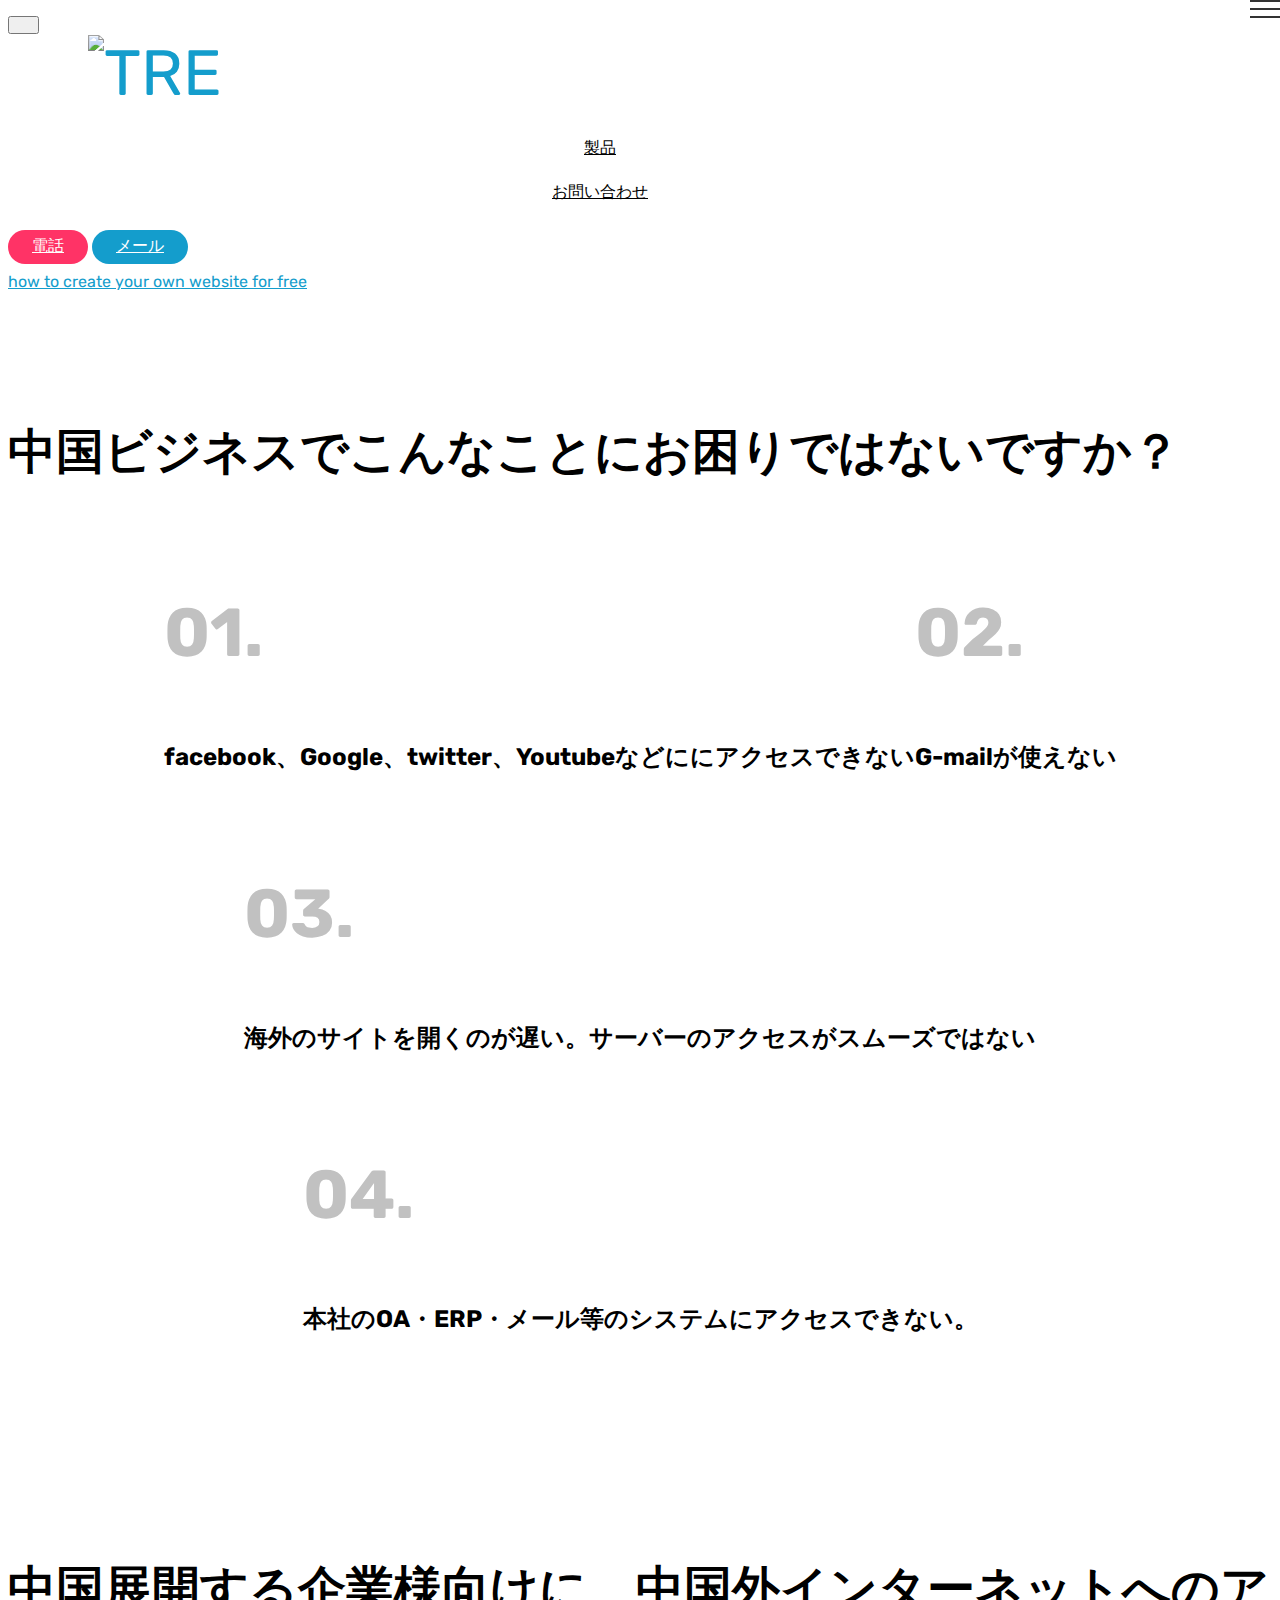
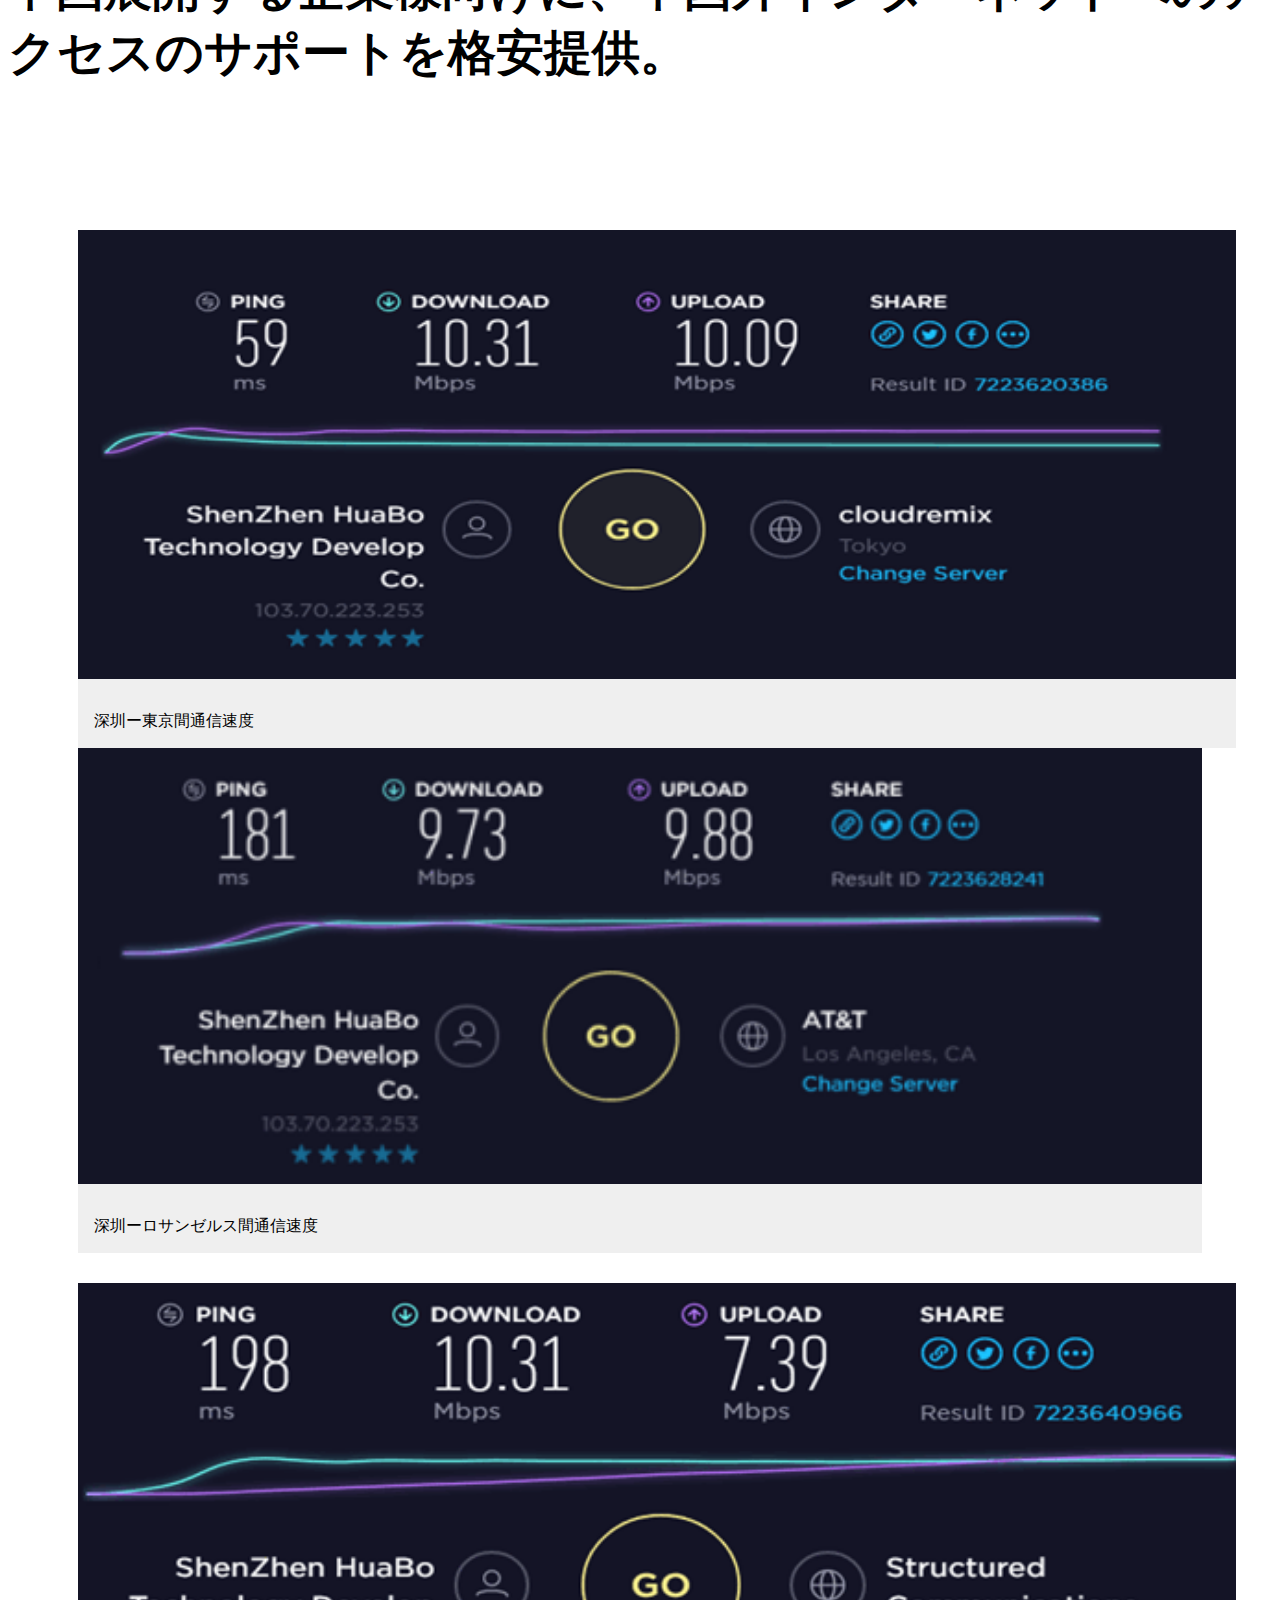
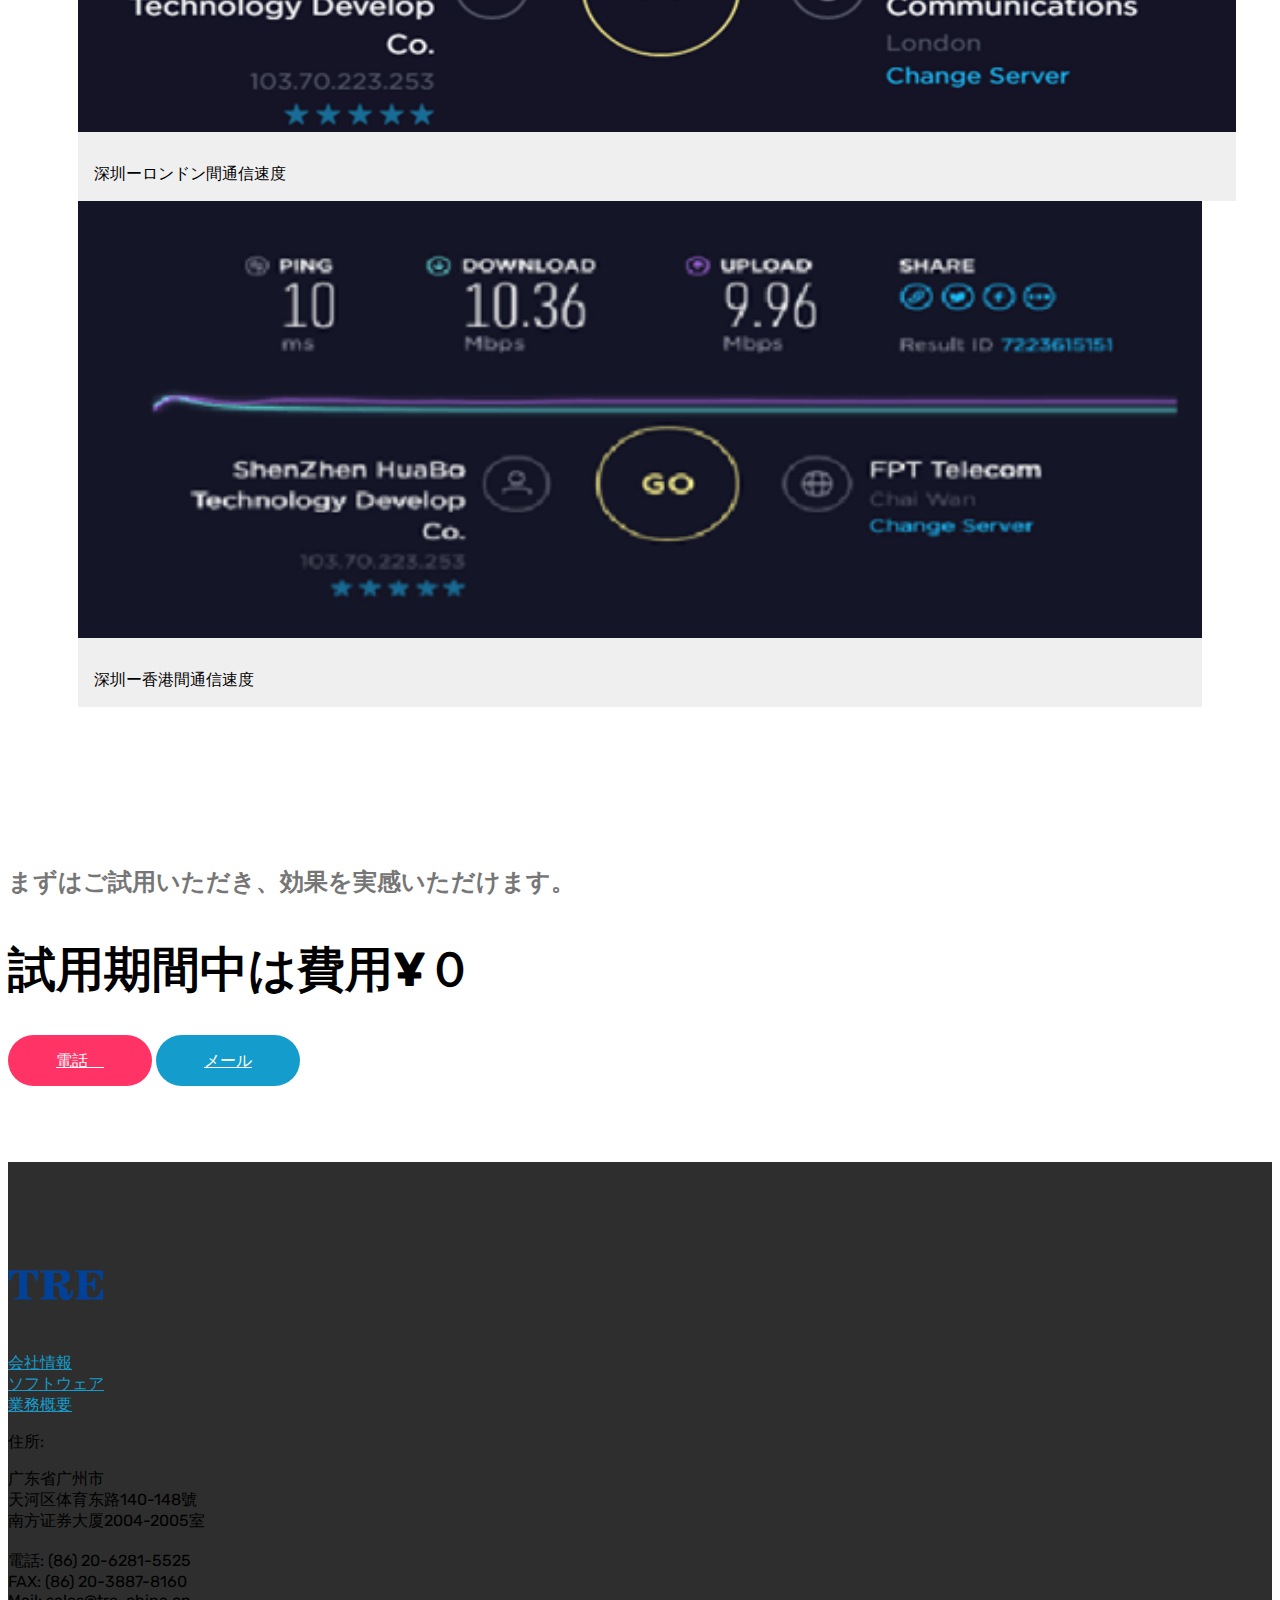
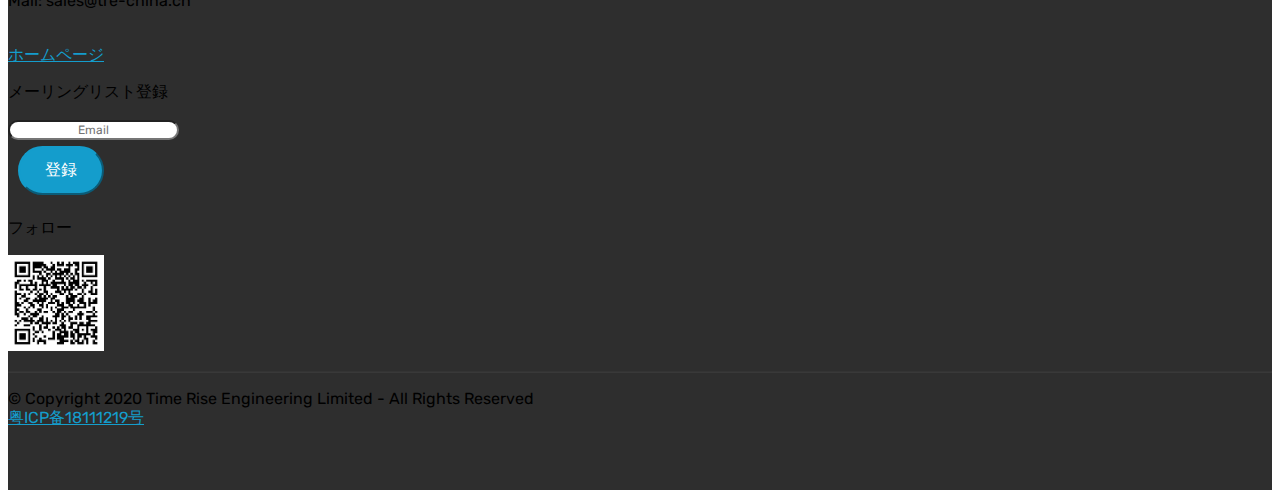
==== commit 10eae15a: "Fix" ====
--- a/internet_solution.html
+++ b/internet_solution.html
@@ -63,12 +63,8 @@
 </section>
 
 <section class="engine"><a href="https://mobirise.info/b">how to create your own website for free</a></section>
-<<<<<<< HEAD
 <section class="counters6 counters cid-s48sGxI7gY" id="counters6-1u">    
 
-=======
-<section class="counters6 counters cid-s48sGxI7gY" id="counters6-1u">
->>>>>>> c124c4aaad8de9fc248730fb9354b5cc5d493b68
     <div class="container pt-4 mt-2">
         <h2 class="mbr-section-title pb-3 align-center mbr-fonts-style display-2"><strong>中国ビジネスでこんなことにお困りではないですか？</strong></h2>
         
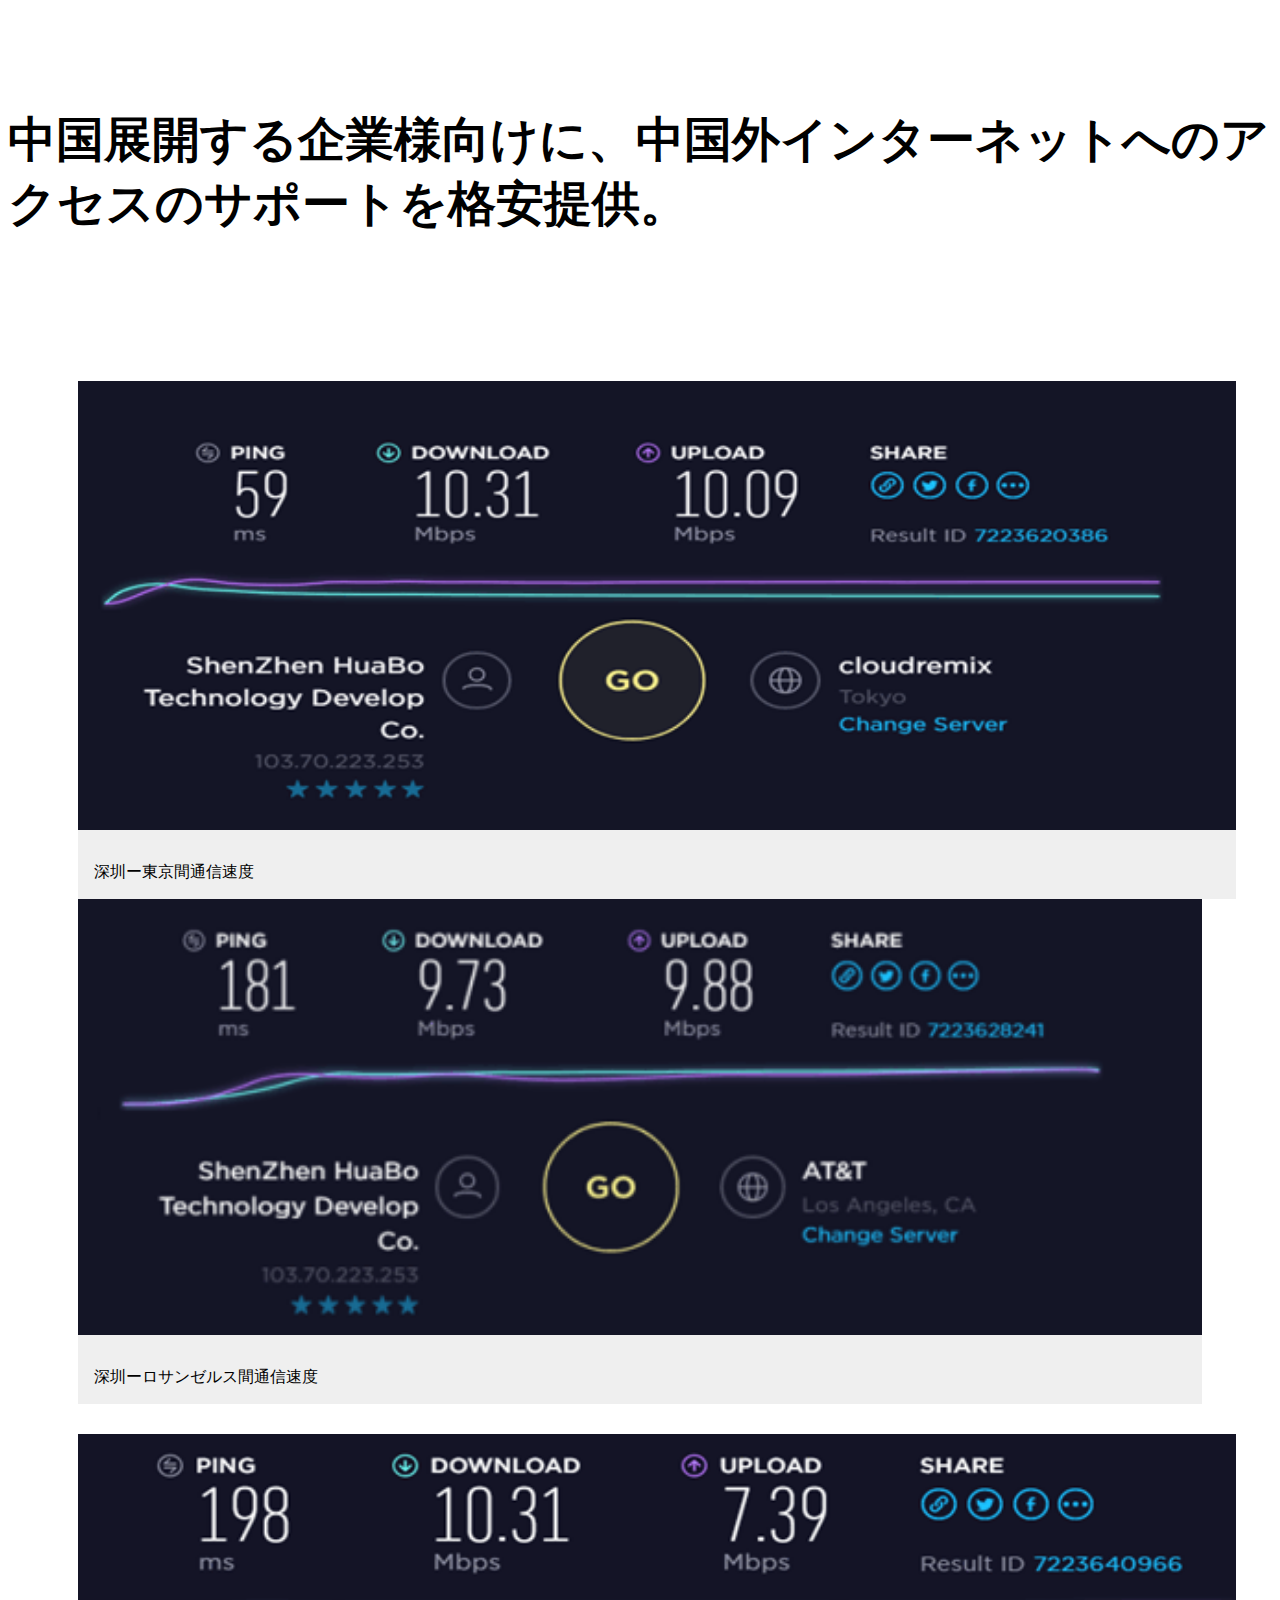
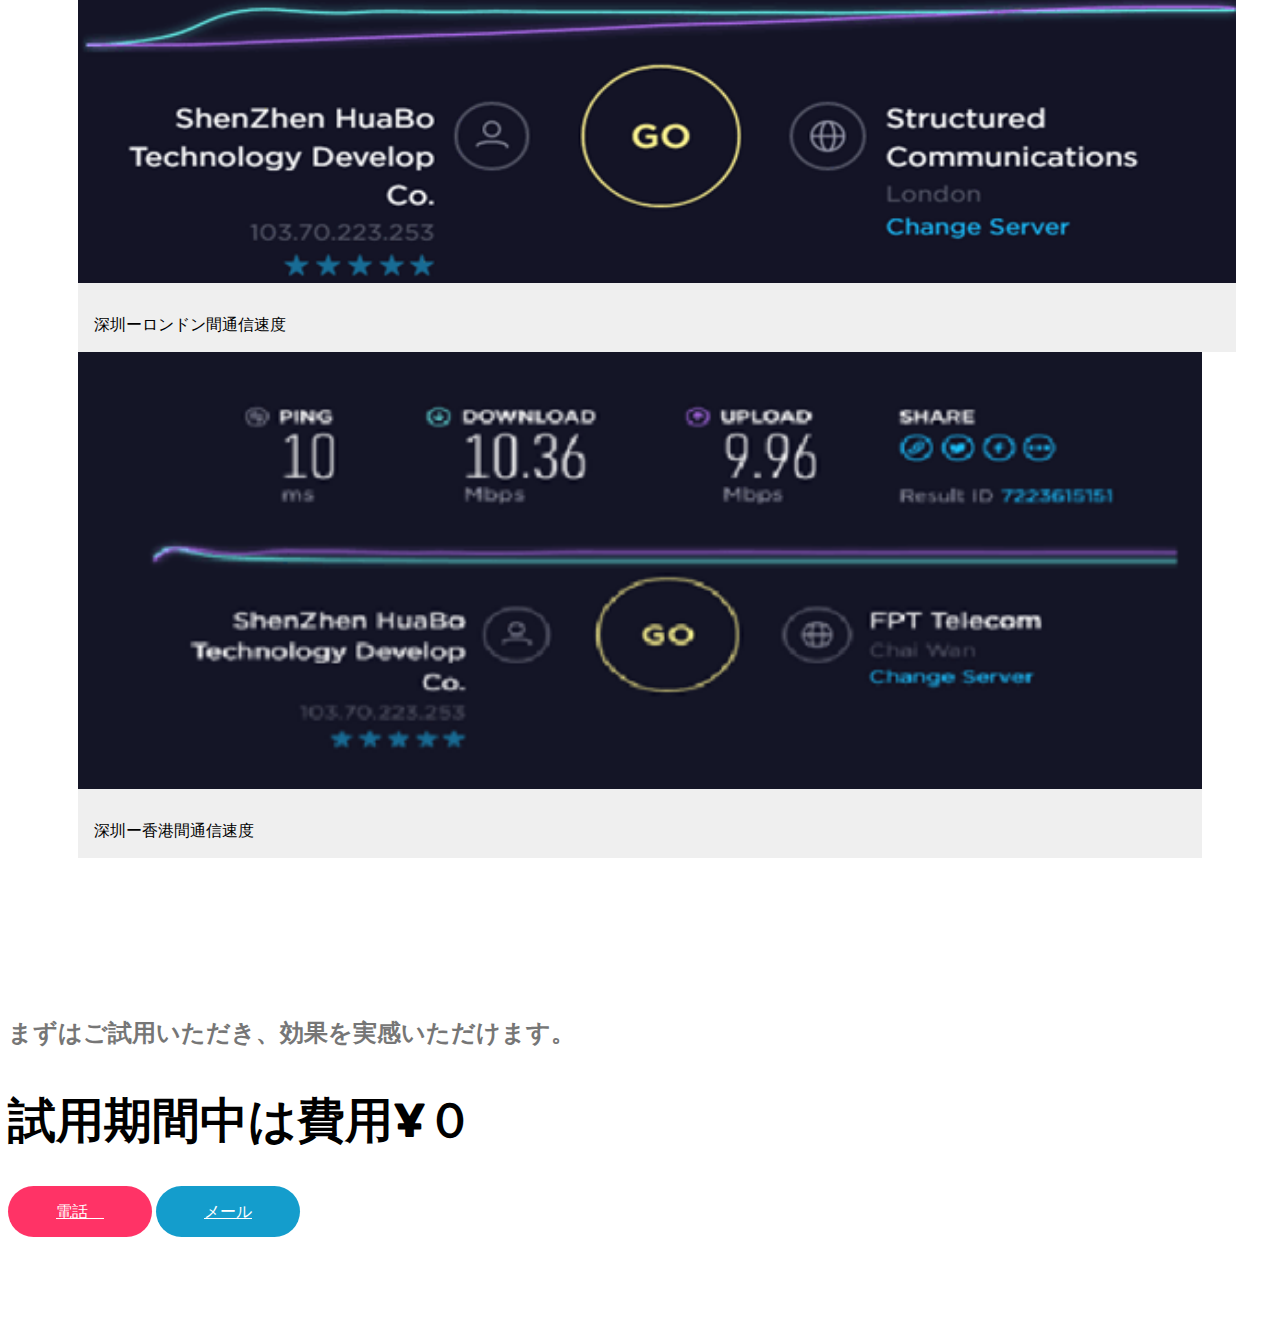
==== commit 0a76f83c: "Module Header and Footer" ====
--- a/internet_solution.html
+++ b/internet_solution.html
@@ -24,100 +24,7 @@
   
 </head>
 <body>
-  <section class="menu cid-rWGgHLJNzk" once="menu" id="menu2-x">
-
-    
-
-    <nav class="navbar navbar-expand beta-menu navbar-dropdown align-items-center navbar-fixed-top navbar-toggleable-sm">
-        <button class="navbar-toggler navbar-toggler-right" type="button" data-toggle="collapse" data-target="#navbarSupportedContent" aria-controls="navbarSupportedContent" aria-expanded="false" aria-label="Toggle navigation">
-            <div class="hamburger">
-                <span></span>
-                <span></span>
-                <span></span>
-                <span></span>
-            </div>
-        </button>
-        <div class="menu-logo">
-            <div class="navbar-brand">
-                <span class="navbar-logo">
-                    <a href="index.html">
-                        <img src="assets/images/tre-logo-org.png" alt="TRE" title="TRELogo" style="height: 3.8rem;">
-                    </a>
-                </span>
-                
-            </div>
-        </div>
-        <div class="collapse navbar-collapse" id="navbarSupportedContent">
-            <ul class="navbar-nav nav-dropdown" data-app-modern-menu="true"><li class="nav-item dropdown">
-                    <a class="nav-link link text-black dropdown-toggle display-4" href="index.html#content1-f" data-toggle="dropdown-submenu" aria-expanded="false">製品</a><div class="dropdown-menu"><a class="text-black dropdown-item display-4" href="step_pro_erp.html">STEP Pro ERP<br></a><a class="text-black dropdown-item display-4" href="wis.html" aria-expanded="false">iSESOL WIS</a><a class="text-black dropdown-item display-4" href="step_pro_wms.html" aria-expanded="false">RFID在庫管理</a><a class="text-black dropdown-item display-4" href="internet_solution.html" aria-expanded="false">通信ソリューション</a></div>
-                </li>
-                <li class="nav-item">
-                    <a class="nav-link link text-black display-4" href="internet_solution.html#footer4-1v">お問い合わせ</a>
-                </li></ul>
-            <div class="navbar-buttons mbr-section-btn"><a class="btn btn-sm btn-secondary display-4" href="tel:+86-20-3887-8160">
-                    <span class="btn-icon mbri-mobile mbr-iconfont mbr-iconfont-btn">
-                    </span>電話</a> <a class="btn btn-sm btn-primary display-4" href="mailto:sales@tre-china.cn"><span class="mbri-letter mbr-iconfont mbr-iconfont-btn"></span>
-                    メール</a></div>
-        </div>
-    </nav>
-</section>
-
-<section class="engine"><a href="https://mobirise.info/b">how to create your own website for free</a></section>
-<section class="counters6 counters cid-s48sGxI7gY" id="counters6-1u">    
-
-    <div class="container pt-4 mt-2">
-        <h2 class="mbr-section-title pb-3 align-center mbr-fonts-style display-2"><strong>中国ビジネスでこんなことにお困りではないですか？</strong></h2>
-        
-        <div>
-                <div class="cards-container">
-                    <div class="card col-12 col-md-6 col-lg-3 pb-md-4">
-                        <div class="panel-item align-center">
-                            <div class="card-img pb-3">
-                                <h3 class="img-text mbr-fonts-style display-1">01.</h3>
-                            </div>
-                            <div class="card-text">
-                                <h4 class="mbr-content-title mbr-bold mbr-fonts-style display-5">facebook、Google、twitter、Youtubeなどににアクセスできない</h4>
-                                
-                            </div>
-                        </div>
-                    </div>
-                    <div class="card col-12 col-md-6 col-lg-3 pb-md-4">
-                        <div class="panel-item align-center">
-                            <div class="card-img pb-3">
-                                <h3 class="img-text mbr-fonts-style display-1">02.</h3>
-                            </div>
-                            <div class="card-text">
-                                <h4 class="mbr-content-title mbr-bold mbr-fonts-style display-5">G-mailが使えない</h4>
-                                
-                            </div>
-                        </div>
-                    </div>
-                    <div class="card col-12 col-md-6 col-lg-3">
-                        <div class="panel-item align-center">
-                            <div class="card-img pb-3">
-                                <h3 class="img-text mbr-fonts-style display-1">03.</h3>
-                            </div>
-                            <div class="card-text">
-                                <h4 class="mbr-content-title mbr-bold mbr-fonts-style display-5">海外のサイトを開くのが遅い。サーバーのアクセスがスムーズではない</h4>
-                                
-                            </div>
-                        </div>
-                    </div>
-                    <div class="card col-12 col-md-6 col-lg-3 last-child">
-                        <div class="panel-item align-center">
-                            <div class="card-img pb-3">
-                                <h3 class="img-text mbr-fonts-style display-1">04.</h3>
-                            </div>
-                            <div class="card-texts">
-                                <h4 class="mbr-content-title mbr-bold mbr-fonts-style display-5">本社のOA・ERP・メール等のシステムにアクセスできない。</h4>
-                                
-                            </div>
-                        </div>
-                    </div>
-                </div>
-            </div>
-    </div>
-</section>
+<div id="header"></div>
 
 <section class="mbr-section content4 cid-s48vdHLj7z" id="content4-1x">
 
@@ -192,82 +99,7 @@
     </div>
 </section>
 
-<section class="footer4 cid-s48uKIfZKk mbr-reveal" id="footer4-1v">
-
-    
-
-    
-
-    <div class="container">
-        <div class="media-container-row content mbr-white">
-            <div class="col-md-3 col-sm-4">
-                <div class="mb-3 img-logo">
-                    <a href="https://tre-china.cn/">
-                        <img src="assets/images/logow-192x192.png" alt="tre_logo" title="TRELogo">
-                    </a>
-                </div>
-                <p class="mbr-text mbr-fonts-style mbr-links-column display-7"><a href="https://tre-china.cn/jp/about-us" target="_blank">会社情報</a>&nbsp;<br><a href="https://tre-china.cn/jp/software" target="_blank">ソフトウェア</a> &nbsp;<br><a href="https://tre-china.cn/jp/about-us/services" target="_blank">業務概要</a><br></p>
-            </div>
-            <div class="col-md-4 col-sm-8">
-                <p class="mb-4 foot-title mbr-fonts-style display-7">住所:&nbsp;</p>
-                <p class="mbr-text mbr-fonts-style foot-text display-7">广东省广州市
-<br>天河区体育东路140-148號
-<br>南方证券大厦2004-2005室
-<br>
-<br>電話: (86) 20-6281-5525
-<br>FAX: (86) 20-3887-8160
-<br>Mail: sales@tre-china.cn<br><br></p>
-            </div>
-            <div class="col-md-4 offset-md-1 col-sm-12">
-                <p class="mb-4 foot-title mbr-fonts-style display-7"><a href="https://tre-china.cn/" target="_blank">ホームページ</a></p>
-                <p class="mbr-text mbr-fonts-style form-text display-7">メーリングリスト登録</p>
-                <div class="media-container-column" data-form-type="formoid">
-                    <!---Formbuilder Form--->
-                    <form action="https://mobirise.com/" method="POST" class="mbr-form form-with-styler" data-form-title="Mobirise Form"><input type="hidden" name="email" data-form-email="true" value="5+yBzYd6VB44qUb0cOO0h/gKhcXBXyha0CfJ+r8h2p091RY+V/Fgv/PdSgcSjwM7yIIAC/SByBesKKf2ChMtfY0AWDuQv/ydIeOUQKwcehH2z4RtZwJQltGIgd/LX8Ng">
-                        <div class="row form-inline justify-content-center">
-                            <div hidden="hidden" data-form-alert="" class="alert alert-success col-12">ご登録ありがとうございます！</div>
-                            <div hidden="hidden" data-form-alert-danger="" class="alert alert-danger col-12">
-                                                    </div>
-                        </div>
-                        <div class="dragArea row form-inline justify-content-center">
-                            <div class="col-auto  form-group " data-for="email">
-                                <input type="email" name="email" placeholder="Email" data-form-field="Email" required="required" class="form-control input-sm input-inverse my-2 display-7" id="email-footer4-1v">
-                            </div>
-                            <div class="col-auto  input-group-btn  m-2"><button type="submit" class="btn btn-primary m-0 display-4">登録</button></div>
-                        </div>
-                    </form><!---Formbuilder Form--->
-                </div>
-                <p class="mb-4 mbr-fonts-style foot-title display-7">フォロー</p>
-                <div class="social-list pl-0 mb-0">
-                        <div class="soc-item">
-                            <span class="mbr-iconfont mbr-iconfont-social socicon-wechat socicon"></span>
-                        </div>
-                </div>
-                <div class="mb-3 img-logo">
-                    <img src="assets/images/wechat-qrcode.jpg" alt="wechat_QR" title="wechat_QR">
-                </div>       
-                        
-                </div>
-            </div>
-        </div>
-        <div class="footer-lower">
-            <div class="media-container-row">
-                <div class="col-sm-12">
-                    <hr>
-                </div>
-            </div>
-            <div class="media-container-row mbr-white">
-                <div class="col-sm-12 copyright">
-                    <p class="mbr-text mbr-fonts-style display-7">
-                        © Copyright 2020 Time Rise Engineering Limited - All Rights Reserved<br>
-                        <a href="http://www.miitbeian.gov.cn/publish/query/indexFirst.action">粤ICP备18111219号</a>
-                    </p>
-                </div>
-            </div>
-        </div>
-    </div>
-</section>
-
+<div id='footer'></div>
 
   <script src="assets/web/assets/jquery/jquery.min.js"></script>
   <script src="assets/popper/popper.min.js"></script>
@@ -280,7 +112,7 @@
   <script src="assets/tether/tether.min.js"></script>
   <script src="assets/theme/js/script.js"></script>
   <script src="assets/formoid/formoid.min.js"></script>
-  
+  <script src="assets/header_footer/script.js"></script>
   
 </body>
 </html>
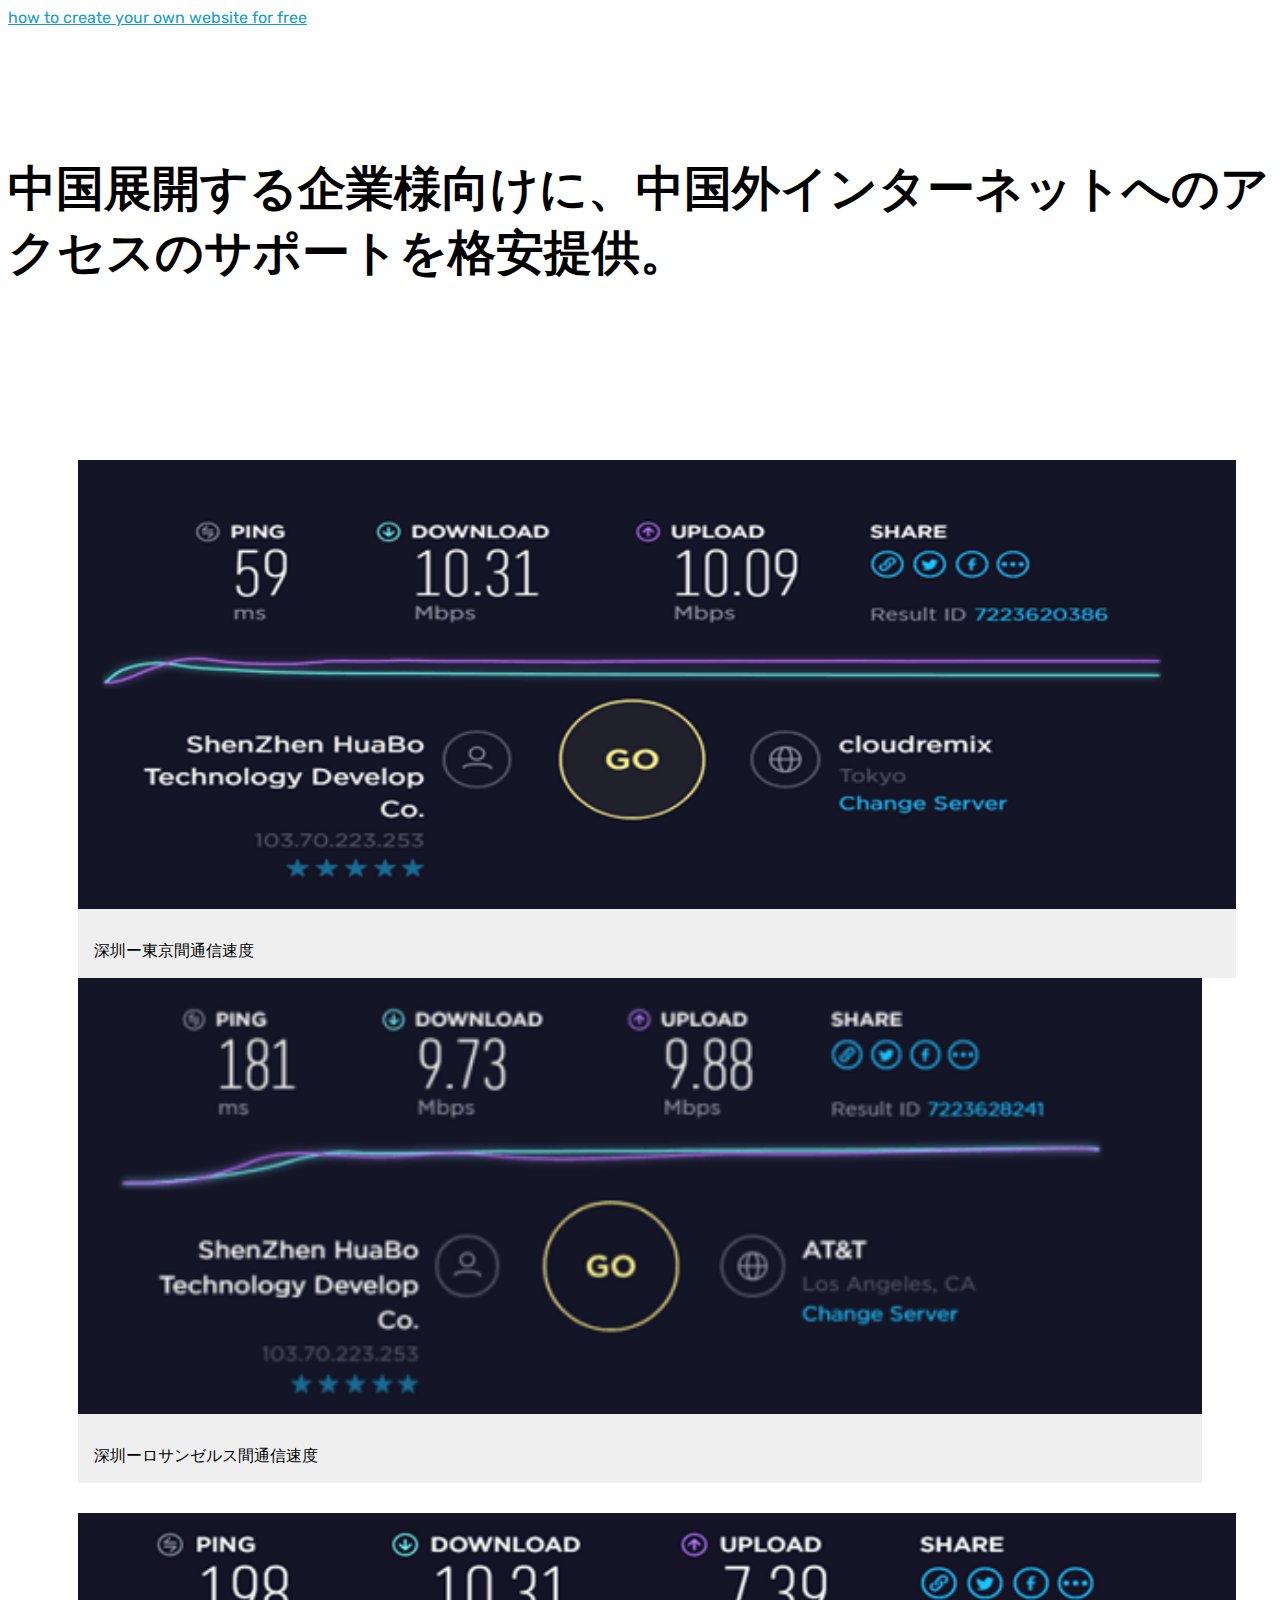
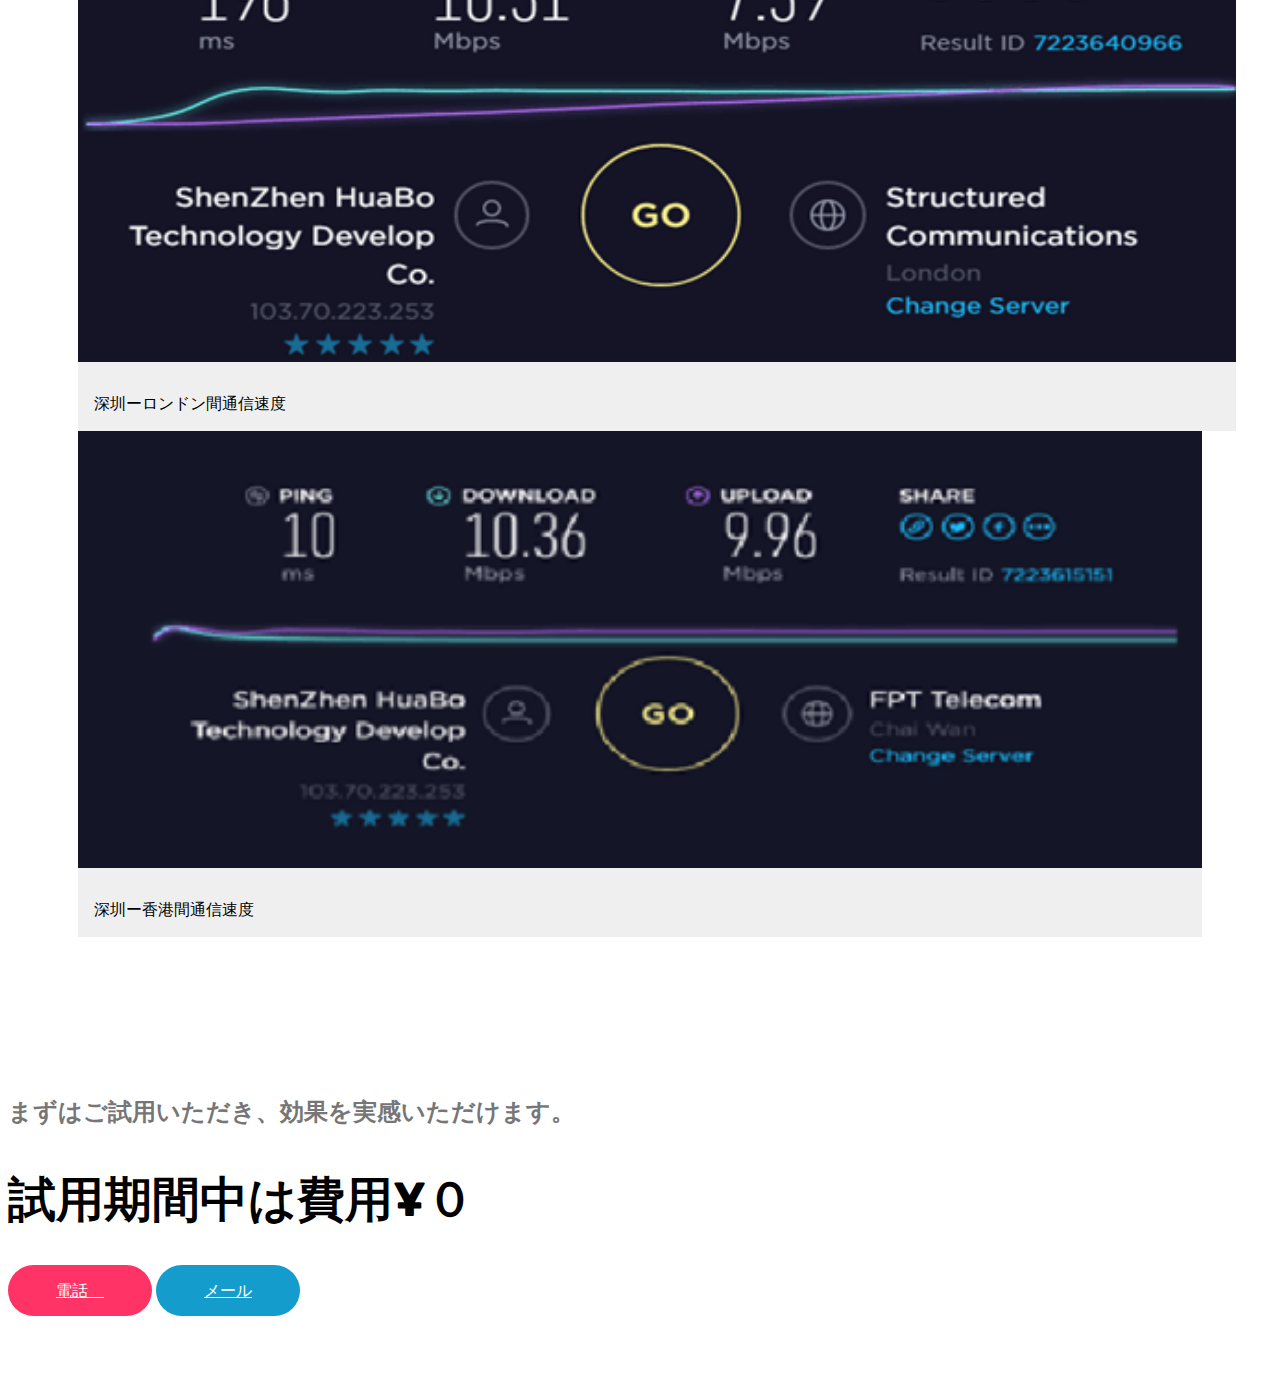
==== commit fdaf8109: "Fix Bug" ====
--- a/internet_solution.html
+++ b/internet_solution.html
@@ -26,8 +26,8 @@
 <body>
 <div id="header"></div>
 
-<section class="mbr-section content4 cid-s48vdHLj7z" id="content4-1x">
-
+<section class="engine"><a href="https://mobirise.info/b">how to create your own website for free</a></section>
+<section class="counters6 counters cid-s48sGxI7gY" id="counters6-1u"> 
     
 
     <div class="container">
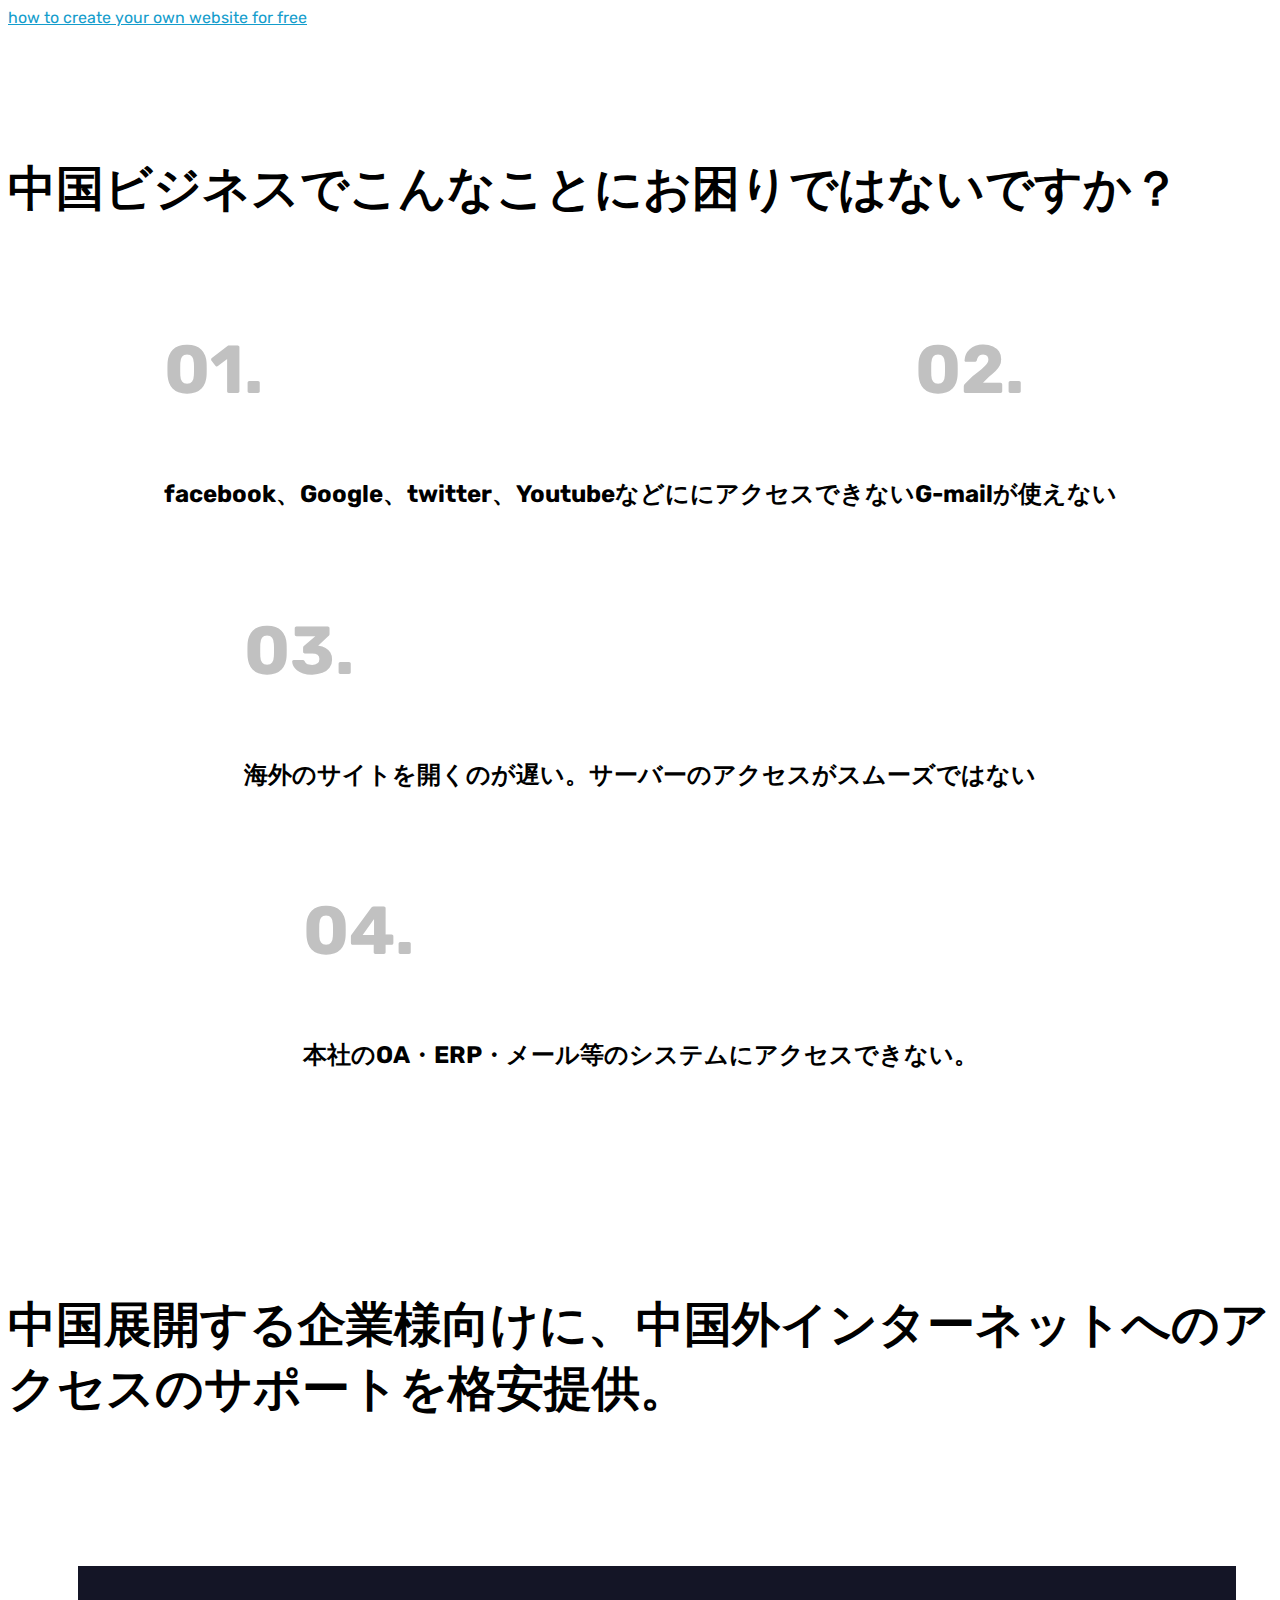
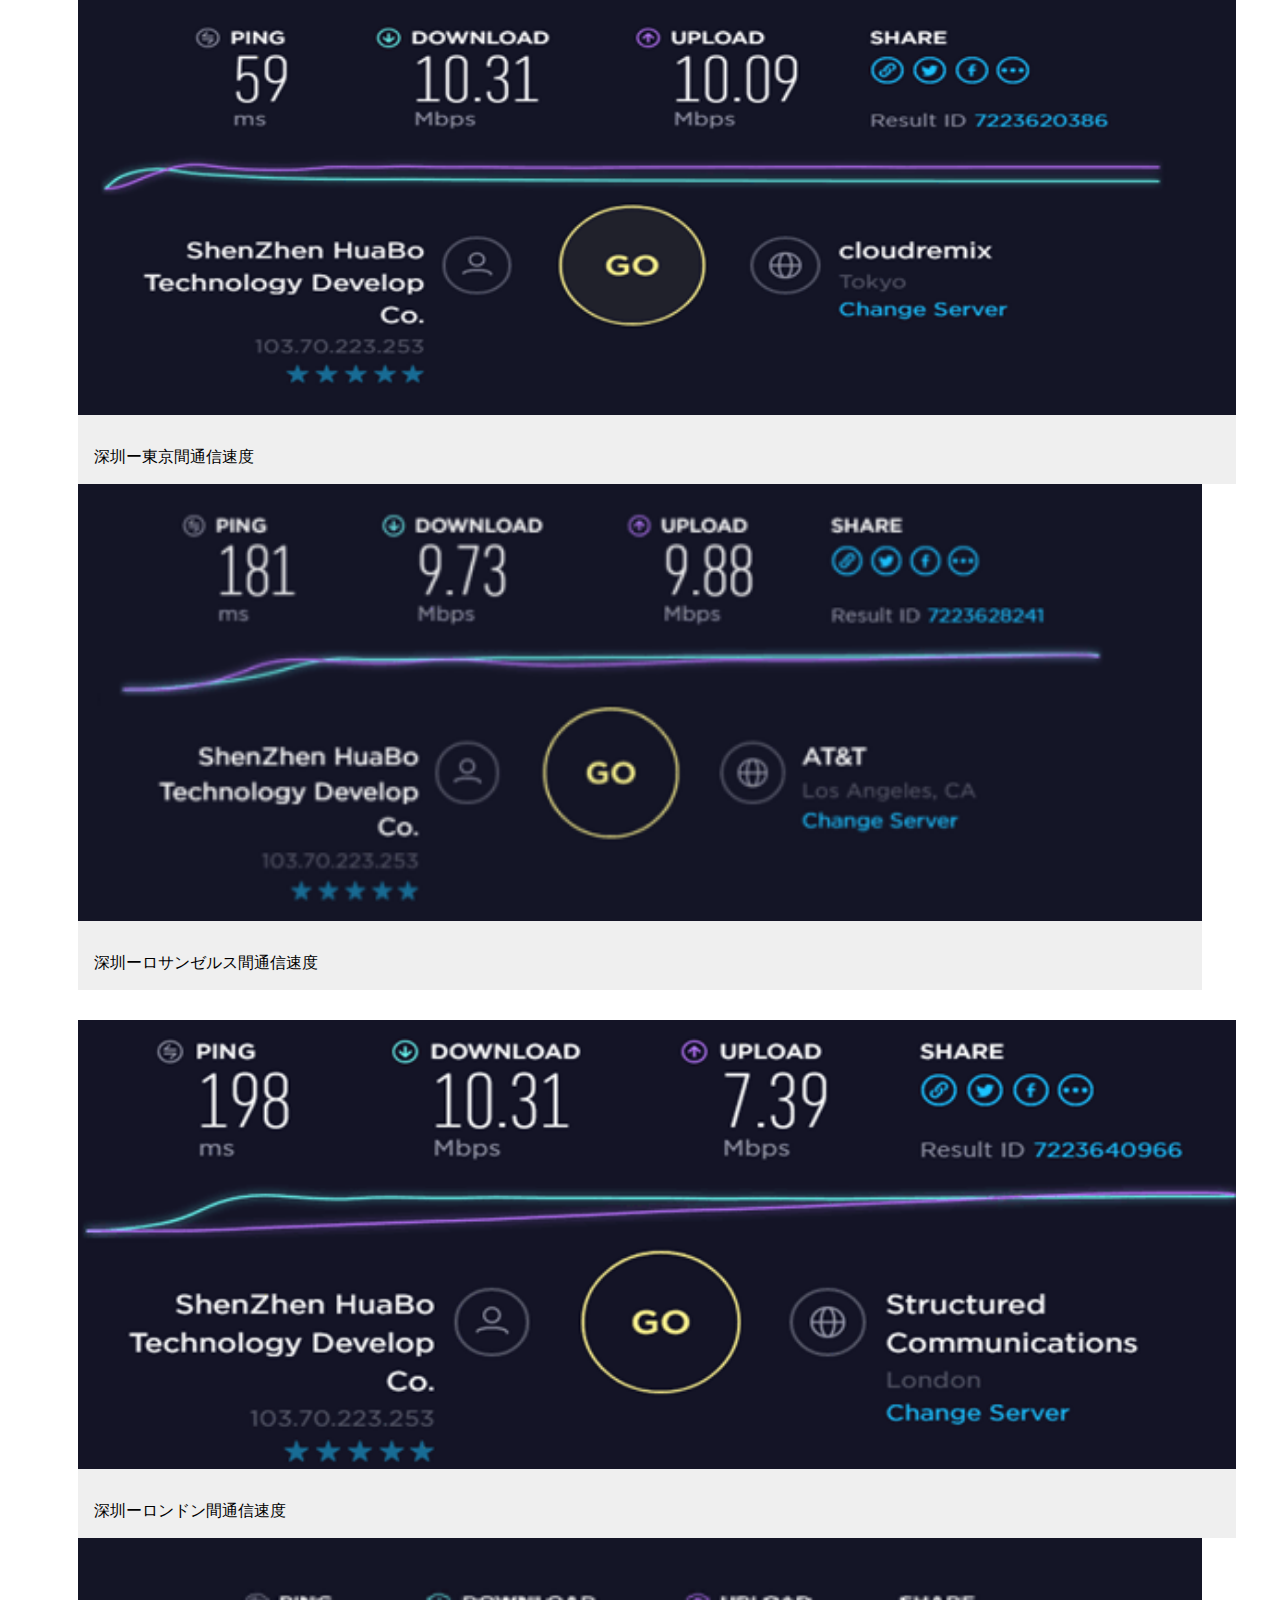
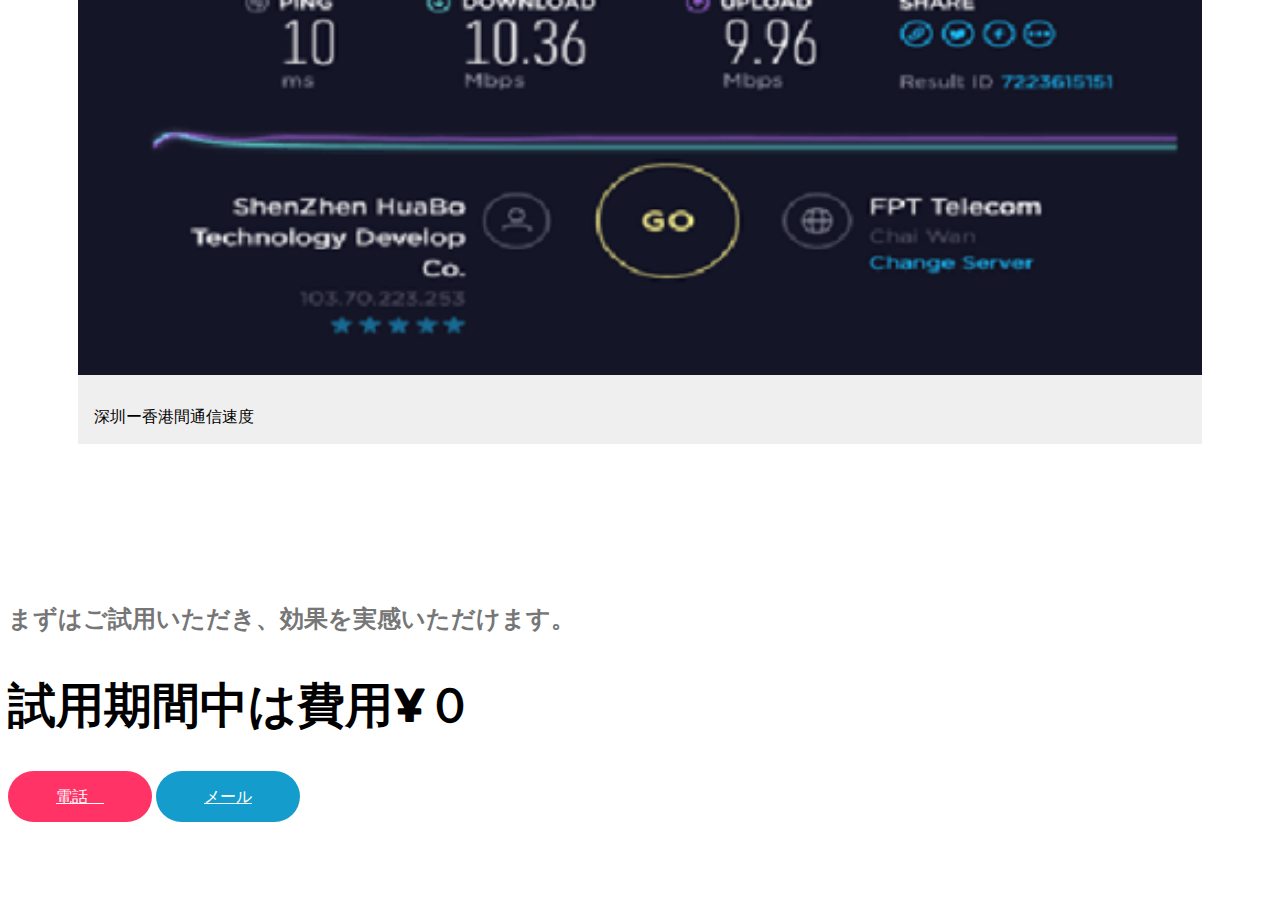
==== commit e83719d0: "Fix" ====
--- a/internet_solution.html
+++ b/internet_solution.html
@@ -27,9 +27,63 @@
 <div id="header"></div>
 
 <section class="engine"><a href="https://mobirise.info/b">how to create your own website for free</a></section>
-<section class="counters6 counters cid-s48sGxI7gY" id="counters6-1u"> 
-    
+<section class="counters6 counters cid-s48sGxI7gY" id="counters6-1u">    
 
+    <div class="container pt-4 mt-2">
+        <h2 class="mbr-section-title pb-3 align-center mbr-fonts-style display-2"><strong>中国ビジネスでこんなことにお困りではないですか？</strong></h2>
+        
+        <div>
+                <div class="cards-container">
+                    <div class="card col-12 col-md-6 col-lg-3 pb-md-4">
+                        <div class="panel-item align-center">
+                            <div class="card-img pb-3">
+                                <h3 class="img-text mbr-fonts-style display-1">01.</h3>
+                            </div>
+                            <div class="card-text">
+                                <h4 class="mbr-content-title mbr-bold mbr-fonts-style display-5">facebook、Google、twitter、Youtubeなどににアクセスできない</h4>
+                                
+                            </div>
+                        </div>
+                    </div>
+                    <div class="card col-12 col-md-6 col-lg-3 pb-md-4">
+                        <div class="panel-item align-center">
+                            <div class="card-img pb-3">
+                                <h3 class="img-text mbr-fonts-style display-1">02.</h3>
+                            </div>
+                            <div class="card-text">
+                                <h4 class="mbr-content-title mbr-bold mbr-fonts-style display-5">G-mailが使えない</h4>
+                                
+                            </div>
+                        </div>
+                    </div>
+                    <div class="card col-12 col-md-6 col-lg-3">
+                        <div class="panel-item align-center">
+                            <div class="card-img pb-3">
+                                <h3 class="img-text mbr-fonts-style display-1">03.</h3>
+                            </div>
+                            <div class="card-text">
+                                <h4 class="mbr-content-title mbr-bold mbr-fonts-style display-5">海外のサイトを開くのが遅い。サーバーのアクセスがスムーズではない</h4>
+                                
+                            </div>
+                        </div>
+                    </div>
+                    <div class="card col-12 col-md-6 col-lg-3 last-child">
+                        <div class="panel-item align-center">
+                            <div class="card-img pb-3">
+                                <h3 class="img-text mbr-fonts-style display-1">04.</h3>
+                            </div>
+                            <div class="card-texts">
+                                <h4 class="mbr-content-title mbr-bold mbr-fonts-style display-5">本社のOA・ERP・メール等のシステムにアクセスできない。</h4>
+                                
+                            </div>
+                        </div>
+                    </div>
+                </div>
+            </div>
+    </div>
+</section>
+
+<section class="mbr-section content4 cid-s48vdHLj7z" id="content4-1x">
     <div class="container">
         <div class="media-container-row">
             <div class="title col-12 col-md-8">
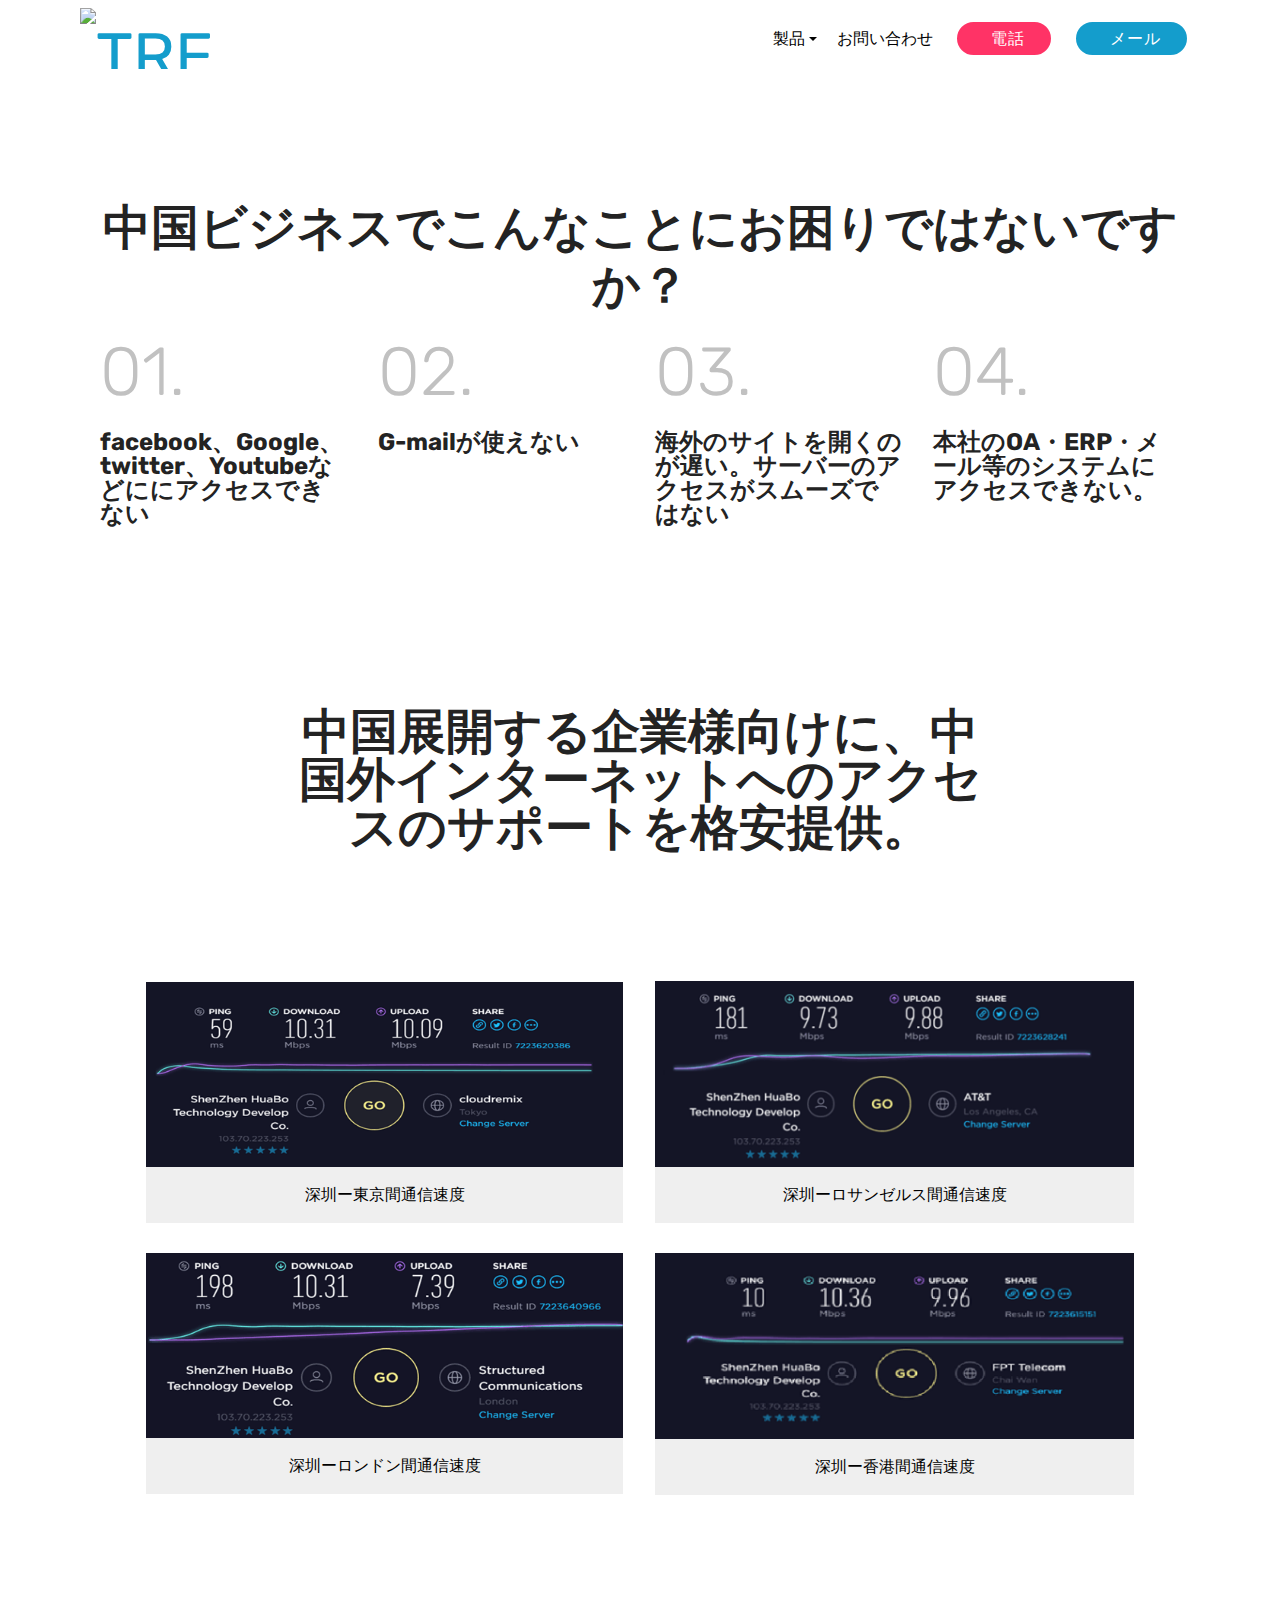
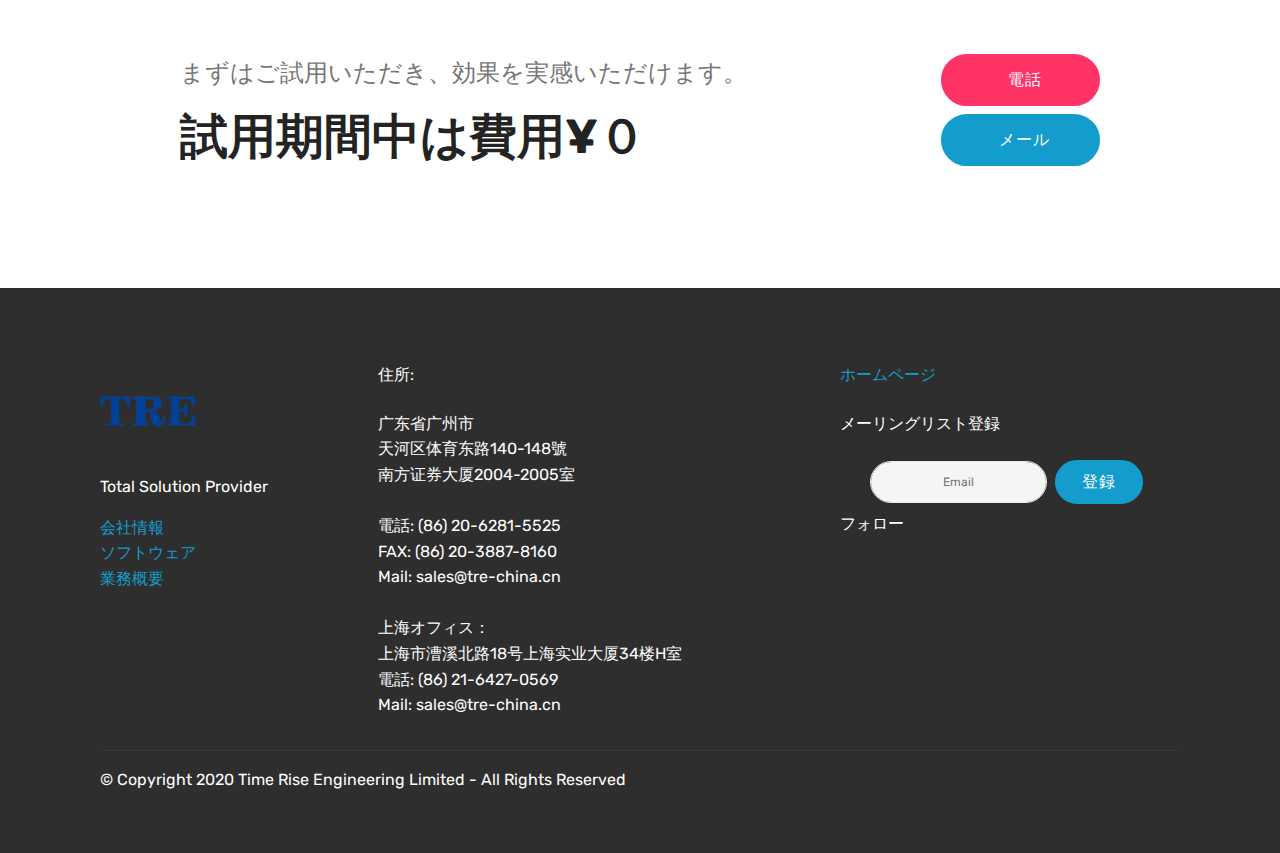
==== commit 7a9a35bc: "Add files via upload" ====
--- a/internet_solution.html
+++ b/internet_solution.html
@@ -1,9 +1,10 @@
 <!DOCTYPE html>
 <html  >
 <head>
+  <!-- Site made with Mobirise Website Builder v5.3.10, https://mobirise.com -->
   <meta charset="UTF-8">
   <meta http-equiv="X-UA-Compatible" content="IE=edge">
-  <meta name="generator" content="Mobirise v4.12.3, mobirise.com">
+  <meta name="generator" content="Mobirise v5.3.10, mobirise.com">
   <meta name="viewport" content="width=device-width, initial-scale=1, minimum-scale=1">
   <link rel="shortcut icon" href="assets/images/tre-logo-org.png" type="image/x-icon">
   <meta name="description" content="中国展開する企業様向けの、中国外インターネットへのアクセスのサポート">
@@ -14,23 +15,66 @@
   <link rel="stylesheet" href="assets/bootstrap/css/bootstrap.min.css">
   <link rel="stylesheet" href="assets/bootstrap/css/bootstrap-grid.min.css">
   <link rel="stylesheet" href="assets/bootstrap/css/bootstrap-reboot.min.css">
+  <link rel="stylesheet" href="assets/tether/tether.min.css">
+  <link rel="stylesheet" href="assets/dropdown/css/style.css">
   <link rel="stylesheet" href="assets/socicon/css/styles.css">
-  <link rel="stylesheet" href="assets/dropdown/css/style.css">
-  <link rel="stylesheet" href="assets/tether/tether.min.css">
   <link rel="stylesheet" href="assets/theme/css/style.css">
+  <link rel="preload" href="https://fonts.googleapis.com/css?family=Rubik:300,300i,400,400i,500,500i,700,700i,900,900i&display=swap" as="style" onload="this.onload=null;this.rel='stylesheet'">
+  <noscript><link rel="stylesheet" href="https://fonts.googleapis.com/css?family=Rubik:300,300i,400,400i,500,500i,700,700i,900,900i&display=swap"></noscript>
   <link rel="preload" as="style" href="assets/mobirise/css/mbr-additional.css"><link rel="stylesheet" href="assets/mobirise/css/mbr-additional.css" type="text/css">
+  
   
   
   
 </head>
 <body>
-<div id="header"></div>
-
-<section class="engine"><a href="https://mobirise.info/b">how to create your own website for free</a></section>
-<section class="counters6 counters cid-s48sGxI7gY" id="counters6-1u">    
+  
+  <section class="menu cid-rWGgHLJNzk" once="menu" id="menu2-x">
+
+    
+
+    <nav class="navbar navbar-expand beta-menu navbar-dropdown align-items-center navbar-fixed-top navbar-toggleable-sm">
+        <button class="navbar-toggler navbar-toggler-right" type="button" data-toggle="collapse" data-target="#navbarSupportedContent" aria-controls="navbarSupportedContent" aria-expanded="false" aria-label="Toggle navigation">
+            <div class="hamburger">
+                <span></span>
+                <span></span>
+                <span></span>
+                <span></span>
+            </div>
+        </button>
+        <div class="menu-logo">
+            <div class="navbar-brand">
+                <span class="navbar-logo">
+                    <a href="index.html">
+                        <img src="assets/images/tre-logo-org.png" alt="TRE" title="TRELogo" style="height: 3.8rem;">
+                    </a>
+                </span>
+                
+            </div>
+        </div>
+        <div class="collapse navbar-collapse" id="navbarSupportedContent">
+            <ul class="navbar-nav nav-dropdown" data-app-modern-menu="true"><li class="nav-item dropdown">
+                    <a class="nav-link link text-black dropdown-toggle display-4" href="index.html#content1-f" data-toggle="dropdown-submenu" aria-expanded="true">製品</a><div class="dropdown-menu"><a class="text-black dropdown-item display-4" href="step_pro.html">STEP Pro ERP<br></a><a class="text-black dropdown-item display-4" href="wis.html" aria-expanded="false">STEP Pro MES</a><a class="text-black dropdown-item display-4" href="page3.html" aria-expanded="false">RFID在庫管理</a><a class="text-black dropdown-item display-4" href="hbnet.html" aria-expanded="false">通信ソリューション</a></div>
+                </li>
+                <li class="nav-item">
+                    <a class="nav-link link text-black display-4" href="index.html#footer4-j">お問い合わせ</a>
+                </li></ul>
+            <div class="navbar-buttons mbr-section-btn"><a class="btn btn-sm btn-secondary display-4" href="tel:+86-20-3887-8160">
+                    <span class="btn-icon mbri-mobile mbr-iconfont mbr-iconfont-btn">
+                    </span>電話</a> <a class="btn btn-sm btn-primary display-4" href="mailto:sales@tre-china.cn"><span class="mbri-letter mbr-iconfont mbr-iconfont-btn"></span>
+                    メール</a></div>
+        </div>
+    </nav>
+</section>
+
+<section class="counters6 counters cid-s48sGxI7gY" id="counters6-1u">
+
+    
+
+    
 
     <div class="container pt-4 mt-2">
-        <h2 class="mbr-section-title pb-3 align-center mbr-fonts-style display-2"><strong>中国ビジネスでこんなことにお困りではないですか？</strong></h2>
+        <h2 class="mbr-section-title pb-3 align-center mbr-fonts-style display-2"><strong>中国ビジネスでこんなことに</strong><strong>お困りではないですか？</strong></h2>
         
         <div>
                 <div class="cards-container">
@@ -84,10 +128,13 @@
 </section>
 
 <section class="mbr-section content4 cid-s48vdHLj7z" id="content4-1x">
+
+    
+
     <div class="container">
         <div class="media-container-row">
             <div class="title col-12 col-md-8">
-                <h2 class="align-center pb-3 mbr-fonts-style display-2"><strong><span style="color: inherit; font-size: 3rem;">中国展開する企業様向けに、中国外インターネットへのアクセスのサポートを格安提供。</span></strong></h2>
+                <h2 class="align-center pb-3 mbr-fonts-style display-2"><strong>中国展開する企業様向けに、中国<span style="color: inherit; font-size: 3rem;">外インターネットへのアクセスのサポートを格安提供。</span></strong></h2>
                 
                 
             </div>
@@ -153,20 +200,85 @@
     </div>
 </section>
 
-<div id='footer'></div>
-
-  <script src="assets/web/assets/jquery/jquery.min.js"></script>
-  <script src="assets/popper/popper.min.js"></script>
-  <script src="assets/bootstrap/js/bootstrap.min.js"></script>
-  <script src="assets/smoothscroll/smooth-scroll.js"></script>
-  <script src="assets/dropdown/js/nav-dropdown.js"></script>
-  <script src="assets/dropdown/js/navbar-dropdown.js"></script>
-  <script src="assets/touchswipe/jquery.touch-swipe.min.js"></script>
-  <script src="assets/viewportchecker/jquery.viewportchecker.js"></script>
-  <script src="assets/tether/tether.min.js"></script>
-  <script src="assets/theme/js/script.js"></script>
-  <script src="assets/formoid/formoid.min.js"></script>
-  <script src="assets/header_footer/script.js"></script>
-  
+<section class="footer4 cid-s48uKIfZKk mbr-reveal" id="footer4-1v">
+
+    
+
+    
+
+    <div class="container">
+        <div class="media-container-row content mbr-white">
+            <div class="col-md-3 col-sm-4">
+                <div class="mb-3 img-logo">
+                    <a href="https://tre-china.cn/">
+                        <img src="assets/images/logow-192x192.png" alt="tre_logo" title="TRELogo">
+                    </a>
+                </div>
+                <p class="mb-3 mbr-fonts-style foot-title display-7">Total Solution Provider</p>
+                <p class="mbr-text mbr-fonts-style mbr-links-column display-7"><a href="https://tre-china.cn/jp/about-us" target="_blank">会社情報</a>&nbsp;<br><a href="https://tre-china.cn/jp/software" target="_blank">ソフトウェア</a> &nbsp;<br><a href="https://tre-china.cn/jp/about-us/services" target="_blank">業務概要</a><br></p>
+            </div>
+            <div class="col-md-4 col-sm-8">
+                <p class="mb-4 foot-title mbr-fonts-style display-7">住所:&nbsp;</p>
+                <p class="mbr-text mbr-fonts-style foot-text display-7">广东省广州市
+<br>天河区体育东路140-148號
+<br>南方证券大厦2004-2005室
+<br>
+<br>電話: (86) 20-6281-5525
+<br>FAX: (86) 20-3887-8160
+<br>Mail: sales@tre-china.cn<br><br>上海オフィス：
+<br>上海市漕溪北路18号上海实业大厦34楼H室
+<br>電話: (86)  21-6427-0569
+<br>Mail: sales@tre-china.cn<br></p>
+            </div>
+            <div class="col-md-4 offset-md-1 col-sm-12">
+                <p class="mb-4 foot-title mbr-fonts-style display-7"><a href="https://tre-china.cn/" target="_blank">ホームページ</a></p>
+                <p class="mbr-text mbr-fonts-style form-text display-7">メーリングリスト登録</p>
+                <div class="media-container-column" data-form-type="formoid">
+                    <!---Formbuilder Form--->
+                    <form action="https://mobirise.eu/" method="POST" class="mbr-form form-with-styler" data-form-title="Mobirise Form"><input type="hidden" name="email" data-form-email="true" value="tYXVJWFZU9wgkeZ3HW0o259y9PxHaCckQneLuMTJpnJ3GNAw1g2XNBej0/A4EuznVTg9Kpg3WCcc4npuIw7THoprqWOUsdcmXOrCbUEKzs88Ce9PT/YxIwu7CGy8pJ7z">
+                        <div class="row form-inline justify-content-center">
+                            <div hidden="hidden" data-form-alert="" class="alert alert-success col-12">ご登録ありがとうございます！</div>
+                            <div hidden="hidden" data-form-alert-danger="" class="alert alert-danger col-12">
+                                                    </div>
+                        </div>
+                        <div class="dragArea row form-inline justify-content-center">
+                            <div class="col-auto  form-group " data-for="email">
+                                <input type="email" name="email" placeholder="Email" data-form-field="Email" required="required" class="form-control input-sm input-inverse my-2 display-7" id="email-footer4-1v">
+                            </div>
+                            <div class="col-auto input-group-btn m-2"><button type="submit" class="btn btn-primary m-0 display-4" href="tel:+86-20-3887-8160">登録</button></div>
+                        </div>
+                    </form><!---Formbuilder Form--->
+                </div>
+                <p class="mb-4 mbr-fonts-style foot-title display-7">フォロー</p>
+                <div class="social-list pl-0 mb-0">
+                        <div class="soc-item">
+                            <a href="https://twitter.com/mobirise" target="_blank">
+                                <span class="mbr-iconfont mbr-iconfont-social socicon-wechat socicon"></span>
+                            </a>
+                        </div>
+                        
+                        
+                        
+                        
+                        
+                </div>
+            </div>
+        </div>
+        <div class="footer-lower">
+            <div class="media-container-row">
+                <div class="col-sm-12">
+                    <hr>
+                </div>
+            </div>
+            <div class="media-container-row mbr-white">
+                <div class="col-sm-12 copyright">
+                    <p class="mbr-text mbr-fonts-style display-7">
+                        © Copyright 2020 Time Rise Engineering Limited - All Rights Reserved
+                    </p>
+                </div>
+            </div>
+        </div>
+    </div>
+</section>
 </body>
-</html>
+</html>--- a/assets/theme/css/style.css
+++ b/assets/theme/css/style.css
@@ -0,0 +1,1142 @@
+/*!
+ * Mobirise v4 theme (https://mobirise.com/)
+ * Copyright 2017 Mobirise
+ */
+section {
+  background-color: #eeeeee;
+}
+
+.form-control:focus {
+  box-shadow: none;
+}
+
+:focus {
+  outline: none;
+}
+
+body {
+  font-style: normal;
+  line-height: 1.5;
+}
+
+section,
+.container,
+.container-fluid {
+  position: relative;
+  word-wrap: break-word;
+}
+
+a.mbr-iconfont:hover {
+  text-decoration: none;
+}
+
+.article .lead p,
+.article .lead ul,
+.article .lead ol,
+.article .lead pre,
+.article .lead blockquote {
+  margin-bottom: 0;
+}
+
+ul,
+ol,
+pre,
+blockquote {
+  margin-bottom: 2.3125rem;
+}
+
+pre {
+  background: #f4f4f4;
+  padding: 10px 24px;
+  white-space: pre-wrap;
+}
+
+.inactive {
+  -webkit-user-select: none;
+  -moz-user-select: none;
+  -ms-user-select: none;
+  user-select: none;
+  pointer-events: none;
+  -webkit-user-drag: none;
+  user-drag: none;
+}
+
+.mbr-section__comments .row {
+  justify-content: center;
+  -webkit-justify-content: center;
+}
+
+a {
+  font-style: normal;
+  font-weight: 400;
+  cursor: pointer;
+}
+
+a, a:hover {
+  text-decoration: none;
+}
+
+figure {
+  margin-bottom: 0;
+}
+
+body {
+  color: #232323;
+}
+
+h1,
+h2,
+h3,
+h4,
+h5,
+h6,
+.h1,
+.h2,
+.h3,
+.h4,
+.h5,
+.h6,
+.display-1,
+.display-2,
+.display-3,
+.display-4 {
+  line-height: 1;
+  word-break: break-word;
+  word-wrap: break-word;
+}
+
+.mbr-section-title {
+  font-style: normal;
+  line-height: 1.2;
+}
+
+.mbr-section-subtitle {
+  line-height: 1.3;
+}
+
+.mbr-text {
+  font-style: normal;
+  line-height: 1.6;
+}
+
+b,
+strong {
+  font-weight: bold;
+}
+
+blockquote {
+  padding: 10px 0 10px 20px;
+  position: relative;
+  border-left: 2px solid;
+  border-color: #ff3366;
+}
+
+input:-webkit-autofill, input:-webkit-autofill:hover, input:-webkit-autofill:focus, input:-webkit-autofill:active {
+  transition-delay: 9999s;
+  transition-property: background-color, color;
+}
+
+textarea[type='hidden'] {
+  display: none;
+}
+
+body {
+  position: relative;
+}
+
+section {
+  background-position: 50% 50%;
+  background-repeat: no-repeat;
+  background-size: cover;
+}
+
+section .mbr-background-video,
+section .mbr-background-video-preview {
+  position: absolute;
+  bottom: 0;
+  left: 0;
+  right: 0;
+  top: 0;
+}
+
+.hidden {
+  visibility: hidden;
+}
+
+.mbr-z-index20 {
+  z-index: 20;
+}
+
+/*! Base colors */
+.mbr-white {
+  color: #ffffff;
+}
+
+.mbr-black {
+  color: #000000;
+}
+
+.mbr-bg-white {
+  background-color: #ffffff;
+}
+
+.mbr-bg-black {
+  background-color: #000000;
+}
+
+/*! Text-aligns */
+.align-left {
+  text-align: left;
+}
+
+.align-center {
+  text-align: center;
+}
+
+.align-right {
+  text-align: right;
+}
+
+@media (max-width: 767px) {
+  .align-left,
+  .align-center,
+  .align-right,
+  .mbr-section-btn,
+  .mbr-section-title {
+    text-align: center;
+  }
+}
+
+/*! Font-weight  */
+.mbr-light {
+  font-weight: 300;
+}
+
+.mbr-regular {
+  font-weight: 400;
+}
+
+.mbr-semibold {
+  font-weight: 500;
+}
+
+.mbr-bold {
+  font-weight: 700;
+}
+
+/*! Media  */
+.media-size-item {
+  -moz-flex: 1 1 auto;
+  -o-flex: 1 1 auto;
+  flex: 1 1 auto;
+}
+
+.media-content {
+  flex-basis: 100%;
+}
+
+.media-container-row {
+  display: flex;
+  flex-direction: row;
+  flex-wrap: wrap;
+  justify-content: center;
+  align-content: center;
+  align-items: start;
+}
+
+.media-container-row .media-size-item {
+  width: 400px;
+}
+
+.media-container-column {
+  display: flex;
+  flex-direction: column;
+  flex-wrap: wrap;
+  justify-content: center;
+  align-content: center;
+  align-items: stretch;
+}
+
+.media-container-column > * {
+  width: 100%;
+}
+
+@media (min-width: 992px) {
+  .media-container-row {
+    flex-wrap: nowrap;
+  }
+}
+
+figure {
+  overflow: hidden;
+}
+
+figure[mbr-media-size] {
+  transition: width 0.1s;
+}
+
+.mbr-figure img,
+.mbr-figure iframe {
+  display: block;
+  width: 100%;
+}
+
+.card {
+  background-color: transparent;
+  border: none;
+}
+
+.card-box {
+  width: 100%;
+}
+
+.card-img {
+  text-align: center;
+  flex-shrink: 0;
+  -webkit-flex-shrink: 0;
+}
+
+.media {
+  max-width: 100%;
+  margin: 0 auto;
+}
+
+.mbr-figure {
+  -ms-grid-row-align: center;
+  align-self: center;
+}
+
+.media-container > div {
+  max-width: 100%;
+}
+
+.mbr-figure img,
+.card-img img {
+  width: 100%;
+}
+
+@media (max-width: 991px) {
+  .media-size-item {
+    width: auto !important;
+  }
+  .media {
+    width: auto;
+  }
+  .mbr-figure {
+    width: 100% !important;
+  }
+}
+
+/*! Buttons */
+.btn {
+  font-weight: 500;
+  border-width: 2px;
+  font-style: normal;
+  letter-spacing: 1px;
+  margin: .4rem .8rem;
+  white-space: normal;
+  transition: all .3s ease-in-out;
+  display: inline-flex;
+  align-items: center;
+  justify-content: center;
+  word-break: break-word;
+  -webkit-align-items: center;
+  -webkit-justify-content: center;
+  display: -webkit-inline-flex;
+}
+
+.btn-sm {
+  font-weight: 500;
+  letter-spacing: 1px;
+  transition: all .3s ease-in-out;
+}
+
+.btn-md {
+  font-weight: 500;
+  letter-spacing: 1px;
+  margin: .4rem .8rem !important;
+  transition: all .3s ease-in-out;
+}
+
+.btn-lg {
+  font-weight: 500;
+  letter-spacing: 1px;
+  margin: .4rem .8rem !important;
+  transition: all .3s ease-in-out;
+}
+
+.mbr-section-btn {
+  margin-left: -0.25rem;
+  margin-right: -0.25rem;
+  font-size: 0;
+}
+
+nav .mbr-section-btn {
+  margin-left: 0rem;
+  margin-right: 0rem;
+}
+
+.btn-form {
+  border-radius: 0;
+}
+
+.btn-form:hover {
+  cursor: pointer;
+}
+
+/*! Btn icon margin */
+.btn .mbr-iconfont,
+.btn.btn-sm .mbr-iconfont {
+  cursor: pointer;
+  margin-right: 0.5rem;
+}
+
+.btn.btn-md .mbr-iconfont,
+.btn.btn-md .mbr-iconfont {
+  margin-right: 0.8rem;
+}
+
+.mbr-regular {
+  font-weight: 400;
+}
+
+.mbr-semibold {
+  font-weight: 500;
+}
+
+.mbr-bold {
+  font-weight: 700;
+}
+
+[type='submit'] {
+  -webkit-appearance: none;
+}
+
+/*! Full-screen */
+.mbr-fullscreen .mbr-overlay {
+  min-height: 100vh;
+}
+
+.mbr-fullscreen {
+  display: flex;
+  display: -moz-flex;
+  display: -ms-flex;
+  display: -o-flex;
+  align-items: center;
+  -webkit-align-items: center;
+  min-height: 100vh;
+  padding-top: 3rem;
+  padding-bottom: 3rem;
+}
+
+/*! Map */
+.map {
+  height: 25rem;
+  position: relative;
+}
+
+.map iframe {
+  width: 100%;
+  height: 100%;
+}
+
+.mbr-overlay {
+  background-color: #000;
+  bottom: 0;
+  left: 0;
+  opacity: .5;
+  position: absolute;
+  right: 0;
+  top: 0;
+  z-index: 0;
+  pointer-events: none;
+}
+
+/* Form */
+blockquote {
+  font-style: italic;
+  padding: 10px 0 10px 20px;
+  font-size: 1.09rem;
+  position: relative;
+  border-width: 3px;
+}
+
+.form-control {
+  background-color: #f5f5f5;
+  box-shadow: none;
+  color: #565656;
+  line-height: 1.43;
+  min-height: 3.5em;
+  padding: 1.07em .5em;
+}
+
+.form-control, .form-control:focus {
+  border: 1px solid #e8e8e8;
+}
+
+.form-active .form-control:invalid {
+  border-color: red;
+}
+
+.form-control-label {
+  position: relative;
+  cursor: pointer;
+  margin-bottom: .357em;
+  padding: 0;
+}
+
+.alert {
+  color: #ffffff;
+  border-radius: 0;
+  border: 0;
+  font-size: .875rem;
+  line-height: 1.5;
+  margin-bottom: 1.875rem;
+  padding: 1.25rem;
+  position: relative;
+}
+
+.alert.alert-form::after {
+  background-color: inherit;
+  bottom: -7px;
+  content: "";
+  display: block;
+  height: 14px;
+  left: 50%;
+  margin-left: -7px;
+  position: absolute;
+  transform: rotate(45deg);
+  width: 14px;
+  -webkit-transform: rotate(45deg);
+}
+
+.form-asterisk {
+  font-family: initial;
+  position: absolute;
+  top: -2px;
+  font-weight: normal;
+}
+
+/*! Scroll to top arrow */
+#scrollToTop a i:before {
+  content: '';
+  position: absolute;
+  height: 40%;
+  top: 25%;
+  background: #fff;
+  width: 2px;
+  left: calc(50% - 1px);
+}
+
+#scrollToTop a i:after {
+  content: '';
+  position: absolute;
+  display: block;
+  border-top: 2px solid #fff;
+  border-right: 2px solid #fff;
+  width: 40%;
+  height: 40%;
+  left: 30%;
+  bottom: 30%;
+  transform: rotate(135deg);
+  -webkit-transform: rotate(135deg);
+}
+
+.mbr-arrow-up {
+  bottom: 25px;
+  right: 90px;
+  position: fixed;
+  text-align: right;
+  z-index: 5000;
+  color: #ffffff;
+  font-size: 32px;
+  transform: rotate(180deg);
+  -webkit-transform: rotate(180deg);
+}
+
+.mbr-arrow-up a {
+  background: rgba(0, 0, 0, 0.2);
+  border-radius: 3px;
+  color: #fff;
+  display: inline-block;
+  height: 60px;
+  width: 60px;
+  outline-style: none !important;
+  position: relative;
+  text-decoration: none;
+  transition: all 0.3s ease-in-out;
+  cursor: pointer;
+  text-align: center;
+}
+
+.mbr-arrow-up a:hover {
+  background-color: rgba(0, 0, 0, 0.4);
+}
+
+.mbr-arrow-up a i {
+  line-height: 60px;
+}
+
+.mbr-arrow-up-icon {
+  display: block;
+  color: #fff;
+}
+
+.mbr-arrow-up-icon::before {
+  content: '\203a';
+  display: inline-block;
+  font-family: serif;
+  font-size: 32px;
+  line-height: 1;
+  font-style: normal;
+  position: relative;
+  top: 6px;
+  left: -4px;
+  -webkit-transform: rotate(-90deg);
+  transform: rotate(-90deg);
+}
+
+/*! Arrow Down */
+.mbr-arrow {
+  position: absolute;
+  bottom: 45px;
+  left: 50%;
+  width: 60px;
+  height: 60px;
+  cursor: pointer;
+  background-color: rgba(80, 80, 80, 0.5);
+  border-radius: 50%;
+  -webkit-transform: translateX(-50%);
+  transform: translateX(-50%);
+}
+
+.mbr-arrow > a {
+  display: inline-block;
+  text-decoration: none;
+  outline-style: none;
+  -webkit-animation: arrowdown 1.7s ease-in-out infinite;
+  animation: arrowdown 1.7s ease-in-out infinite;
+}
+
+.mbr-arrow > a > i {
+  position: absolute;
+  top: -2px;
+  left: 15px;
+  font-size: 2rem;
+}
+
+@keyframes arrowdown {
+  0% {
+    transform: translateY(0px);
+    -webkit-transform: translateY(0px);
+  }
+  50% {
+    transform: translateY(-5px);
+    -webkit-transform: translateY(-5px);
+  }
+  100% {
+    transform: translateY(0px);
+    -webkit-transform: translateY(0px);
+  }
+}
+
+@-webkit-keyframes arrowdown {
+  0% {
+    transform: translateY(0px);
+    -webkit-transform: translateY(0px);
+  }
+  50% {
+    transform: translateY(-5px);
+    -webkit-transform: translateY(-5px);
+  }
+  100% {
+    transform: translateY(0px);
+    -webkit-transform: translateY(0px);
+  }
+}
+
+@media (max-width: 500px) {
+  .mbr-arrow-up {
+    left: 50%;
+    right: auto;
+    transform: translateX(-50%) rotate(180deg);
+    -webkit-transform: translateX(-50%) rotate(180deg);
+  }
+}
+
+/*Gradients animation*/
+@keyframes gradient-animation {
+  from {
+    background-position: 0% 100%;
+    -webkit-animation-timing-function: ease-in-out;
+            animation-timing-function: ease-in-out;
+  }
+  to {
+    background-position: 100% 0%;
+    -webkit-animation-timing-function: ease-in-out;
+            animation-timing-function: ease-in-out;
+  }
+}
+
+@-webkit-keyframes gradient-animation {
+  from {
+    background-position: 0% 100%;
+    -webkit-animation-timing-function: ease-in-out;
+            animation-timing-function: ease-in-out;
+  }
+  to {
+    background-position: 100% 0%;
+    -webkit-animation-timing-function: ease-in-out;
+            animation-timing-function: ease-in-out;
+  }
+}
+
+.bg-gradient {
+  background-size: 200% 200%;
+  animation: gradient-animation 5s infinite alternate;
+  -webkit-animation: gradient-animation 5s infinite alternate;
+}
+
+.menu .navbar-brand {
+  display: -webkit-flex;
+}
+
+.menu .navbar-brand span {
+  display: flex;
+  display: -webkit-flex;
+}
+
+.menu .navbar-brand .navbar-caption-wrap {
+  display: -webkit-flex;
+}
+
+.menu .navbar-brand .navbar-logo img {
+  display: -webkit-flex;
+}
+
+@media (min-width: 768px) and (max-width: 1023px) {
+  .menu .navbar-toggleable-sm .navbar-nav {
+    display: -ms-flexbox;
+  }
+}
+
+@media (max-width: 1023px) {
+  .menu .navbar-collapse {
+    max-height: 93.5vh;
+  }
+  .menu .navbar-collapse.show {
+    overflow: auto;
+  }
+}
+
+@media (min-width: 1024px) {
+  .menu .navbar-nav.nav-dropdown {
+    display: -webkit-flex;
+  }
+  .menu .navbar-toggleable-sm .navbar-collapse {
+    display: -webkit-flex !important;
+  }
+  .menu .collapsed .navbar-collapse {
+    max-height: 93.5vh;
+  }
+  .menu .collapsed .navbar-collapse.show {
+    overflow: auto;
+  }
+}
+
+@media (max-width: 767px) {
+  .menu .navbar-collapse {
+    max-height: 80vh;
+  }
+}
+
+/* Others*/
+.note-check a[data-value=Rubik] {
+  font-style: normal;
+}
+
+.mbr-arrow a {
+  color: #ffffff;
+}
+
+@media (max-width: 767px) {
+  .mbr-arrow {
+    display: none;
+  }
+}
+
+.navbar {
+  display: -webkit-flex;
+  -webkit-flex-wrap: wrap;
+  -webkit-align-items: center;
+  -webkit-justify-content: space-between;
+}
+
+.navbar-collapse {
+  -webkit-flex-basis: 100%;
+  -webkit-flex-grow: 1;
+  -webkit-align-items: center;
+}
+
+.nav-dropdown .link {
+  padding: 0.667em 1.667em !important;
+  margin: 0 !important;
+}
+
+.nav {
+  display: -webkit-flex;
+  -webkit-flex-wrap: wrap;
+}
+
+.row {
+  display: -webkit-flex;
+  -webkit-flex-wrap: wrap;
+}
+
+.justify-content-center {
+  -webkit-justify-content: center;
+}
+
+.form-inline {
+  display: -webkit-flex;
+  -webkit-align-items: center;
+}
+
+.card-wrapper {
+  -webkit-flex: 1;
+}
+
+.carousel-control {
+  z-index: 10;
+  display: -webkit-flex;
+  -webkit-align-items: center;
+  -webkit-justify-content: center;
+}
+
+.carousel-controls {
+  display: -webkit-flex;
+}
+
+.media {
+  display: -webkit-flex;
+}
+
+.form-group:focus {
+  outline: none;
+}
+
+.jq-selectbox__select {
+  padding: 1.07em 0.5em;
+  position: absolute;
+  top: 0;
+  left: 0;
+  width: 100%;
+}
+
+.jq-selectbox__dropdown {
+  position: absolute;
+  top: 100%;
+  left: 0 !important;
+  width: 100% !important;
+}
+
+.jq-selectbox__trigger-arrow {
+  -webkit-transform: translateY(-50%);
+          transform: translateY(-50%);
+}
+
+.jq-selectbox li {
+  padding: 1.07em 0.5em;
+}
+
+input[type='range'] {
+  padding-left: 0 !important;
+  padding-right: 0 !important;
+}
+
+.modal-dialog,
+.modal-content {
+  height: 100%;
+}
+
+.modal-dialog .carousel-inner {
+  height: calc(100vh - 1.75rem);
+}
+
+@media (max-width: 575px) {
+  .modal-dialog .carousel-inner {
+    height: calc(100vh - 1rem);
+  }
+}
+
+.carousel-item {
+  text-align: center;
+}
+
+.carousel-item img {
+  margin: auto;
+}
+
+.navbar-toggler {
+  align-self: flex-start;
+  padding: 0.25rem 0.75rem;
+  font-size: 1.25rem;
+  line-height: 1;
+  background: transparent;
+  border: 1px solid transparent;
+  border-radius: 0.25rem;
+}
+
+.navbar-toggler:focus,
+.navbar-toggler:hover {
+  text-decoration: none;
+}
+
+.navbar-toggler-icon {
+  display: inline-block;
+  width: 1.5em;
+  height: 1.5em;
+  vertical-align: middle;
+  content: '';
+  background: no-repeat center center;
+  background-size: 100% 100%;
+}
+
+.navbar-toggler-left {
+  position: absolute;
+  left: 1rem;
+}
+
+.navbar-toggler-right {
+  position: absolute;
+  right: 1rem;
+}
+
+@media (max-width: 575px) {
+  .navbar-toggleable .navbar-nav .dropdown-menu {
+    position: static;
+    float: none;
+  }
+  .navbar-toggleable > .container {
+    padding-right: 0;
+    padding-left: 0;
+  }
+}
+
+@media (min-width: 576px) {
+  .navbar-toggleable {
+    flex-direction: row;
+    flex-wrap: nowrap;
+    align-items: center;
+  }
+  .navbar-toggleable .navbar-nav {
+    flex-direction: row;
+  }
+  .navbar-toggleable .navbar-nav .nav-link {
+    padding-right: 0.5rem;
+    padding-left: 0.5rem;
+  }
+  .navbar-toggleable > .container {
+    display: flex;
+    flex-wrap: nowrap;
+    align-items: center;
+  }
+  .navbar-toggleable .navbar-collapse {
+    display: flex !important;
+    width: 100%;
+  }
+  .navbar-toggleable .navbar-toggler {
+    display: none;
+  }
+}
+
+@media (max-width: 767px) {
+  .navbar-toggleable-sm .navbar-nav .dropdown-menu {
+    position: static;
+    float: none;
+  }
+  .navbar-toggleable-sm > .container {
+    padding-right: 0;
+    padding-left: 0;
+  }
+}
+
+@media (min-width: 768px) {
+  .navbar-toggleable-sm {
+    flex-direction: row;
+    flex-wrap: nowrap;
+    align-items: center;
+  }
+  .navbar-toggleable-sm .navbar-nav {
+    flex-direction: row;
+  }
+  .navbar-toggleable-sm .navbar-nav .nav-link {
+    padding-right: 0.5rem;
+    padding-left: 0.5rem;
+  }
+  .navbar-toggleable-sm > .container {
+    display: flex;
+    flex-wrap: nowrap;
+    align-items: center;
+  }
+  .navbar-toggleable-sm .navbar-collapse {
+    display: none;
+    width: 100%;
+  }
+  .navbar-toggleable-sm .navbar-toggler {
+    display: none;
+  }
+}
+
+@media (max-width: 1023px) {
+  .navbar-toggleable-md .navbar-nav .dropdown-menu {
+    position: static;
+    float: none;
+  }
+  .navbar-toggleable-md > .container {
+    padding-right: 0;
+    padding-left: 0;
+  }
+}
+
+@media (min-width: 1024px) {
+  .navbar-toggleable-md {
+    flex-direction: row;
+    flex-wrap: nowrap;
+    align-items: center;
+  }
+  .navbar-toggleable-md .navbar-nav {
+    flex-direction: row;
+  }
+  .navbar-toggleable-md .navbar-nav .nav-link {
+    padding-right: 0.5rem;
+    padding-left: 0.5rem;
+  }
+  .navbar-toggleable-md > .container {
+    display: flex;
+    flex-wrap: nowrap;
+    align-items: center;
+  }
+  .navbar-toggleable-md .navbar-collapse {
+    display: flex !important;
+    width: 100%;
+  }
+  .navbar-toggleable-md .navbar-toggler {
+    display: none;
+  }
+}
+
+@media (max-width: 1199px) {
+  .navbar-toggleable-lg .navbar-nav .dropdown-menu {
+    position: static;
+    float: none;
+  }
+  .navbar-toggleable-lg > .container {
+    padding-right: 0;
+    padding-left: 0;
+  }
+}
+
+@media (min-width: 1200px) {
+  .navbar-toggleable-lg {
+    flex-direction: row;
+    flex-wrap: nowrap;
+    align-items: center;
+  }
+  .navbar-toggleable-lg .navbar-nav {
+    flex-direction: row;
+  }
+  .navbar-toggleable-lg .navbar-nav .nav-link {
+    padding-right: 0.5rem;
+    padding-left: 0.5rem;
+  }
+  .navbar-toggleable-lg > .container {
+    display: flex;
+    flex-wrap: nowrap;
+    align-items: center;
+  }
+  .navbar-toggleable-lg .navbar-collapse {
+    display: flex !important;
+    width: 100%;
+  }
+  .navbar-toggleable-lg .navbar-toggler {
+    display: none;
+  }
+}
+
+.navbar-toggleable-xl {
+  flex-direction: row;
+  flex-wrap: nowrap;
+  align-items: center;
+}
+
+.navbar-toggleable-xl .navbar-nav .dropdown-menu {
+  position: static;
+  float: none;
+}
+
+.navbar-toggleable-xl > .container {
+  padding-right: 0;
+  padding-left: 0;
+}
+
+.navbar-toggleable-xl .navbar-nav {
+  flex-direction: row;
+}
+
+.navbar-toggleable-xl .navbar-nav .nav-link {
+  padding-right: 0.5rem;
+  padding-left: 0.5rem;
+}
+
+.navbar-toggleable-xl > .container {
+  display: flex;
+  flex-wrap: nowrap;
+  align-items: center;
+}
+
+.navbar-toggleable-xl .navbar-collapse {
+  display: flex !important;
+  width: 100%;
+}
+
+.navbar-toggleable-xl .navbar-toggler {
+  display: none;
+}
+
+.card-img {
+  width: auto;
+}
+
+.menu .navbar.collapsed:not(.beta-menu) {
+  flex-direction: column;
+}
+
+.carousel-item.active,
+.carousel-item-next,
+.carousel-item-prev {
+  display: flex;
+}
+
+.note-air-layout .dropup .dropdown-menu,
+.note-air-layout .navbar-fixed-bottom .dropdown .dropdown-menu {
+  bottom: initial !important;
+}
+
+html,
+body {
+  height: auto;
+  min-height: 100vh;
+}
+
+.dropup .dropdown-toggle::after {
+  display: none;
+}
+.engine {
+	position: absolute;
+	text-indent: -2400px;
+	text-align: center;
+	padding: 0;
+	top: 0;
+	left: -2400px;
+}--- a/assets/mobirise/css/mbr-additional.css
+++ b/assets/mobirise/css/mbr-additional.css
@@ -1,9 +1,3 @@
-@import url(https://fonts.googleapis.com/css?family=Rubik:300,300i,400,400i,500,500i,700,700i,900,900i&display=swap);
-
-
-
-
-
 body {
   font-family: Rubik;
 }
@@ -572,32 +566,6 @@
 }
 .mbr-form .input-group-btn button[type="submit"]:hover {
   box-shadow: 0 10px 40px 0 rgba(0, 0, 0, 0.2);
-}
-.form2 .form-control {
-  border-top-left-radius: 100px;
-  border-bottom-left-radius: 100px;
-}
-.form2 .input-group-btn a.btn {
-  border-top-left-radius: 0 !important;
-  border-bottom-left-radius: 0 !important;
-}
-.form2 .input-group-btn button[type="submit"] {
-  border-top-left-radius: 0 !important;
-  border-bottom-left-radius: 0 !important;
-}
-.form3 input[type="email"] {
-  border-radius: 100px !important;
-}
-@media (max-width: 349px) {
-  .form2 input[type="email"] {
-    border-radius: 100px !important;
-  }
-  .form2 .input-group-btn a.btn {
-    border-radius: 100px !important;
-  }
-  .form2 .input-group-btn button[type="submit"] {
-    border-radius: 100px !important;
-  }
 }
 @media (max-width: 767px) {
   .btn {
--- a/assets/mobirise/css/mbr-additional.css
+++ b/assets/mobirise/css/mbr-additional.css
@@ -1,9 +1,3 @@
-@import url(https://fonts.googleapis.com/css?family=Rubik:300,300i,400,400i,500,500i,700,700i,900,900i&display=swap);
-
-
-
-
-
 body {
   font-family: Rubik;
 }
@@ -572,32 +566,6 @@
 }
 .mbr-form .input-group-btn button[type="submit"]:hover {
   box-shadow: 0 10px 40px 0 rgba(0, 0, 0, 0.2);
-}
-.form2 .form-control {
-  border-top-left-radius: 100px;
-  border-bottom-left-radius: 100px;
-}
-.form2 .input-group-btn a.btn {
-  border-top-left-radius: 0 !important;
-  border-bottom-left-radius: 0 !important;
-}
-.form2 .input-group-btn button[type="submit"] {
-  border-top-left-radius: 0 !important;
-  border-bottom-left-radius: 0 !important;
-}
-.form3 input[type="email"] {
-  border-radius: 100px !important;
-}
-@media (max-width: 349px) {
-  .form2 input[type="email"] {
-    border-radius: 100px !important;
-  }
-  .form2 .input-group-btn a.btn {
-    border-radius: 100px !important;
-  }
-  .form2 .input-group-btn button[type="submit"] {
-    border-radius: 100px !important;
-  }
 }
 @media (max-width: 767px) {
   .btn {
